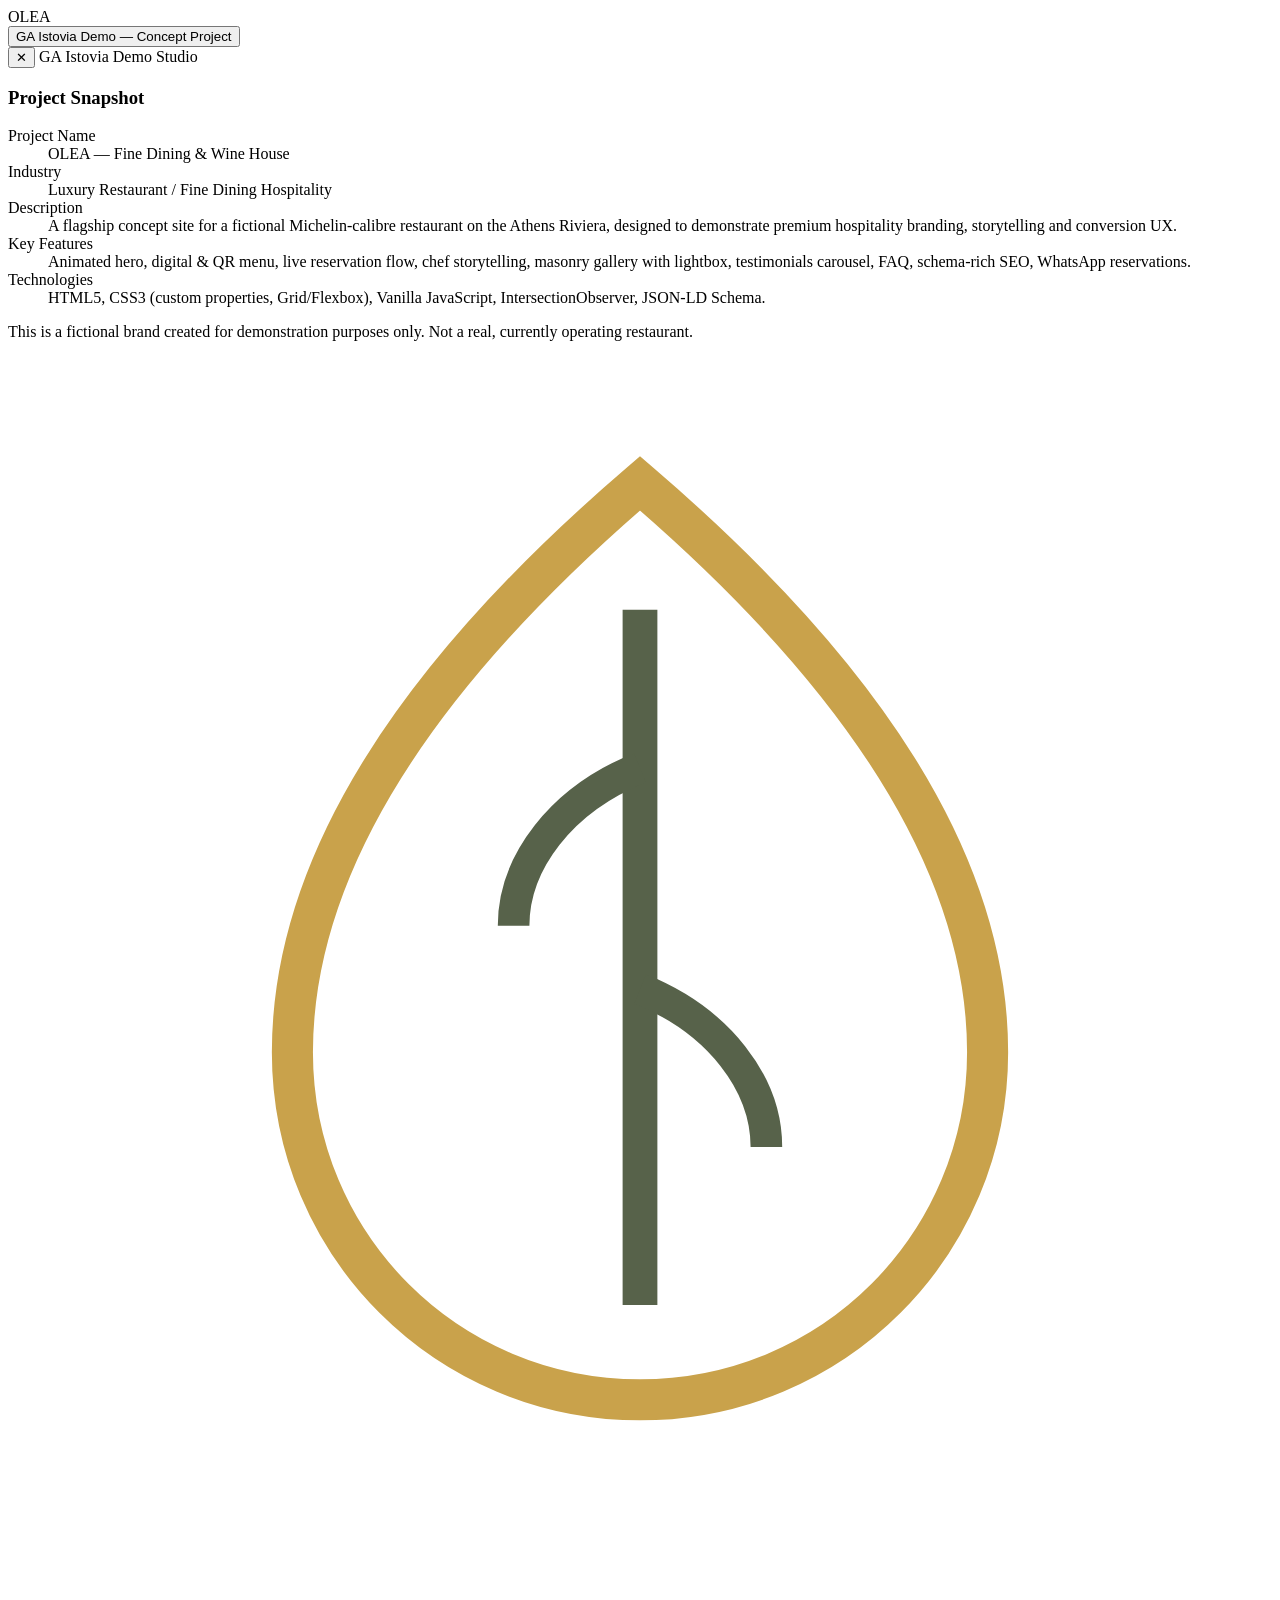
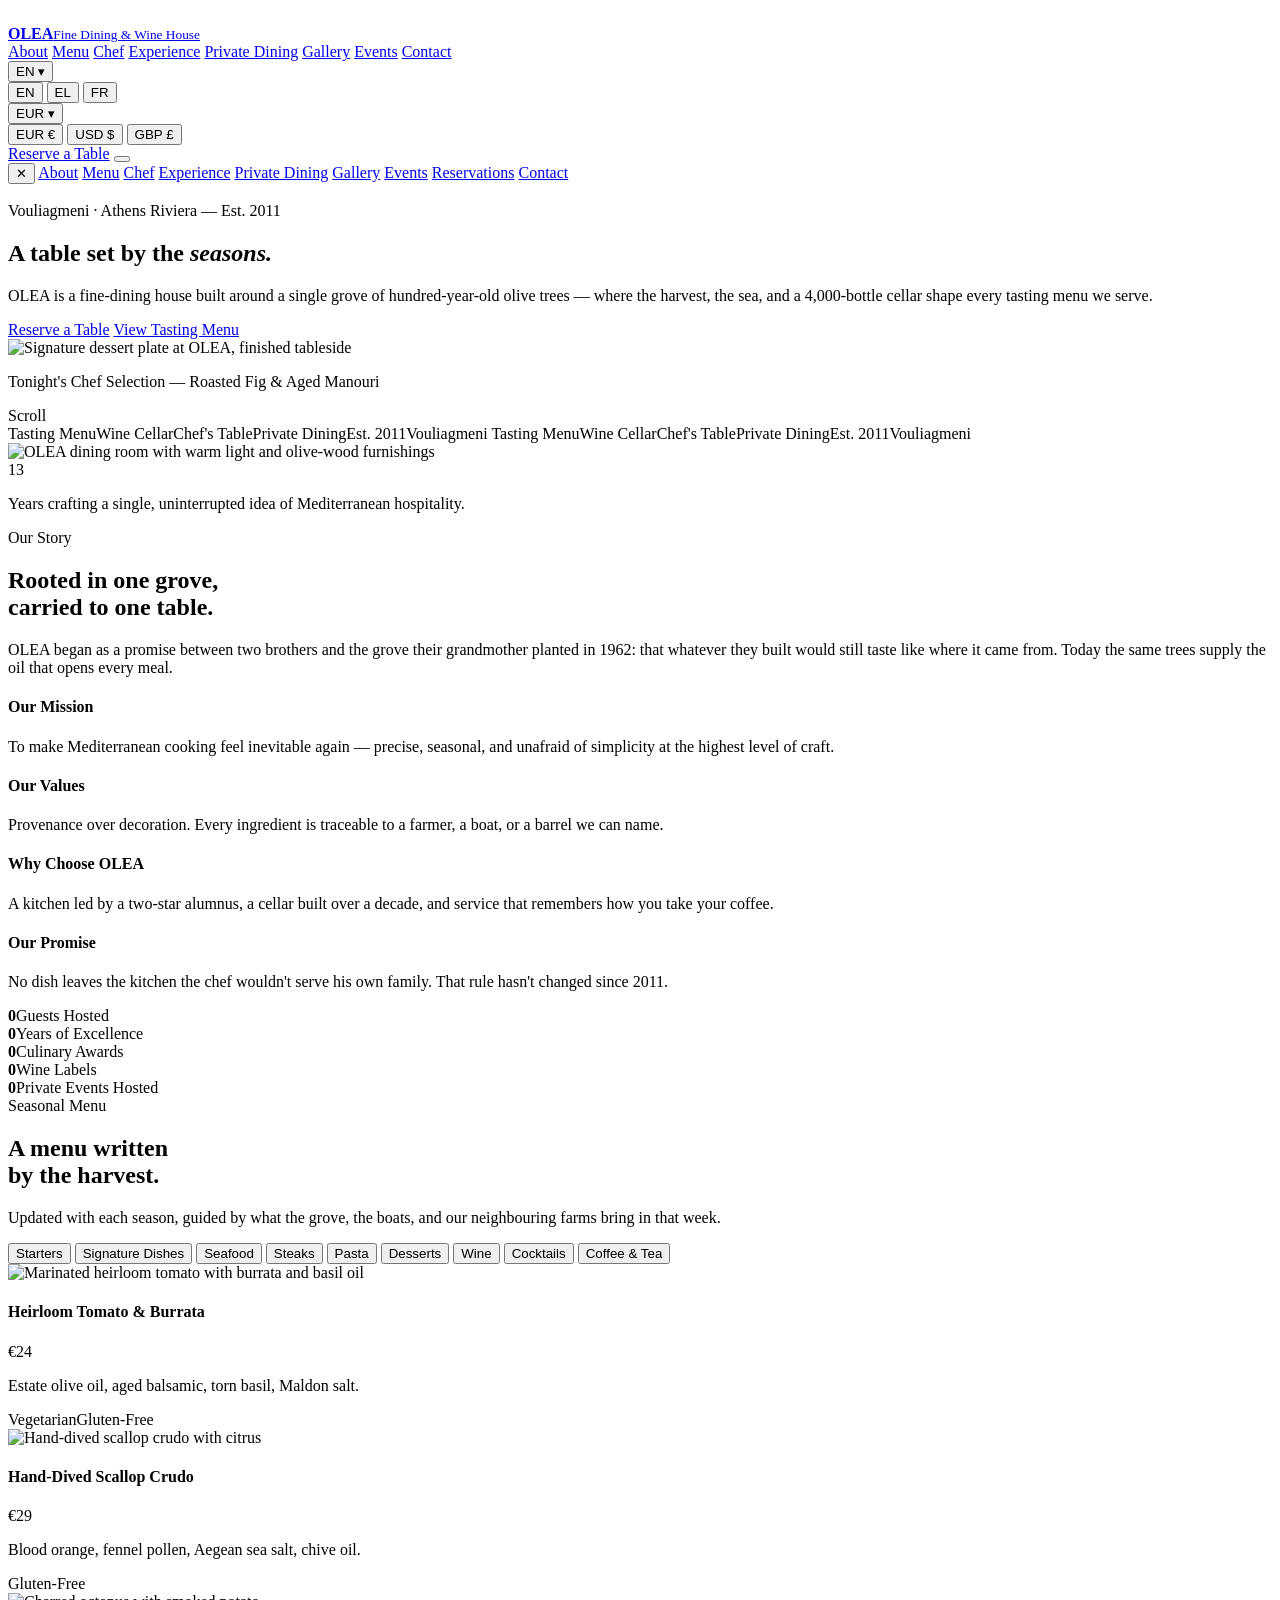
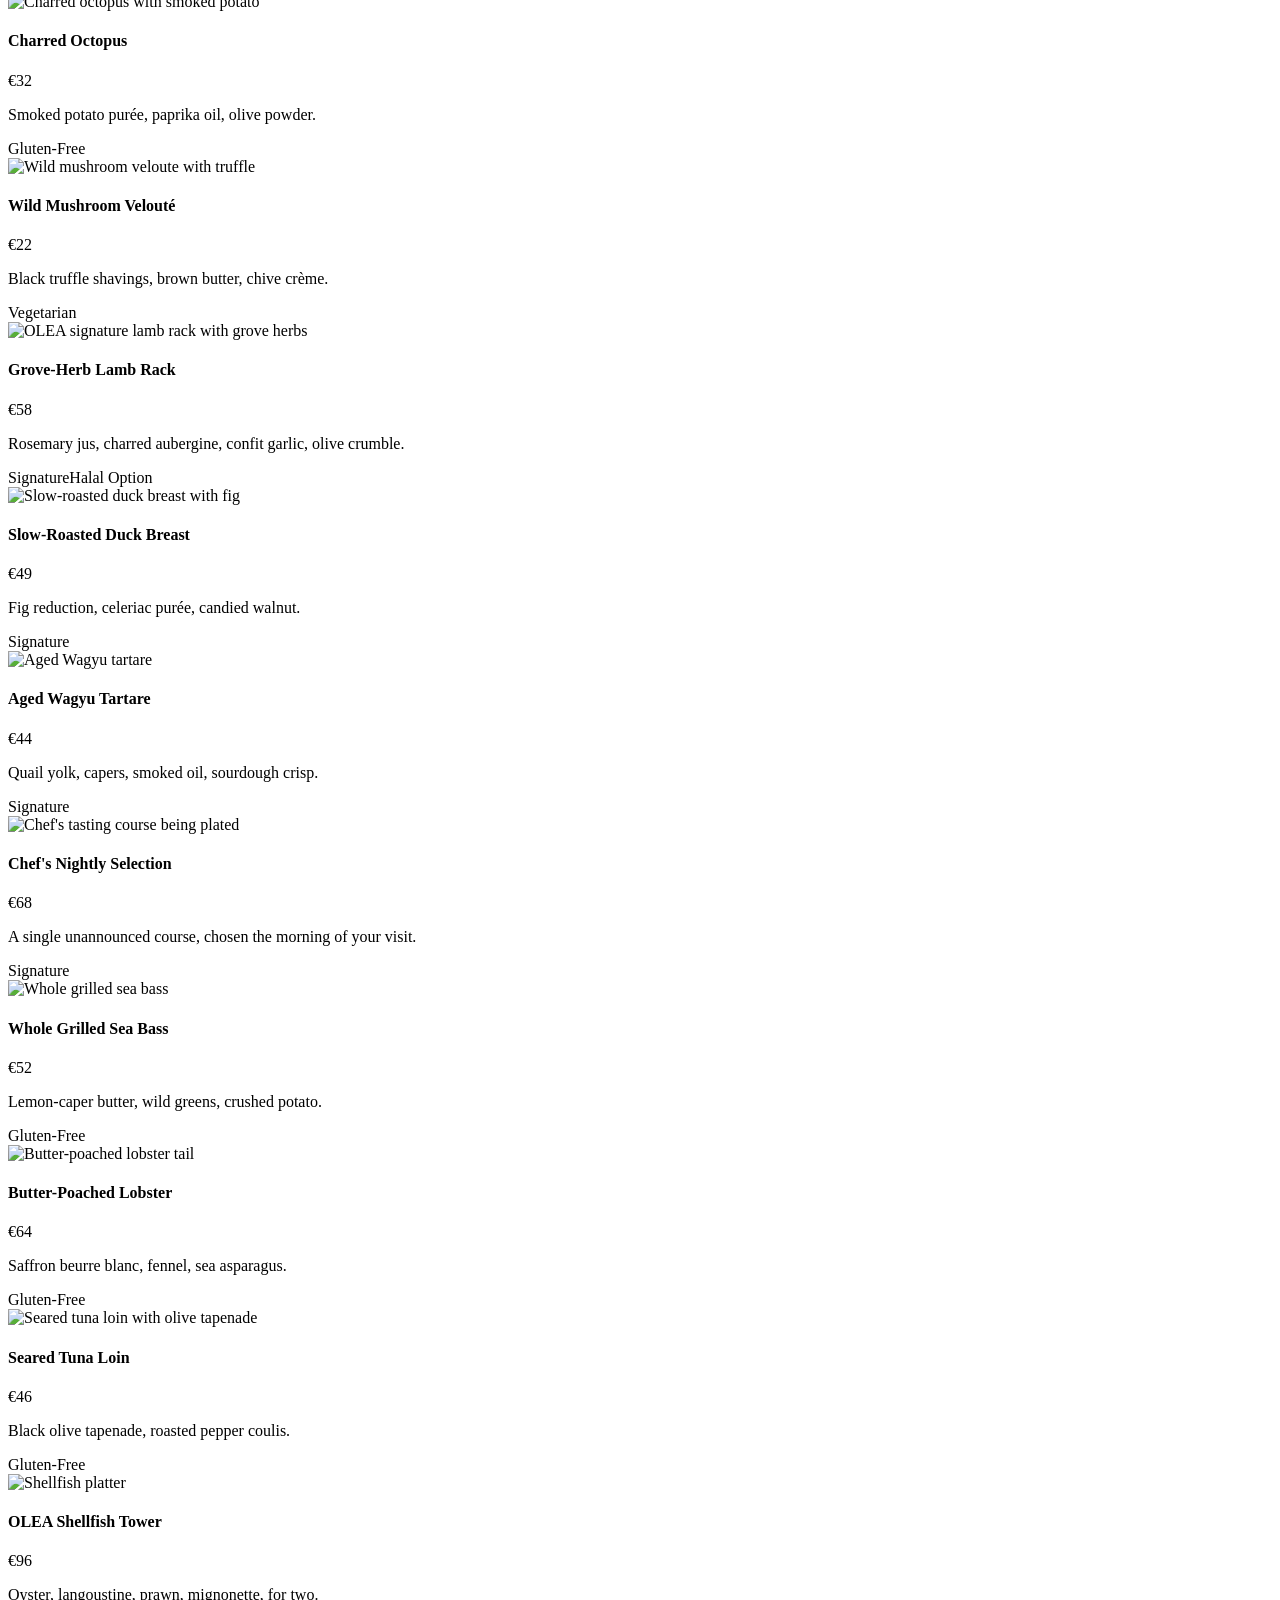
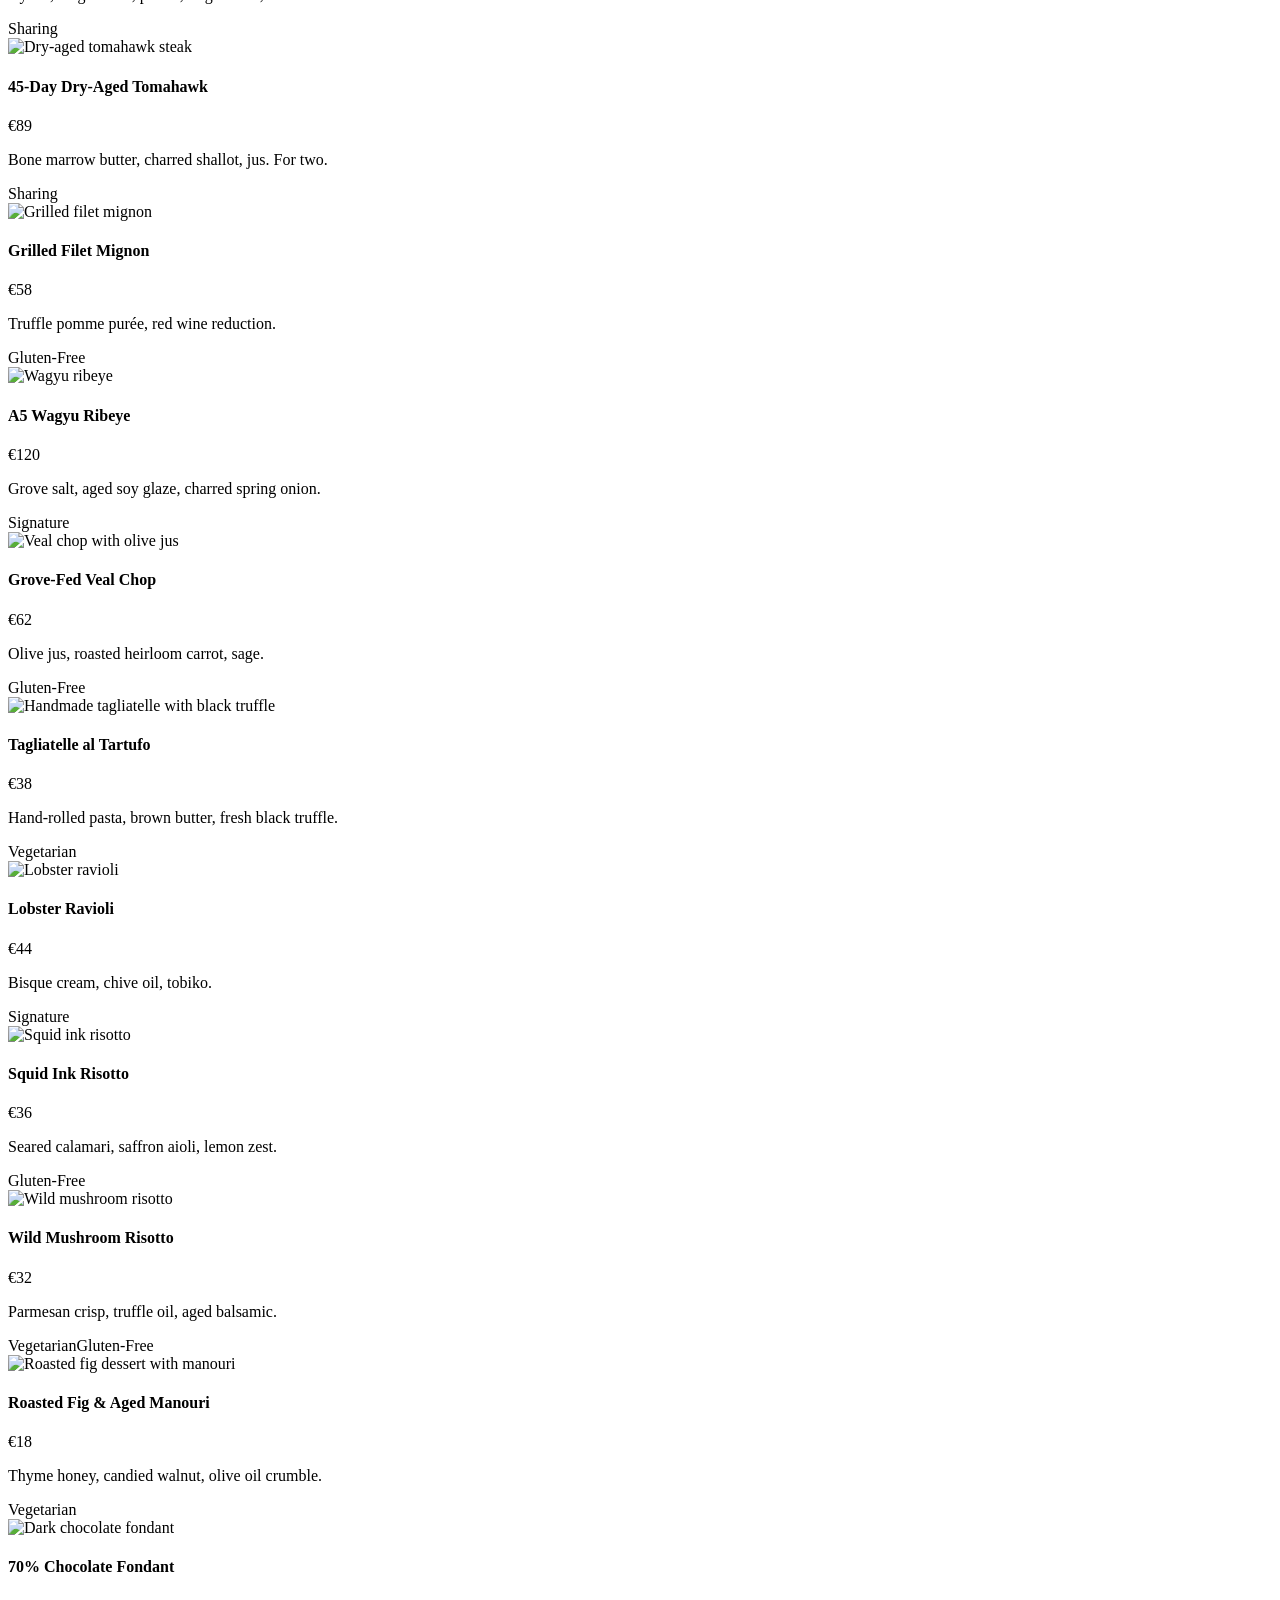
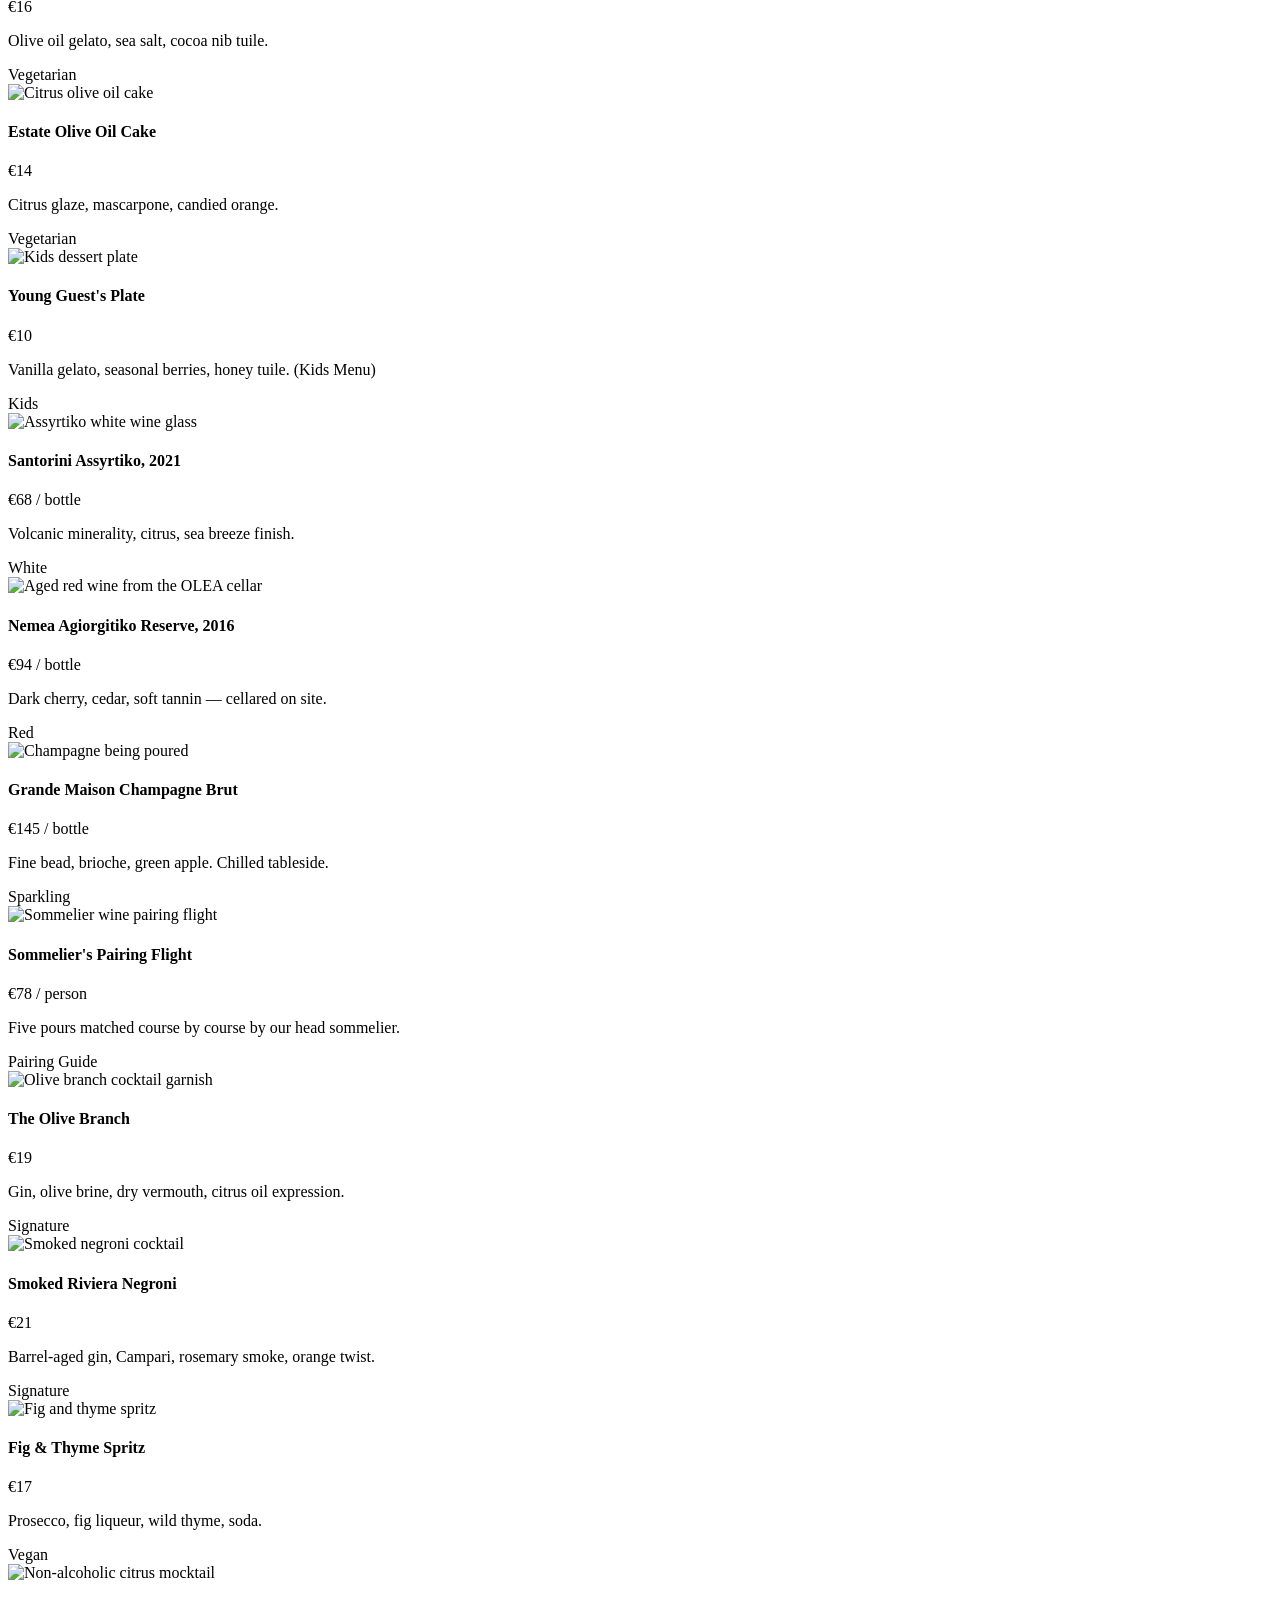
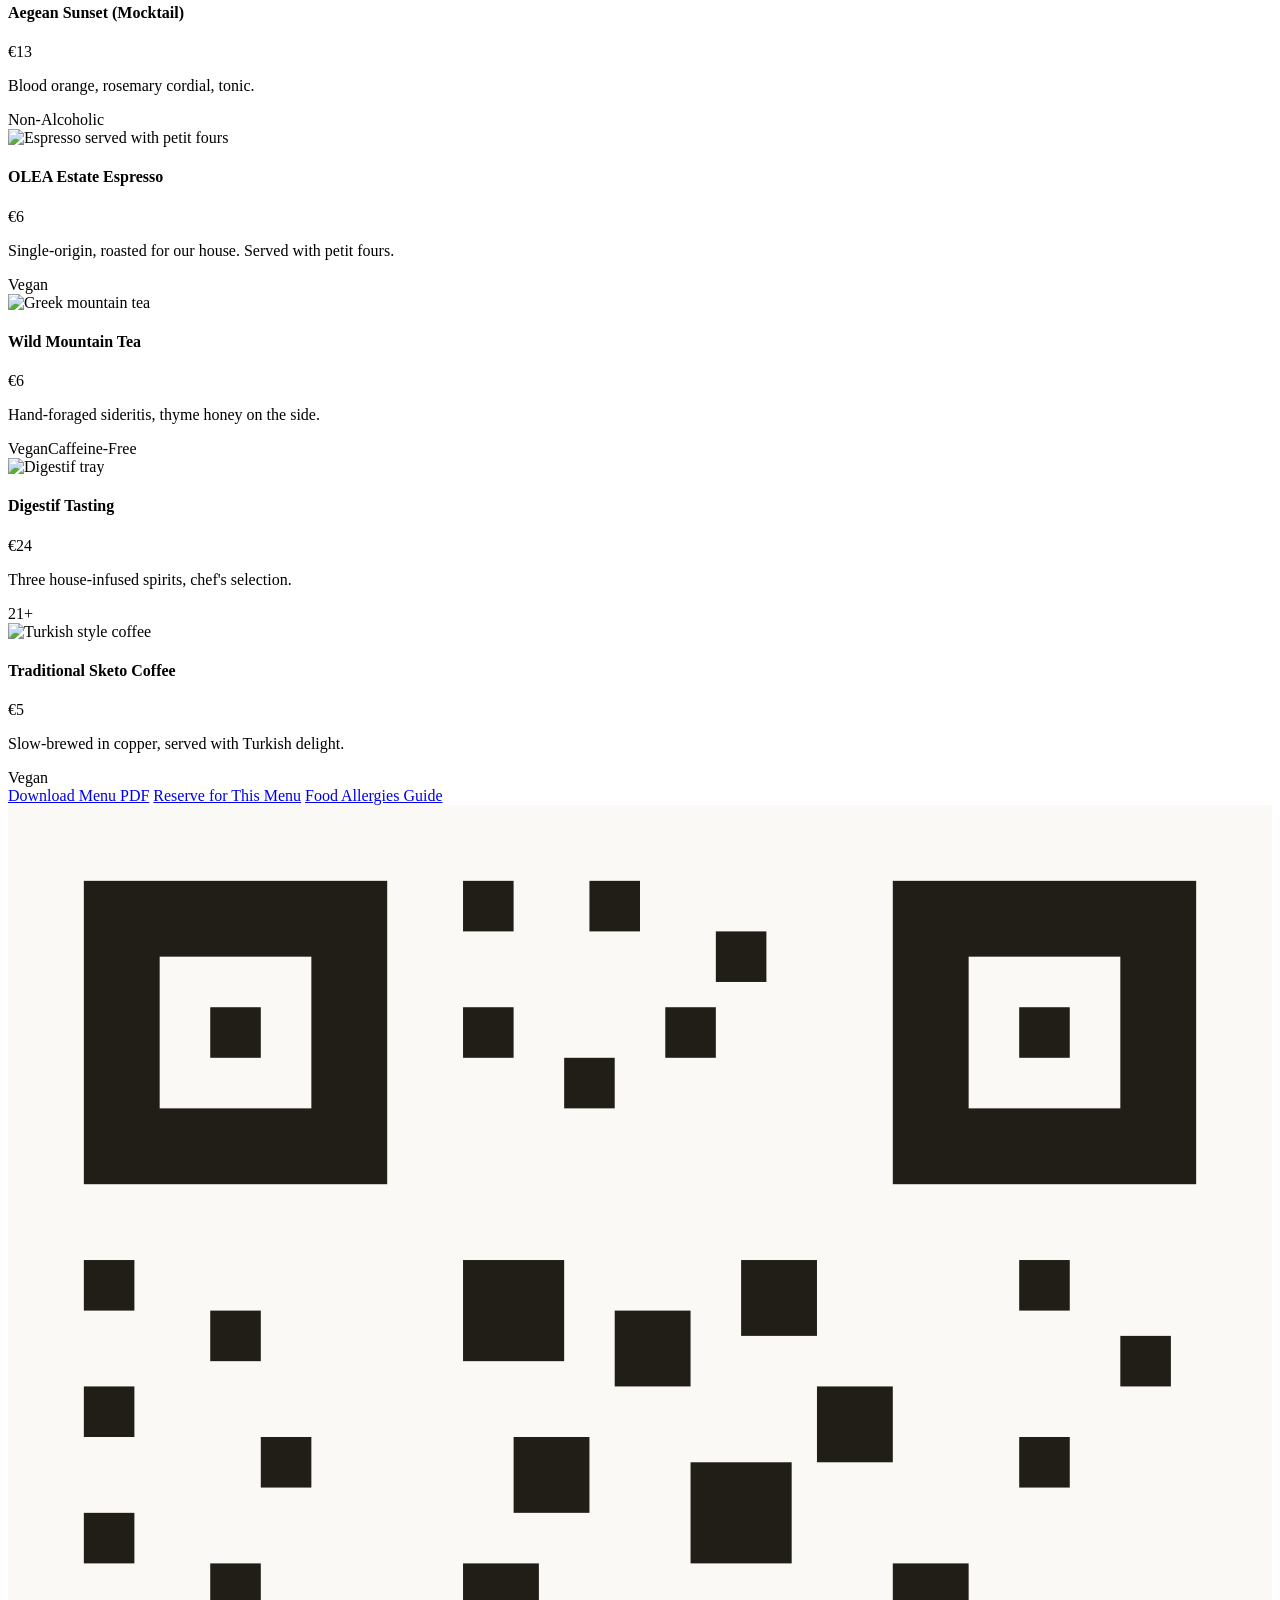
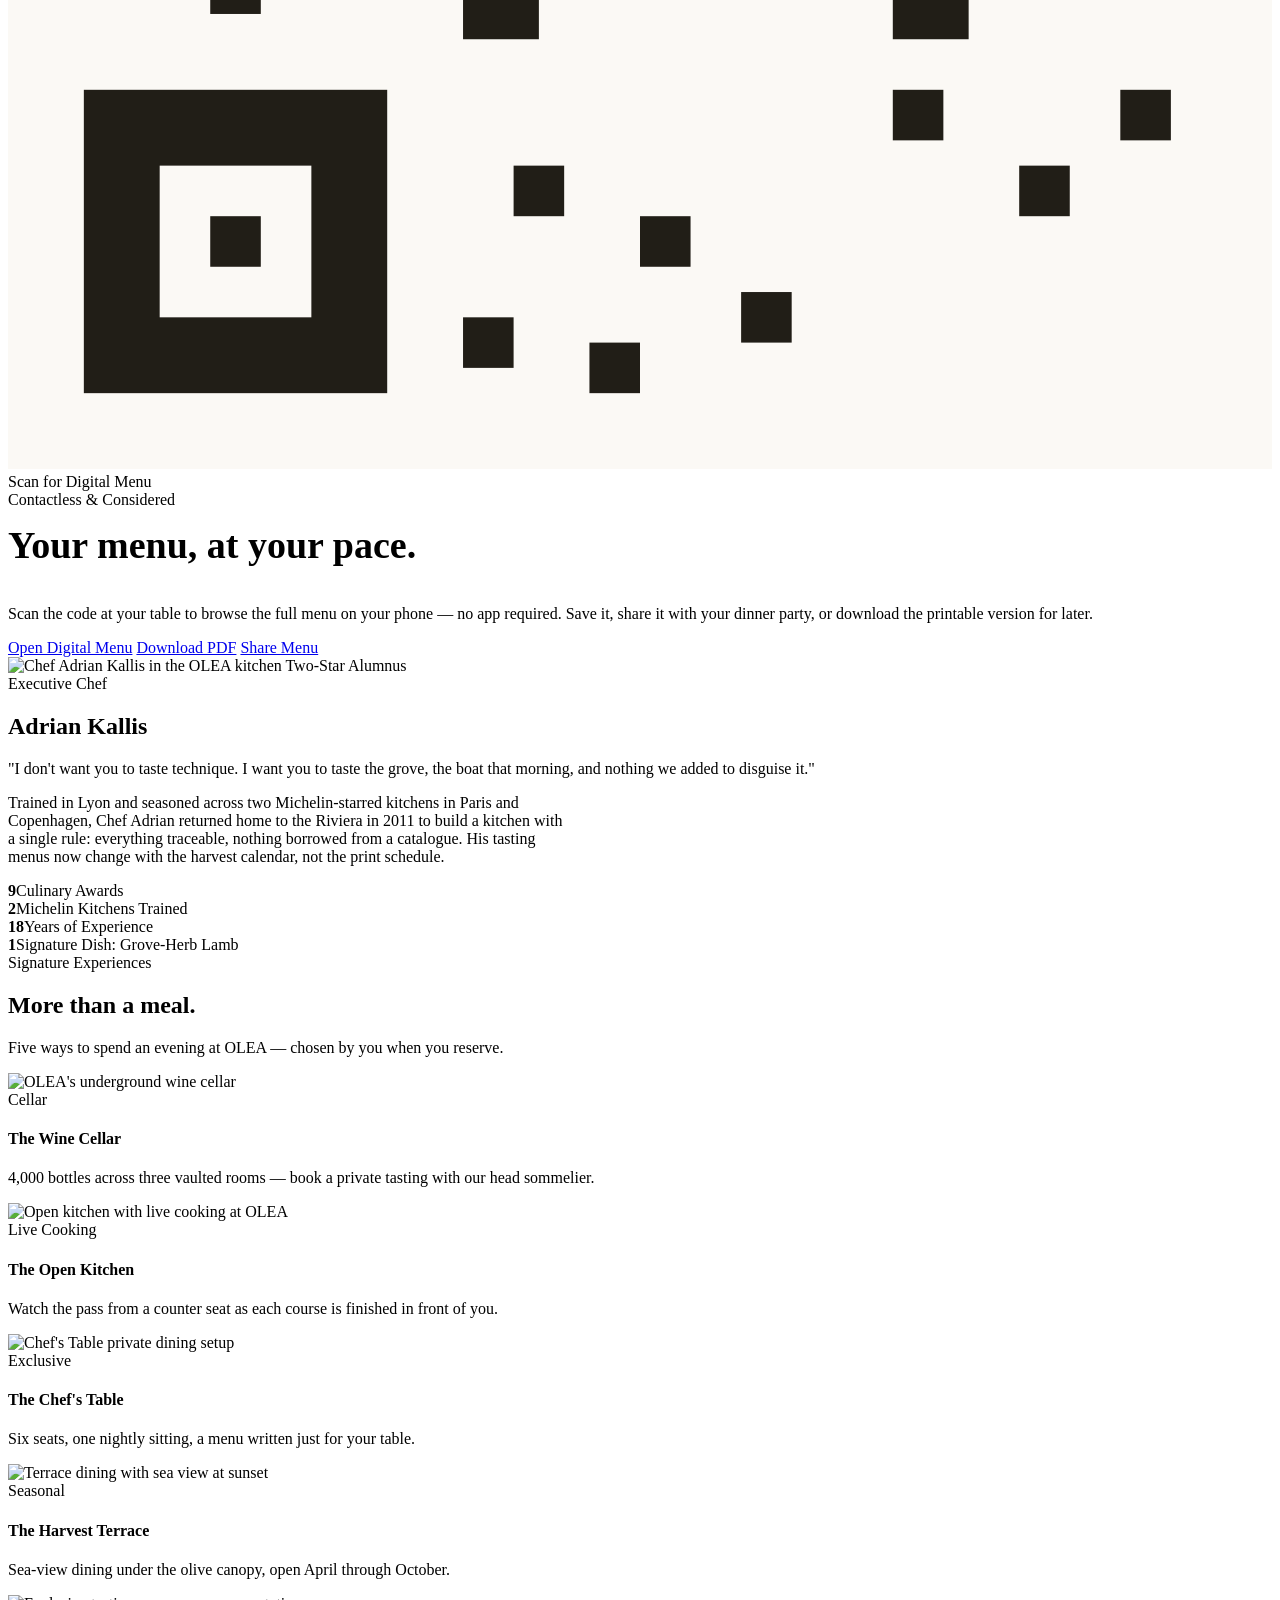
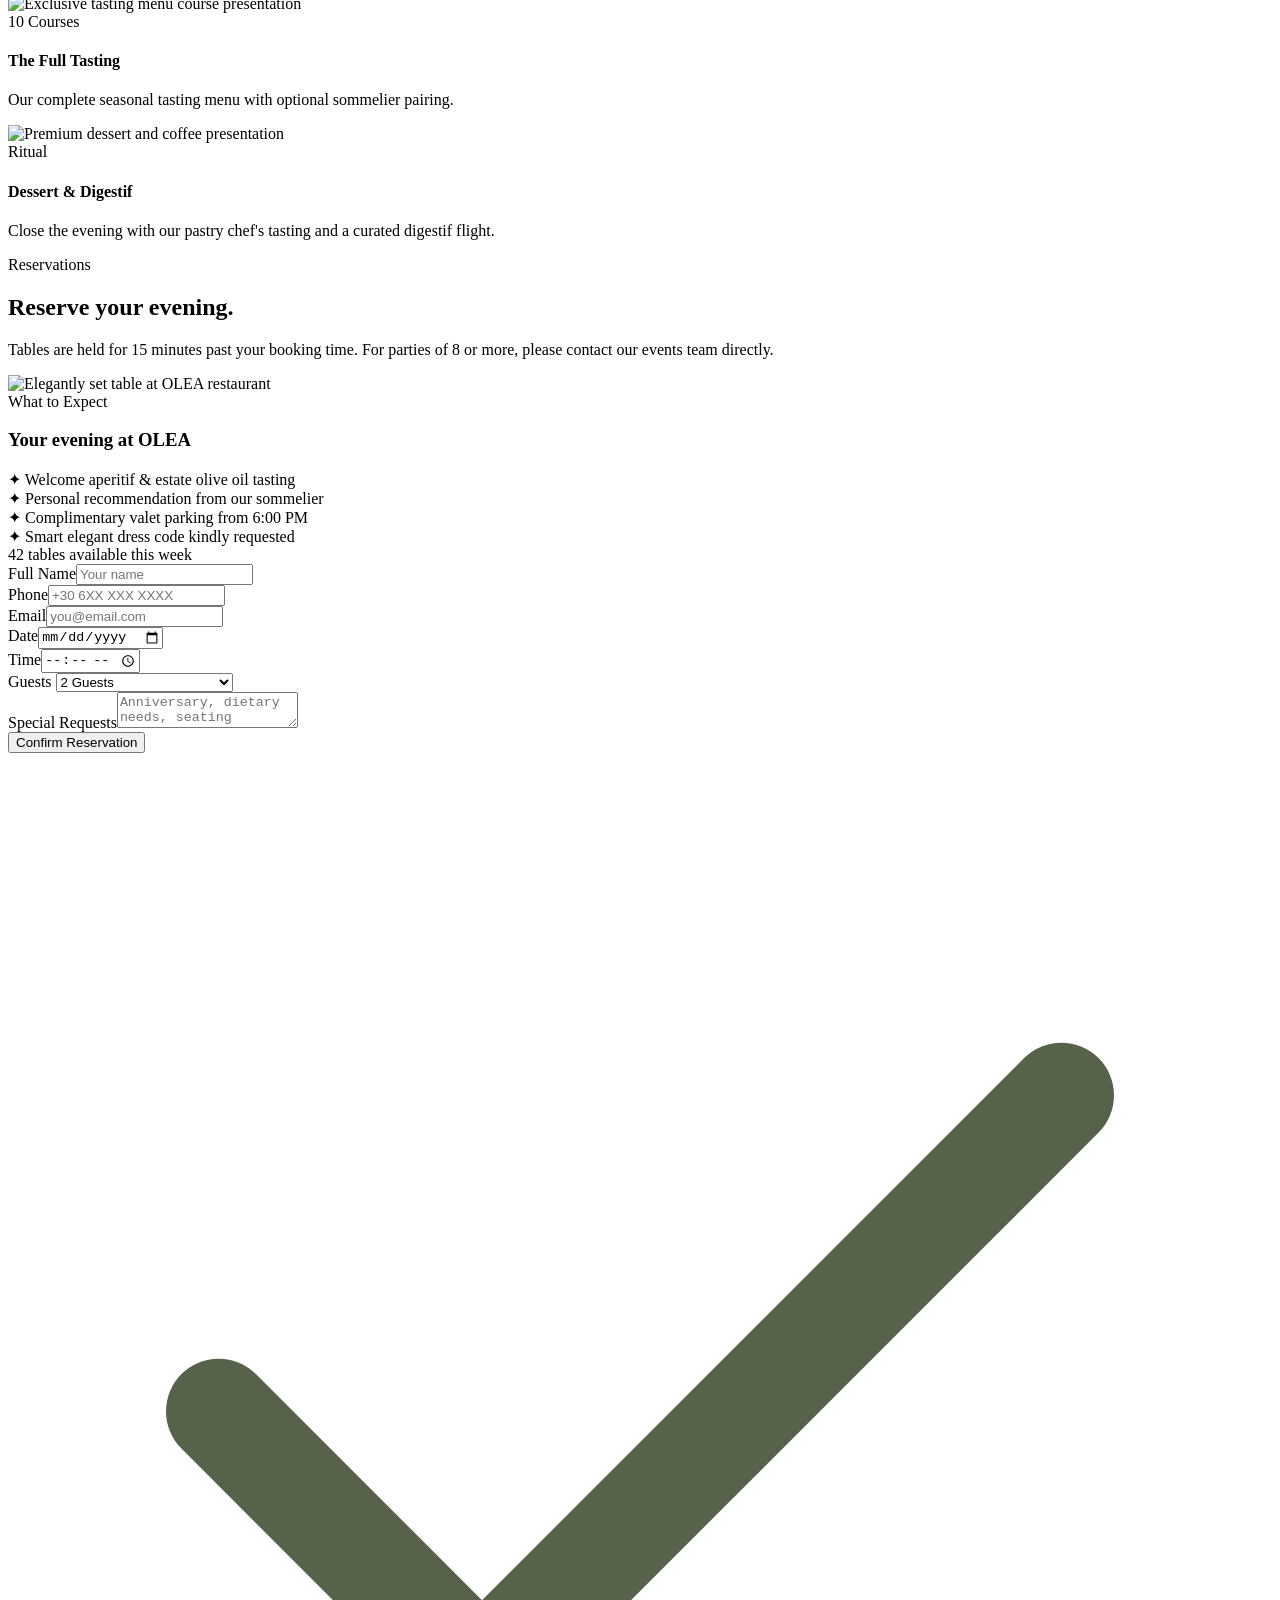
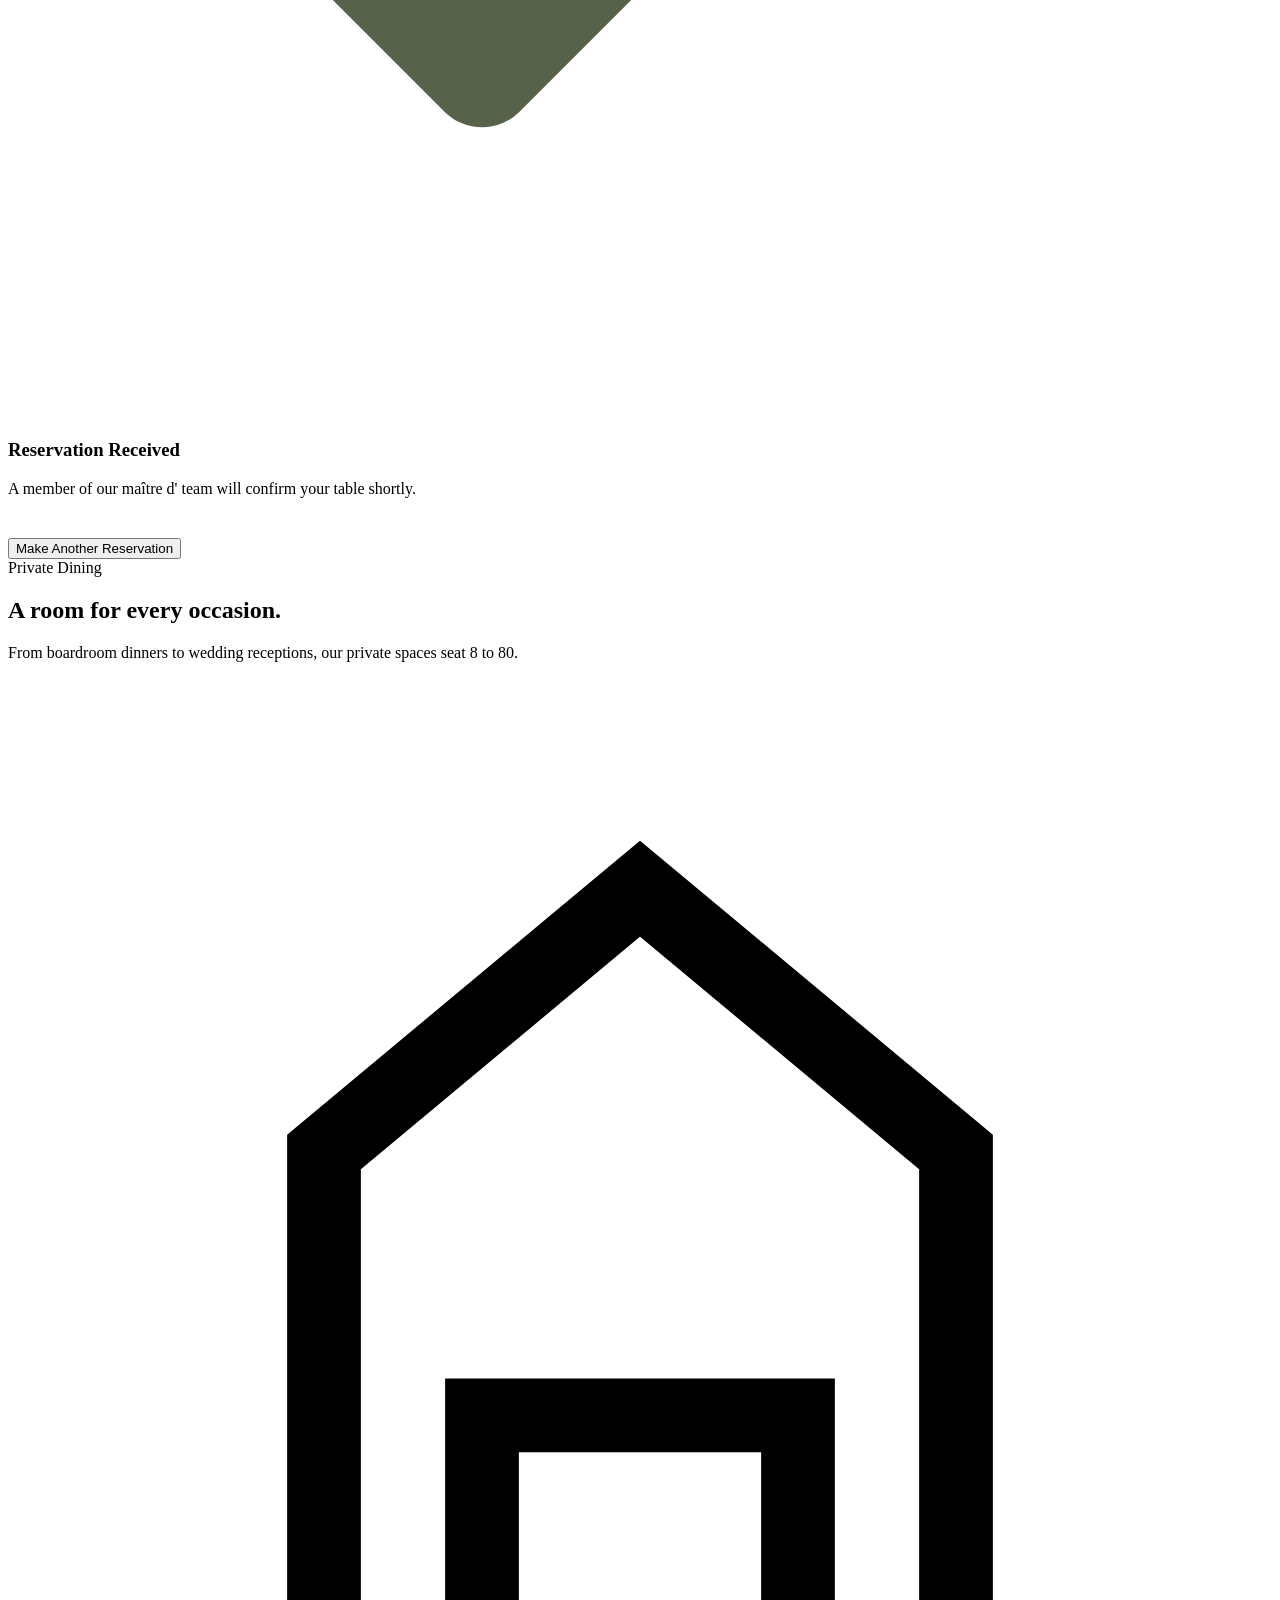
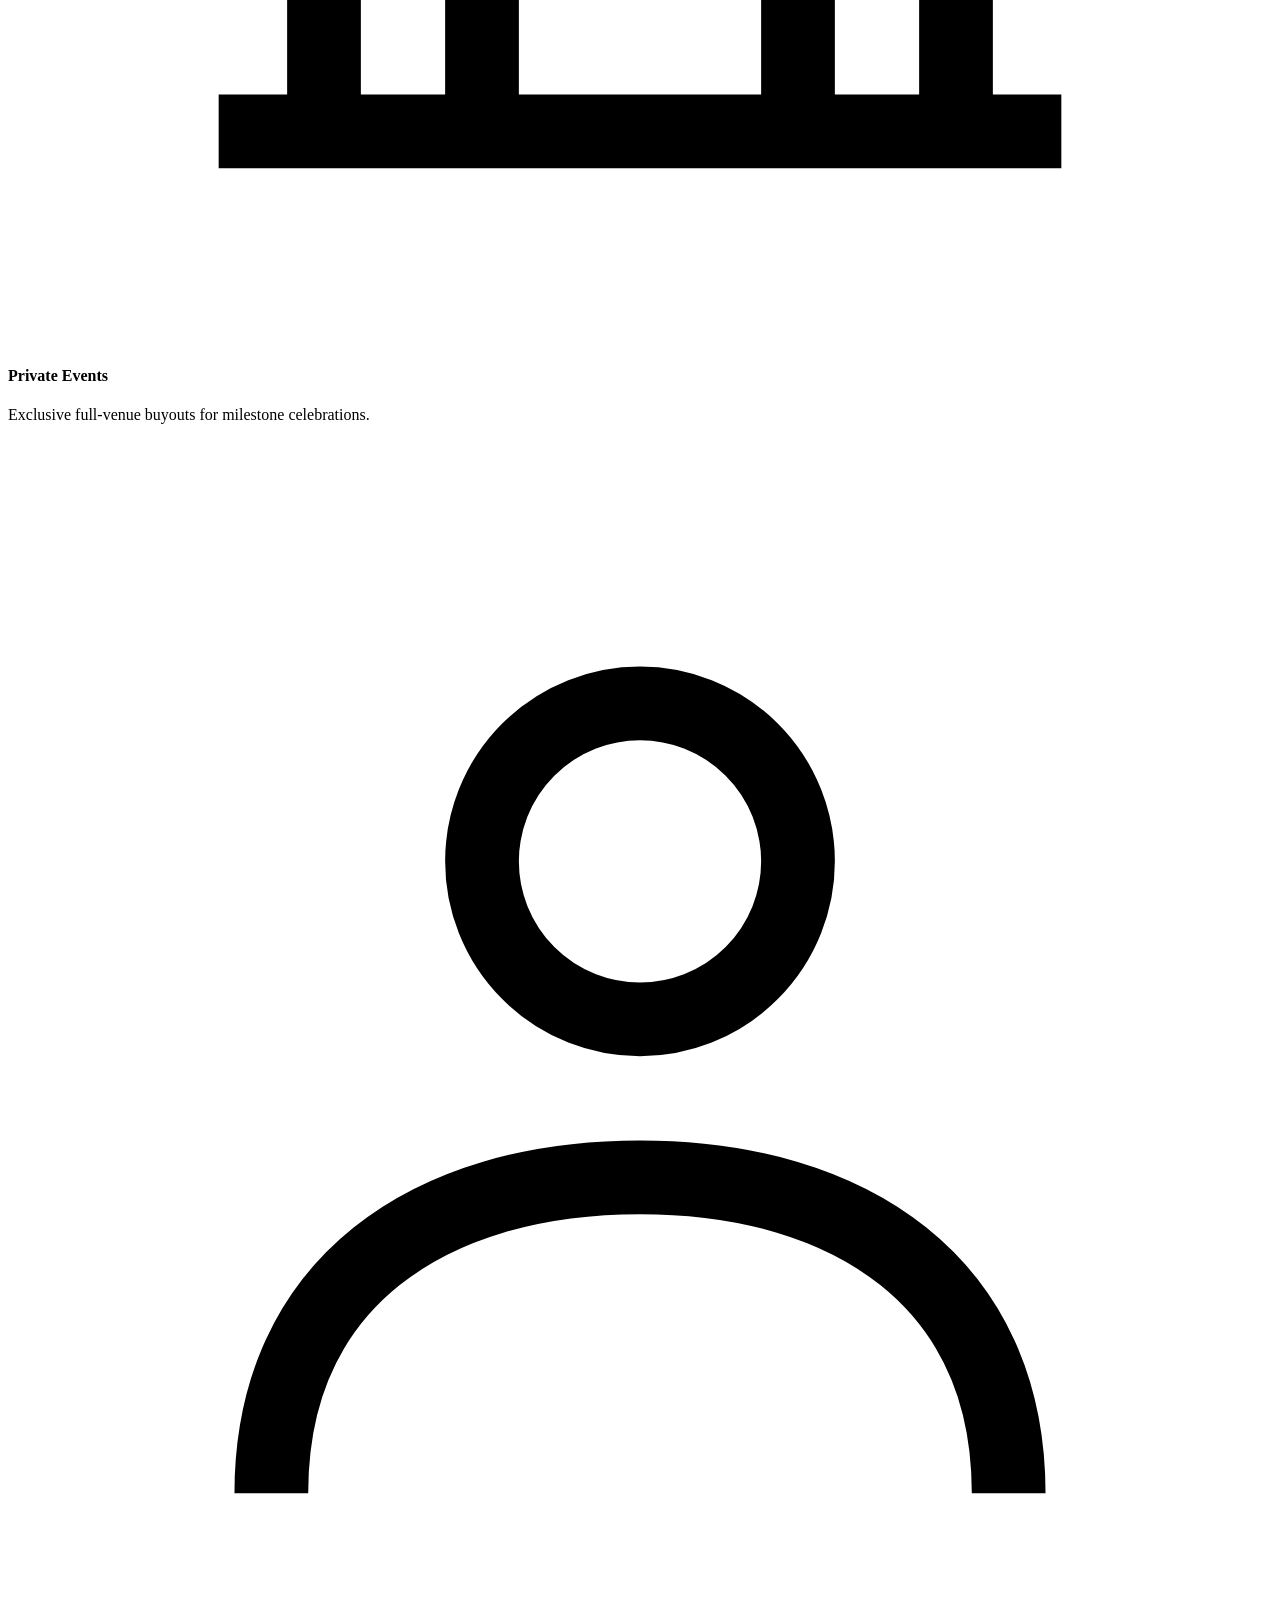
==== index.html @ f851aacb "Add files via upload" ====
<!DOCTYPE html>
<html lang="en">
<head>
<meta charset="UTF-8">
<meta name="viewport" content="width=device-width, initial-scale=1.0">
<title>OLEA — Fine Dining & Wine House | Michelin-Inspired Restaurant, Athens Riviera</title>
<meta name="description" content="OLEA is a Mediterranean fine-dining house on the Athens Riviera — seasonal tasting menus, a 4,000-bottle cellar, and Chef Adrian Kallis's olive-grove cuisine. Reserve your table.">
<meta name="keywords" content="fine dining restaurant, luxury restaurant Athens, tasting menu, chef's table, private dining, wine cellar restaurant, Mediterranean cuisine">
<meta name="author" content="OLEA Fine Dining House">
<meta name="robots" content="index, follow">
<link rel="canonical" href="https://olea-demo.ga-istovia.com/">

<!-- Open Graph -->
<meta property="og:type" content="restaurant.restaurant">
<meta property="og:title" content="OLEA — Fine Dining & Wine House, Athens Riviera">
<meta property="og:description" content="Seasonal tasting menus built around estate-grown olive oil, a 4,000-bottle cellar, and a chef's table you'll be telling stories about for years.">
<meta property="og:image" content="https://images.unsplash.com/photo-1414235077428-338989a2e8c0?auto=format&fit=crop&w=1200&q=80">
<meta property="og:url" content="https://olea-demo.ga-istovia.com/">
<meta property="og:site_name" content="OLEA">
<meta property="og:locale" content="en_US">

<!-- Twitter -->
<meta name="twitter:card" content="summary_large_image">
<meta name="twitter:title" content="OLEA — Fine Dining & Wine House, Athens Riviera">
<meta name="twitter:description" content="A tasting menu written by the seasons. Reserve your table at OLEA.">
<meta name="twitter:image" content="https://images.unsplash.com/photo-1414235077428-338989a2e8c0?auto=format&fit=crop&w=1200&q=80">

<link rel="icon" type="image/svg+xml" href="data:image/svg+xml,%3Csvg xmlns='http://www.w3.org/2000/svg' viewBox='0 0 100 100'%3E%3Ctext y='.9em' font-size='90' font-family='serif'%3E🫒%3C/text%3E%3C/svg%3E">
<link rel="manifest" href="manifest.webmanifest">
<meta name="theme-color" content="#FBF9F5">

<link rel="preconnect" href="https://fonts.googleapis.com">
<link rel="preconnect" href="https://fonts.gstatic.com" crossorigin>
<link href="https://fonts.googleapis.com/css2?family=Fraunces:ital,opsz,wght@0,9..144,400;0,9..144,500;0,9..144,600;1,9..144,400;1,9..144,500&family=Manrope:wght@500;600;700;800&display=swap" rel="stylesheet">
<link rel="stylesheet" href="assets/css/style.css">

<!-- Schema: Restaurant -->
<script type="application/ld+json">
{
  "@context": "https://schema.org",
  "@type": "Restaurant",
  "name": "OLEA Fine Dining House",
  "image": "https://images.unsplash.com/photo-1414235077428-338989a2e8c0",
  "description": "Mediterranean fine-dining restaurant on the Athens Riviera offering seasonal tasting menus, a curated wine cellar, private dining, and a chef's table experience.",
  "servesCuisine": ["Mediterranean", "Contemporary European", "Seafood"],
  "priceRange": "$$$$",
  "telephone": "+30-21-0555-0198",
  "address": {
    "@type": "PostalAddress",
    "streetAddress": "14 Poseidonos Avenue",
    "addressLocality": "Vouliagmeni, Athens Riviera",
    "postalCode": "16671",
    "addressCountry": "GR"
  },
  "geo": { "@type": "GeoCoordinates", "latitude": 37.8095, "longitude": 23.7788 },
  "openingHoursSpecification": [
    { "@type": "OpeningHoursSpecification", "dayOfWeek": ["Tuesday","Wednesday","Thursday","Sunday"], "opens": "18:30", "closes": "23:30" },
    { "@type": "OpeningHoursSpecification", "dayOfWeek": ["Friday","Saturday"], "opens": "18:30", "closes": "00:30" }
  ],
  "acceptsReservations": "True",
  "menu": "https://olea-demo.ga-istovia.com/#menu",
  "aggregateRating": { "@type": "AggregateRating", "ratingValue": "4.9", "reviewCount": "812" }
}
</script>
<!-- Schema: FAQ -->
<script type="application/ld+json">
{
  "@context": "https://schema.org",
  "@type": "FAQPage",
  "mainEntity": [
    {"@type":"Question","name":"Is there a dress code at OLEA?","acceptedAnswer":{"@type":"Answer","text":"We ask for smart elegant attire. Tailored jackets are welcome but not required; we kindly ask guests to avoid beachwear, sportswear, and flip-flops."}},
    {"@type":"Question","name":"Do you accommodate dietary requirements?","acceptedAnswer":{"@type":"Answer","text":"Yes. Our kitchen prepares vegetarian, vegan, halal, and allergen-aware versions of most tasting menu courses with advance notice at the time of booking."}},
    {"@type":"Question","name":"How far in advance should I book?","acceptedAnswer":{"@type":"Answer","text":"We recommend booking two to four weeks ahead, and six to eight weeks for Friday, Saturday, or the Chef's Table."}},
    {"@type":"Question","name":"Is valet parking available?","acceptedAnswer":{"@type":"Answer","text":"Yes, complimentary valet parking is offered to all guests with a confirmed reservation from 6:00 PM."}}
  ]
}
</script>
<!-- Schema: BreadcrumbList -->
<script type="application/ld+json">
{
  "@context": "https://schema.org",
  "@type": "BreadcrumbList",
  "itemListElement": [
    {"@type":"ListItem","position":1,"name":"Home","item":"https://olea-demo.ga-istovia.com/"},
    {"@type":"ListItem","position":2,"name":"Menu","item":"https://olea-demo.ga-istovia.com/#menu"},
    {"@type":"ListItem","position":3,"name":"Reservations","item":"https://olea-demo.ga-istovia.com/#reserve"}
  ]
}
</script>
</head>
<body>

<!-- ============================ LOADER ============================ -->
<div id="loader" aria-hidden="true">
  <div class="loader-mark">OLEA</div>
  <div class="loader-bar"></div>
</div>
<div id="progress"></div>

<!-- ============================ GA ISTOVIA DEMO BADGE ============================ -->
<button class="demo-badge" id="demoBadgeBtn" aria-haspopup="dialog" aria-controls="demoModal">
  <span class="dot"></span> GA Istovia Demo — Concept Project
</button>

<div class="demo-modal" id="demoModal" role="dialog" aria-modal="true" aria-labelledby="demoModalTitle">
  <div class="demo-modal-card">
    <button class="demo-modal-close" id="demoModalClose" aria-label="Close">✕</button>
    <span class="eyebrow">GA Istovia Demo Studio</span>
    <h3 id="demoModalTitle" class="font-display">Project Snapshot</h3>
    <dl>
      <dt>Project Name</dt><dd>OLEA — Fine Dining &amp; Wine House</dd>
      <dt>Industry</dt><dd>Luxury Restaurant / Fine Dining Hospitality</dd>
      <dt>Description</dt><dd>A flagship concept site for a fictional Michelin-calibre restaurant on the Athens Riviera, designed to demonstrate premium hospitality branding, storytelling and conversion UX.</dd>
      <dt>Key Features</dt><dd>Animated hero, digital &amp; QR menu, live reservation flow, chef storytelling, masonry gallery with lightbox, testimonials carousel, FAQ, schema-rich SEO, WhatsApp reservations.</dd>
      <dt>Technologies</dt><dd>HTML5, CSS3 (custom properties, Grid/Flexbox), Vanilla JavaScript, IntersectionObserver, JSON-LD Schema.</dd>
    </dl>
    <p class="demo-modal-note">This is a fictional brand created for demonstration purposes only. Not a real, currently operating restaurant.</p>
  </div>
</div>

<!-- ============================ NAVIGATION ============================ -->
<header class="nav" id="siteNav">
  <div class="container nav-inner">
    <a href="#home" class="logo" aria-label="OLEA home">
      <svg viewBox="0 0 40 40" fill="none" xmlns="http://www.w3.org/2000/svg" aria-hidden="true">
        <path d="M20 4C13 10 9 16 9 22c0 6.1 4.9 11 11 11s11-4.9 11-11c0-6-4-12-11-18Z" stroke="#C9A24B" stroke-width="1.3"/>
        <path d="M20 8v22" stroke="#57624A" stroke-width="1.1"/>
        <path d="M20 13c-2.5 1-4 3-4 5M20 20c2.5 1 4 3 4 5" stroke="#57624A" stroke-width="1"/>
      </svg>
      <span><b>OLEA</b><small>Fine Dining &amp; Wine House</small></span>
    </a>

    <nav class="nav-links" aria-label="Primary">
      <a href="#about">About</a>
      <a href="#menu">Menu</a>
      <a href="#chef">Chef</a>
      <a href="#experience">Experience</a>
      <a href="#private">Private Dining</a>
      <a href="#gallery">Gallery</a>
      <a href="#events">Events</a>
      <a href="#contact">Contact</a>
    </nav>

    <div class="nav-cta">
      <div class="util-bar">
        <div class="util-select">
          <button type="button"><span class="val">EN</span> ▾</button>
          <div class="dd">
            <button type="button">EN</button>
            <button type="button">EL</button>
            <button type="button">FR</button>
          </div>
        </div>
        <div class="util-select">
          <button type="button"><span class="val">EUR</span> ▾</button>
          <div class="dd">
            <button type="button">EUR €</button>
            <button type="button">USD $</button>
            <button type="button">GBP £</button>
          </div>
        </div>
      </div>
      <a href="#reserve" class="btn btn-primary btn-sm hide-mobile magnetic"><span>Reserve a Table</span></a>
      <button class="nav-burger" id="burgerBtn" aria-label="Open menu"><span></span></button>
    </div>
  </div>
</header>

<div class="mobile-menu" id="mobileMenu">
  <button class="mobile-menu-close" id="mobileMenuClose" aria-label="Close menu">✕</button>
  <a href="#about">About</a>
  <a href="#menu">Menu</a>
  <a href="#chef">Chef</a>
  <a href="#experience">Experience</a>
  <a href="#private">Private Dining</a>
  <a href="#gallery">Gallery</a>
  <a href="#events">Events</a>
  <a href="#reserve">Reservations</a>
  <a href="#contact">Contact</a>
</div>

<main id="home">

<!-- ============================ HERO ============================ -->
<section class="hero" aria-label="Introduction">
  <div class="hero-bg" aria-hidden="true">
    <img src="https://images.unsplash.com/photo-1550966871-3ed3cdb5ed0c?auto=format&fit=crop&w=1800&q=70" alt="" loading="eager">
  </div>
  <div class="container hero-inner">
    <div class="hero-main">
      <div class="hero-eyebrow">
        <span>Vouliagmeni · Athens Riviera — Est. 2011</span>
      </div>
      <h1 class="font-display">
        <span class="reveal-line"><span>A table set by</span></span>
        <span class="reveal-line"><span>the <em>seasons.</em></span></span>
      </h1>
      <p class="hero-copy">OLEA is a fine-dining house built around a single grove of hundred-year-old olive trees — where the harvest, the sea, and a 4,000-bottle cellar shape every tasting menu we serve.</p>
      <div class="hero-actions">
        <a href="#reserve" class="btn btn-gold magnetic"><span>Reserve a Table</span></a>
        <a href="#menu" class="btn btn-outline magnetic"><span>View Tasting Menu</span></a>
      </div>
    </div>
    <div class="hero-side">
      <div class="hero-card reveal-scale">
        <img src="https://images.unsplash.com/photo-1414235077428-338989a2e8c0?auto=format&fit=crop&w=700&q=75" alt="Signature dessert plate at OLEA, finished tableside">
        <p>Tonight's Chef Selection — Roasted Fig &amp; Aged Manouri</p>
      </div>
    </div>
  </div>
  <div class="hero-scroll" aria-hidden="true">
    <span>Scroll</span>
    <div class="line"></div>
  </div>
</section>

<div class="marquee" aria-hidden="true">
  <div class="marquee-track">
    <span>Tasting Menu<span>Wine Cellar<span>Chef's Table<span>Private Dining<span>Est. 2011<span>Vouliagmeni</span></span></span></span></span></span>
    <span>Tasting Menu<span>Wine Cellar<span>Chef's Table<span>Private Dining<span>Est. 2011<span>Vouliagmeni</span></span></span></span></span></span>
  </div>
</div>

<!-- ============================ ABOUT ============================ -->
<section class="pad" id="about">
  <div class="container about-grid">
    <div class="about-media reveal">
      <img src="https://images.unsplash.com/photo-1552566626-52f8b828add9?auto=format&fit=crop&w=900&q=75" alt="OLEA dining room with warm light and olive-wood furnishings">
      <div class="float-card">
        <div class="num">13</div>
        <p>Years crafting a single, uninterrupted idea of Mediterranean hospitality.</p>
      </div>
    </div>
    <div>
      <div class="section-head">
        <span class="eyebrow">Our Story</span>
        <h2 class="section-title">Rooted in one grove, <br>carried to one table.</h2>
        <p class="section-sub">OLEA began as a promise between two brothers and the grove their grandmother planted in 1962: that whatever they built would still taste like where it came from. Today the same trees supply the oil that opens every meal.</p>
      </div>
      <div class="about-values">
        <div class="value-item reveal">
          <h4>Our Mission</h4>
          <p>To make Mediterranean cooking feel inevitable again — precise, seasonal, and unafraid of simplicity at the highest level of craft.</p>
        </div>
        <div class="value-item reveal">
          <h4>Our Values</h4>
          <p>Provenance over decoration. Every ingredient is traceable to a farmer, a boat, or a barrel we can name.</p>
        </div>
        <div class="value-item reveal">
          <h4>Why Choose OLEA</h4>
          <p>A kitchen led by a two-star alumnus, a cellar built over a decade, and service that remembers how you take your coffee.</p>
        </div>
        <div class="value-item reveal">
          <h4>Our Promise</h4>
          <p>No dish leaves the kitchen the chef wouldn't serve his own family. That rule hasn't changed since 2011.</p>
        </div>
      </div>
    </div>
  </div>
</section>

<!-- ============================ STATS ============================ -->
<section class="stats-band pad">
  <div class="container stats-grid">
    <div class="stat reveal"><b data-count="52000">0</b><span>Guests Hosted</span></div>
    <div class="stat reveal"><b data-count="13">0</b><span>Years of Excellence</span></div>
    <div class="stat reveal"><b data-count="9">0</b><span>Culinary Awards</span></div>
    <div class="stat reveal"><b data-count="640">0</b><span>Wine Labels</span></div>
    <div class="stat reveal"><b data-count="310">0</b><span>Private Events Hosted</span></div>
  </div>
</section>

<!-- ============================ MENU ============================ -->
<section class="pad" id="menu">
  <div class="container">
    <div class="section-head center">
      <span class="eyebrow">Seasonal Menu</span>
      <h2 class="section-title">A menu written<br>by the harvest.</h2>
      <p class="section-sub">Updated with each season, guided by what the grove, the boats, and our neighbouring farms bring in that week.</p>
    </div>

    <div class="menu-tabs" role="tablist" aria-label="Menu categories">
      <button class="menu-tab active" data-tab="starters">Starters</button>
      <button class="menu-tab" data-tab="signature">Signature Dishes</button>
      <button class="menu-tab" data-tab="seafood">Seafood</button>
      <button class="menu-tab" data-tab="steaks">Steaks</button>
      <button class="menu-tab" data-tab="pasta">Pasta</button>
      <button class="menu-tab" data-tab="desserts">Desserts</button>
      <button class="menu-tab" data-tab="wine">Wine</button>
      <button class="menu-tab" data-tab="cocktails">Cocktails</button>
      <button class="menu-tab" data-tab="coffee">Coffee &amp; Tea</button>
    </div>

    <div class="menu-panel active" id="panel-starters">
      <div class="menu-list">
        <div class="menu-item">
          <img src="https://images.unsplash.com/photo-1546241072-48010ad2862c?auto=format&fit=crop&w=200&q=70" alt="Marinated heirloom tomato with burrata and basil oil">
          <div class="menu-item-body">
            <div class="menu-item-top"><h4>Heirloom Tomato &amp; Burrata</h4><span class="price">€24</span></div>
            <p>Estate olive oil, aged balsamic, torn basil, Maldon salt.</p>
            <div class="menu-tags"><span>Vegetarian</span><span>Gluten-Free</span></div>
          </div>
        </div>
        <div class="menu-item">
          <img src="https://images.unsplash.com/photo-1512621776951-a57141f2eefd?auto=format&fit=crop&w=200&q=70" alt="Hand-dived scallop crudo with citrus">
          <div class="menu-item-body">
            <div class="menu-item-top"><h4>Hand-Dived Scallop Crudo</h4><span class="price">€29</span></div>
            <p>Blood orange, fennel pollen, Aegean sea salt, chive oil.</p>
            <div class="menu-tags"><span>Gluten-Free</span></div>
          </div>
        </div>
        <div class="menu-item">
          <img src="https://images.unsplash.com/photo-1476718406336-bb5a9690ee2a?auto=format&fit=crop&w=200&q=70" alt="Charred octopus with smoked potato">
          <div class="menu-item-body">
            <div class="menu-item-top"><h4>Charred Octopus</h4><span class="price">€32</span></div>
            <p>Smoked potato purée, paprika oil, olive powder.</p>
            <div class="menu-tags"><span>Gluten-Free</span></div>
          </div>
        </div>
        <div class="menu-item">
          <img src="https://images.unsplash.com/photo-1580013759032-c96505e24c1f?auto=format&fit=crop&w=200&q=70" alt="Wild mushroom veloute with truffle">
          <div class="menu-item-body">
            <div class="menu-item-top"><h4>Wild Mushroom Velouté</h4><span class="price">€22</span></div>
            <p>Black truffle shavings, brown butter, chive crème.</p>
            <div class="menu-tags"><span>Vegetarian</span></div>
          </div>
        </div>
      </div>
    </div>

    <div class="menu-panel" id="panel-signature">
      <div class="menu-list">
        <div class="menu-item">
          <img src="https://images.unsplash.com/photo-1432139555190-58524dae6a55?auto=format&fit=crop&w=200&q=70" alt="OLEA signature lamb rack with grove herbs">
          <div class="menu-item-body">
            <div class="menu-item-top"><h4>Grove-Herb Lamb Rack</h4><span class="price">€58</span></div>
            <p>Rosemary jus, charred aubergine, confit garlic, olive crumble.</p>
            <div class="menu-tags"><span>Signature</span><span>Halal Option</span></div>
          </div>
        </div>
        <div class="menu-item">
          <img src="https://images.unsplash.com/photo-1544025162-d76694265947?auto=format&fit=crop&w=200&q=70" alt="Slow-roasted duck breast with fig">
          <div class="menu-item-body">
            <div class="menu-item-top"><h4>Slow-Roasted Duck Breast</h4><span class="price">€49</span></div>
            <p>Fig reduction, celeriac purée, candied walnut.</p>
            <div class="menu-tags"><span>Signature</span></div>
          </div>
        </div>
        <div class="menu-item">
          <img src="https://images.unsplash.com/photo-1414235077428-338989a2e8c0?auto=format&fit=crop&w=200&q=70" alt="Aged Wagyu tartare">
          <div class="menu-item-body">
            <div class="menu-item-top"><h4>Aged Wagyu Tartare</h4><span class="price">€44</span></div>
            <p>Quail yolk, capers, smoked oil, sourdough crisp.</p>
            <div class="menu-tags"><span>Signature</span></div>
          </div>
        </div>
        <div class="menu-item">
          <img src="https://images.unsplash.com/photo-1607013407627-6f2c8175b099?auto=format&fit=crop&w=200&q=70" alt="Chef's tasting course being plated">
          <div class="menu-item-body">
            <div class="menu-item-top"><h4>Chef's Nightly Selection</h4><span class="price">€68</span></div>
            <p>A single unannounced course, chosen the morning of your visit.</p>
            <div class="menu-tags"><span>Signature</span></div>
          </div>
        </div>
      </div>
    </div>

    <div class="menu-panel" id="panel-seafood">
      <div class="menu-list">
        <div class="menu-item">
          <img src="https://images.unsplash.com/photo-1519708227418-c8fd9a32b7a2?auto=format&fit=crop&w=200&q=70" alt="Whole grilled sea bass">
          <div class="menu-item-body">
            <div class="menu-item-top"><h4>Whole Grilled Sea Bass</h4><span class="price">€52</span></div>
            <p>Lemon-caper butter, wild greens, crushed potato.</p>
            <div class="menu-tags"><span>Gluten-Free</span></div>
          </div>
        </div>
        <div class="menu-item">
          <img src="https://images.unsplash.com/photo-1559847844-5315695dadae?auto=format&fit=crop&w=200&q=70" alt="Butter-poached lobster tail">
          <div class="menu-item-body">
            <div class="menu-item-top"><h4>Butter-Poached Lobster</h4><span class="price">€64</span></div>
            <p>Saffron beurre blanc, fennel, sea asparagus.</p>
            <div class="menu-tags"><span>Gluten-Free</span></div>
          </div>
        </div>
        <div class="menu-item">
          <img src="https://images.unsplash.com/photo-1559339352-11d035aa65de?auto=format&fit=crop&w=200&q=70" alt="Seared tuna loin with olive tapenade">
          <div class="menu-item-body">
            <div class="menu-item-top"><h4>Seared Tuna Loin</h4><span class="price">€46</span></div>
            <p>Black olive tapenade, roasted pepper coulis.</p>
            <div class="menu-tags"><span>Gluten-Free</span></div>
          </div>
        </div>
        <div class="menu-item">
          <img src="https://images.unsplash.com/photo-1567620905732-2d1ec7ab7445?auto=format&fit=crop&w=200&q=70" alt="Shellfish platter">
          <div class="menu-item-body">
            <div class="menu-item-top"><h4>OLEA Shellfish Tower</h4><span class="price">€96</span></div>
            <p>Oyster, langoustine, prawn, mignonette, for two.</p>
            <div class="menu-tags"><span>Sharing</span></div>
          </div>
        </div>
      </div>
    </div>

    <div class="menu-panel" id="panel-steaks">
      <div class="menu-list">
        <div class="menu-item">
          <img src="https://images.unsplash.com/photo-1546833999-b9f581a1996d?auto=format&fit=crop&w=200&q=70" alt="Dry-aged tomahawk steak">
          <div class="menu-item-body">
            <div class="menu-item-top"><h4>45-Day Dry-Aged Tomahawk</h4><span class="price">€89</span></div>
            <p>Bone marrow butter, charred shallot, jus. For two.</p>
            <div class="menu-tags"><span>Sharing</span></div>
          </div>
        </div>
        <div class="menu-item">
          <img src="https://images.unsplash.com/photo-1600891964092-4316c288032e?auto=format&fit=crop&w=200&q=70" alt="Grilled filet mignon">
          <div class="menu-item-body">
            <div class="menu-item-top"><h4>Grilled Filet Mignon</h4><span class="price">€58</span></div>
            <p>Truffle pomme purée, red wine reduction.</p>
            <div class="menu-tags"><span>Gluten-Free</span></div>
          </div>
        </div>
        <div class="menu-item">
          <img src="https://images.unsplash.com/photo-1558030006-450675393462?auto=format&fit=crop&w=200&q=70" alt="Wagyu ribeye">
          <div class="menu-item-body">
            <div class="menu-item-top"><h4>A5 Wagyu Ribeye</h4><span class="price">€120</span></div>
            <p>Grove salt, aged soy glaze, charred spring onion.</p>
            <div class="menu-tags"><span>Signature</span></div>
          </div>
        </div>
        <div class="menu-item">
          <img src="https://images.unsplash.com/photo-1544025162-d76694265947?auto=format&fit=crop&w=200&q=70" alt="Veal chop with olive jus">
          <div class="menu-item-body">
            <div class="menu-item-top"><h4>Grove-Fed Veal Chop</h4><span class="price">€62</span></div>
            <p>Olive jus, roasted heirloom carrot, sage.</p>
            <div class="menu-tags"><span>Gluten-Free</span></div>
          </div>
        </div>
      </div>
    </div>

    <div class="menu-panel" id="panel-pasta">
      <div class="menu-list">
        <div class="menu-item">
          <img src="https://images.unsplash.com/photo-1555396273-367ea4eb4db5?auto=format&fit=crop&w=200&q=70" alt="Handmade tagliatelle with black truffle">
          <div class="menu-item-body">
            <div class="menu-item-top"><h4>Tagliatelle al Tartufo</h4><span class="price">€38</span></div>
            <p>Hand-rolled pasta, brown butter, fresh black truffle.</p>
            <div class="menu-tags"><span>Vegetarian</span></div>
          </div>
        </div>
        <div class="menu-item">
          <img src="https://images.unsplash.com/photo-1473093295043-cdd812d0e601?auto=format&fit=crop&w=200&q=70" alt="Lobster ravioli">
          <div class="menu-item-body">
            <div class="menu-item-top"><h4>Lobster Ravioli</h4><span class="price">€44</span></div>
            <p>Bisque cream, chive oil, tobiko.</p>
            <div class="menu-tags"><span>Signature</span></div>
          </div>
        </div>
        <div class="menu-item">
          <img src="https://images.unsplash.com/photo-1608219992759-8d74ed8d76eb?auto=format&fit=crop&w=200&q=70" alt="Squid ink risotto">
          <div class="menu-item-body">
            <div class="menu-item-top"><h4>Squid Ink Risotto</h4><span class="price">€36</span></div>
            <p>Seared calamari, saffron aioli, lemon zest.</p>
            <div class="menu-tags"><span>Gluten-Free</span></div>
          </div>
        </div>
        <div class="menu-item">
          <img src="https://images.unsplash.com/photo-1621996346565-e3dbc646d9a9?auto=format&fit=crop&w=200&q=70" alt="Wild mushroom risotto">
          <div class="menu-item-body">
            <div class="menu-item-top"><h4>Wild Mushroom Risotto</h4><span class="price">€32</span></div>
            <p>Parmesan crisp, truffle oil, aged balsamic.</p>
            <div class="menu-tags"><span>Vegetarian</span><span>Gluten-Free</span></div>
          </div>
        </div>
      </div>
    </div>

    <div class="menu-panel" id="panel-desserts">
      <div class="menu-list">
        <div class="menu-item">
          <img src="https://images.unsplash.com/photo-1467003909585-2f8a72700288?auto=format&fit=crop&w=200&q=70" alt="Roasted fig dessert with manouri">
          <div class="menu-item-body">
            <div class="menu-item-top"><h4>Roasted Fig &amp; Aged Manouri</h4><span class="price">€18</span></div>
            <p>Thyme honey, candied walnut, olive oil crumble.</p>
            <div class="menu-tags"><span>Vegetarian</span></div>
          </div>
        </div>
        <div class="menu-item">
          <img src="https://images.unsplash.com/photo-1551024506-0bccd828d307?auto=format&fit=crop&w=200&q=70" alt="Dark chocolate fondant">
          <div class="menu-item-body">
            <div class="menu-item-top"><h4>70% Chocolate Fondant</h4><span class="price">€16</span></div>
            <p>Olive oil gelato, sea salt, cocoa nib tuile.</p>
            <div class="menu-tags"><span>Vegetarian</span></div>
          </div>
        </div>
        <div class="menu-item">
          <img src="https://images.unsplash.com/photo-1488477181946-6428a0291777?auto=format&fit=crop&w=200&q=70" alt="Citrus olive oil cake">
          <div class="menu-item-body">
            <div class="menu-item-top"><h4>Estate Olive Oil Cake</h4><span class="price">€14</span></div>
            <p>Citrus glaze, mascarpone, candied orange.</p>
            <div class="menu-tags"><span>Vegetarian</span></div>
          </div>
        </div>
        <div class="menu-item">
          <img src="https://images.unsplash.com/photo-1551024601-bec78aea704b?auto=format&fit=crop&w=200&q=70" alt="Kids dessert plate">
          <div class="menu-item-body">
            <div class="menu-item-top"><h4>Young Guest's Plate</h4><span class="price">€10</span></div>
            <p>Vanilla gelato, seasonal berries, honey tuile. (Kids Menu)</p>
            <div class="menu-tags"><span>Kids</span></div>
          </div>
        </div>
      </div>
    </div>

    <div class="menu-panel" id="panel-wine">
      <div class="menu-list">
        <div class="menu-item">
          <img src="https://images.unsplash.com/photo-1510812431401-41d2bd2722f3?auto=format&fit=crop&w=200&q=70" alt="Assyrtiko white wine glass">
          <div class="menu-item-body">
            <div class="menu-item-top"><h4>Santorini Assyrtiko, 2021</h4><span class="price">€68 / bottle</span></div>
            <p>Volcanic minerality, citrus, sea breeze finish.</p>
            <div class="menu-tags"><span>White</span></div>
          </div>
        </div>
        <div class="menu-item">
          <img src="https://images.unsplash.com/photo-1553361371-9b22f78e8b1d?auto=format&fit=crop&w=200&q=70" alt="Aged red wine from the OLEA cellar">
          <div class="menu-item-body">
            <div class="menu-item-top"><h4>Nemea Agiorgitiko Reserve, 2016</h4><span class="price">€94 / bottle</span></div>
            <p>Dark cherry, cedar, soft tannin — cellared on site.</p>
            <div class="menu-tags"><span>Red</span></div>
          </div>
        </div>
        <div class="menu-item">
          <img src="https://images.unsplash.com/photo-1474722883778-792e7990302f?auto=format&fit=crop&w=200&q=70" alt="Champagne being poured">
          <div class="menu-item-body">
            <div class="menu-item-top"><h4>Grande Maison Champagne Brut</h4><span class="price">€145 / bottle</span></div>
            <p>Fine bead, brioche, green apple. Chilled tableside.</p>
            <div class="menu-tags"><span>Sparkling</span></div>
          </div>
        </div>
        <div class="menu-item">
          <img src="https://images.unsplash.com/photo-1584916201218-f4242ceb4809?auto=format&fit=crop&w=200&q=70" alt="Sommelier wine pairing flight">
          <div class="menu-item-body">
            <div class="menu-item-top"><h4>Sommelier's Pairing Flight</h4><span class="price">€78 / person</span></div>
            <p>Five pours matched course by course by our head sommelier.</p>
            <div class="menu-tags"><span>Pairing Guide</span></div>
          </div>
        </div>
      </div>
    </div>

    <div class="menu-panel" id="panel-cocktails">
      <div class="menu-list">
        <div class="menu-item">
          <img src="https://images.unsplash.com/photo-1470337458703-46ad1756a187?auto=format&fit=crop&w=200&q=70" alt="Olive branch cocktail garnish">
          <div class="menu-item-body">
            <div class="menu-item-top"><h4>The Olive Branch</h4><span class="price">€19</span></div>
            <p>Gin, olive brine, dry vermouth, citrus oil expression.</p>
            <div class="menu-tags"><span>Signature</span></div>
          </div>
        </div>
        <div class="menu-item">
          <img src="https://images.unsplash.com/photo-1551024739-78453a1a9d1f?auto=format&fit=crop&w=200&q=70" alt="Smoked negroni cocktail">
          <div class="menu-item-body">
            <div class="menu-item-top"><h4>Smoked Riviera Negroni</h4><span class="price">€21</span></div>
            <p>Barrel-aged gin, Campari, rosemary smoke, orange twist.</p>
            <div class="menu-tags"><span>Signature</span></div>
          </div>
        </div>
        <div class="menu-item">
          <img src="https://images.unsplash.com/photo-1541546006121-5c3bc5e7f7f9?auto=format&fit=crop&w=200&q=70" alt="Fig and thyme spritz">
          <div class="menu-item-body">
            <div class="menu-item-top"><h4>Fig &amp; Thyme Spritz</h4><span class="price">€17</span></div>
            <p>Prosecco, fig liqueur, wild thyme, soda.</p>
            <div class="menu-tags"><span>Vegan</span></div>
          </div>
        </div>
        <div class="menu-item">
          <img src="https://images.unsplash.com/photo-1560508180-03f285f67ded?auto=format&fit=crop&w=200&q=70" alt="Non-alcoholic citrus mocktail">
          <div class="menu-item-body">
            <div class="menu-item-top"><h4>Aegean Sunset (Mocktail)</h4><span class="price">€13</span></div>
            <p>Blood orange, rosemary cordial, tonic.</p>
            <div class="menu-tags"><span>Non-Alcoholic</span></div>
          </div>
        </div>
      </div>
    </div>

    <div class="menu-panel" id="panel-coffee">
      <div class="menu-list">
        <div class="menu-item">
          <img src="https://images.unsplash.com/photo-1495474472287-4d71bcdd2085?auto=format&fit=crop&w=200&q=70" alt="Espresso served with petit fours">
          <div class="menu-item-body">
            <div class="menu-item-top"><h4>OLEA Estate Espresso</h4><span class="price">€6</span></div>
            <p>Single-origin, roasted for our house. Served with petit fours.</p>
            <div class="menu-tags"><span>Vegan</span></div>
          </div>
        </div>
        <div class="menu-item">
          <img src="https://images.unsplash.com/photo-1571934811356-5cc061b6821f?auto=format&fit=crop&w=200&q=70" alt="Greek mountain tea">
          <div class="menu-item-body">
            <div class="menu-item-top"><h4>Wild Mountain Tea</h4><span class="price">€6</span></div>
            <p>Hand-foraged sideritis, thyme honey on the side.</p>
            <div class="menu-tags"><span>Vegan</span><span>Caffeine-Free</span></div>
          </div>
        </div>
        <div class="menu-item">
          <img src="https://images.unsplash.com/photo-1442512595331-e89e73853f31?auto=format&fit=crop&w=200&q=70" alt="Digestif tray">
          <div class="menu-item-body">
            <div class="menu-item-top"><h4>Digestif Tasting</h4><span class="price">€24</span></div>
            <p>Three house-infused spirits, chef's selection.</p>
            <div class="menu-tags"><span>21+</span></div>
          </div>
        </div>
        <div class="menu-item">
          <img src="https://images.unsplash.com/photo-1509042239860-f550ce710b93?auto=format&fit=crop&w=200&q=70" alt="Turkish style coffee">
          <div class="menu-item-body">
            <div class="menu-item-top"><h4>Traditional Sketo Coffee</h4><span class="price">€5</span></div>
            <p>Slow-brewed in copper, served with Turkish delight.</p>
            <div class="menu-tags"><span>Vegan</span></div>
          </div>
        </div>
      </div>
    </div>

    <div class="menu-actions">
      <a href="#" class="btn btn-outline" id="downloadMenuBtn"><span>Download Menu PDF</span></a>
      <a href="#reserve" class="btn btn-primary"><span>Reserve for This Menu</span></a>
      <a href="#" class="btn btn-outline" id="allergenBtn"><span>Food Allergies Guide</span></a>
    </div>

    <!-- QR CODE MENU -->
    <div class="qr-panel">
      <div class="qr-card reveal-scale">
        <svg viewBox="0 0 100 100" xmlns="http://www.w3.org/2000/svg" role="img" aria-label="QR code linking to the OLEA digital menu">
          <rect width="100" height="100" fill="#FBF9F5"/>
          <g fill="#211E17">
            <rect x="6" y="6" width="24" height="24"/><rect x="12" y="12" width="12" height="12" fill="#FBF9F5"/><rect x="16" y="16" width="4" height="4" fill="#211E17"/>
            <rect x="70" y="6" width="24" height="24"/><rect x="76" y="12" width="12" height="12" fill="#FBF9F5"/><rect x="80" y="16" width="4" height="4" fill="#211E17"/>
            <rect x="6" y="70" width="24" height="24"/><rect x="12" y="76" width="12" height="12" fill="#FBF9F5"/><rect x="16" y="80" width="4" height="4" fill="#211E17"/>
            <rect x="36" y="6" width="4" height="4"/><rect x="46" y="6" width="4" height="4"/><rect x="56" y="10" width="4" height="4"/>
            <rect x="36" y="16" width="4" height="4"/><rect x="44" y="20" width="4" height="4"/><rect x="52" y="16" width="4" height="4"/>
            <rect x="6" y="36" width="4" height="4"/><rect x="6" y="46" width="4" height="4"/><rect x="6" y="56" width="4" height="4"/>
            <rect x="16" y="40" width="4" height="4"/><rect x="20" y="50" width="4" height="4"/><rect x="16" y="60" width="4" height="4"/>
            <rect x="36" y="36" width="8" height="8"/><rect x="48" y="40" width="6" height="6"/><rect x="58" y="36" width="6" height="6"/>
            <rect x="40" y="50" width="6" height="6"/><rect x="54" y="52" width="8" height="8"/><rect x="36" y="60" width="6" height="6"/>
            <rect x="64" y="46" width="6" height="6"/><rect x="70" y="60" width="6" height="6"/>
            <rect x="80" y="36" width="4" height="4"/><rect x="88" y="42" width="4" height="4"/><rect x="80" y="50" width="4" height="4"/>
            <rect x="70" y="70" width="4" height="4"/><rect x="80" y="76" width="4" height="4"/><rect x="88" y="70" width="4" height="4"/>
            <rect x="40" y="76" width="4" height="4"/><rect x="50" y="80" width="4" height="4"/><rect x="58" y="86" width="4" height="4"/>
            <rect x="36" y="88" width="4" height="4"/><rect x="46" y="90" width="4" height="4"/>
          </g>
        </svg>
        <span>Scan for Digital Menu</span>
      </div>
      <div>
        <span class="eyebrow">Contactless &amp; Considered</span>
        <h3 class="section-title" style="font-size:clamp(26px,3vw,38px); margin-top:14px;">Your menu, at your pace.</h3>
        <p class="section-sub" style="margin-top:16px;">Scan the code at your table to browse the full menu on your phone — no app required. Save it, share it with your dinner party, or download the printable version for later.</p>
        <div class="qr-actions">
          <a href="#" class="btn btn-sm btn-primary"><span>Open Digital Menu</span></a>
          <a href="#" class="btn btn-sm btn-outline"><span>Download PDF</span></a>
          <a href="#" class="btn btn-sm btn-outline"><span>Share Menu</span></a>
        </div>
      </div>
    </div>
  </div>
</section>

<!-- ============================ CHEF ============================ -->
<section class="pad bg-linen" id="chef">
  <div class="container chef-grid">
    <div class="chef-media reveal-scale">
      <img src="https://images.unsplash.com/photo-1577106263724-2c8e03bfe9cf?auto=format&fit=crop&w=800&q=75" alt="Chef Adrian Kallis in the OLEA kitchen">
      <span class="chef-badge">Two-Star Alumnus</span>
    </div>
    <div>
      <span class="eyebrow">Executive Chef</span>
      <h2 class="section-title">Adrian Kallis</h2>
      <p class="chef-quote">"I don't want you to taste technique. I want you to taste the grove, the boat that morning, and nothing we added to disguise it."</p>
      <p class="section-sub" style="max-width:560px;">Trained in Lyon and seasoned across two Michelin-starred kitchens in Paris and Copenhagen, Chef Adrian returned home to the Riviera in 2011 to build a kitchen with a single rule: everything traceable, nothing borrowed from a catalogue. His tasting menus now change with the harvest calendar, not the print schedule.</p>
      <div class="chef-awards">
        <div class="a"><b>9</b><span>Culinary Awards</span></div>
        <div class="a"><b>2</b><span>Michelin Kitchens Trained</span></div>
        <div class="a"><b>18</b><span>Years of Experience</span></div>
        <div class="a"><b>1</b><span>Signature Dish: Grove-Herb Lamb</span></div>
      </div>
    </div>
  </div>
</section>

<!-- ============================ SIGNATURE EXPERIENCES ============================ -->
<section class="pad" id="experience">
  <div class="container">
    <div class="section-head center">
      <span class="eyebrow">Signature Experiences</span>
      <h2 class="section-title">More than a meal.</h2>
      <p class="section-sub">Five ways to spend an evening at OLEA — chosen by you when you reserve.</p>
    </div>
    <div class="exp-grid">
      <div class="exp-card reveal">
        <img src="https://images.unsplash.com/photo-1553361371-9b22f78e8b1d?auto=format&fit=crop&w=700&q=75" alt="OLEA's underground wine cellar">
        <div class="exp-card-body"><span class="tag">Cellar</span><h4>The Wine Cellar</h4><p>4,000 bottles across three vaulted rooms — book a private tasting with our head sommelier.</p></div>
      </div>
      <div class="exp-card reveal">
        <img src="https://images.unsplash.com/photo-1556910103-1c02745aae4d?auto=format&fit=crop&w=700&q=75" alt="Open kitchen with live cooking at OLEA">
        <div class="exp-card-body"><span class="tag">Live Cooking</span><h4>The Open Kitchen</h4><p>Watch the pass from a counter seat as each course is finished in front of you.</p></div>
      </div>
      <div class="exp-card reveal">
        <img src="https://images.unsplash.com/photo-1414235077428-338989a2e8c0?auto=format&fit=crop&w=700&q=75" alt="Chef's Table private dining setup">
        <div class="exp-card-body"><span class="tag">Exclusive</span><h4>The Chef's Table</h4><p>Six seats, one nightly sitting, a menu written just for your table.</p></div>
      </div>
      <div class="exp-card reveal">
        <img src="https://images.unsplash.com/photo-1592861956120-e524fc739696?auto=format&fit=crop&w=700&q=75" alt="Terrace dining with sea view at sunset">
        <div class="exp-card-body"><span class="tag">Seasonal</span><h4>The Harvest Terrace</h4><p>Sea-view dining under the olive canopy, open April through October.</p></div>
      </div>
      <div class="exp-card reveal">
        <img src="https://images.unsplash.com/photo-1544025162-d76694265947?auto=format&fit=crop&w=700&q=75" alt="Exclusive tasting menu course presentation">
        <div class="exp-card-body"><span class="tag">10 Courses</span><h4>The Full Tasting</h4><p>Our complete seasonal tasting menu with optional sommelier pairing.</p></div>
      </div>
      <div class="exp-card reveal">
        <img src="https://images.unsplash.com/photo-1551024506-0bccd828d307?auto=format&fit=crop&w=700&q=75" alt="Premium dessert and coffee presentation">
        <div class="exp-card-body"><span class="tag">Ritual</span><h4>Dessert &amp; Digestif</h4><p>Close the evening with our pastry chef's tasting and a curated digestif flight.</p></div>
      </div>
    </div>
  </div>
</section>

<!-- ============================ RESERVATION ============================ -->
<section class="pad bg-linen" id="reserve">
  <div class="container">
    <div class="section-head center">
      <span class="eyebrow">Reservations</span>
      <h2 class="section-title">Reserve your evening.</h2>
      <p class="section-sub">Tables are held for 15 minutes past your booking time. For parties of 8 or more, please contact our events team directly.</p>
    </div>
    <div class="reserve-wrap">
      <div class="reserve-media">
        <img src="https://images.unsplash.com/photo-1414235077428-338989a2e8c0?auto=format&fit=crop&w=800&q=70" alt="Elegantly set table at OLEA restaurant">
        <div class="reserve-media-copy">
          <div class="top">
            <span>What to Expect</span>
            <h3 class="font-display">Your evening at OLEA</h3>
          </div>
          <div class="reserve-list">
            <div>✦ Welcome aperitif &amp; estate olive oil tasting</div>
            <div>✦ Personal recommendation from our sommelier</div>
            <div>✦ Complimentary valet parking from 6:00 PM</div>
            <div>✦ Smart elegant dress code kindly requested</div>
          </div>
        </div>
      </div>
      <div class="reserve-form">
        <div class="avail">42 tables available this week</div>
        <form id="reservation-form">
          <div class="form-row">
            <div class="field"><label for="res-name">Full Name</label><input id="res-name" type="text" required placeholder="Your name"></div>
            <div class="field"><label for="res-phone">Phone</label><input id="res-phone" type="tel" required placeholder="+30 6XX XXX XXXX"></div>
          </div>
          <div class="field"><label for="res-email">Email</label><input id="res-email" type="email" required placeholder="you@email.com"></div>
          <div class="form-row">
            <div class="field"><label for="res-date">Date</label><input id="res-date" type="date" required></div>
            <div class="field"><label for="res-time">Time</label><input id="res-time" type="time" required></div>
          </div>
          <div class="field">
            <label for="res-guests">Guests</label>
            <select id="res-guests">
              <option>1 Guest</option><option selected>2 Guests</option><option>3 Guests</option><option>4 Guests</option><option>5 Guests</option><option>6 Guests</option><option>7+ (Contact Events Team)</option>
            </select>
          </div>
          <div class="field"><label for="res-notes">Special Requests</label><textarea id="res-notes" placeholder="Anniversary, dietary needs, seating preference…"></textarea></div>
          <button type="submit" class="btn btn-primary btn-block"><span>Confirm Reservation</span></button>
        </form>
        <div class="reserve-success">
          <div class="check"><svg viewBox="0 0 24 24" fill="none"><path d="M4 12.5l5 5L20 6.5" stroke="#57624A" stroke-width="2" stroke-linecap="round" stroke-linejoin="round"/></svg></div>
          <h3 class="font-display">Reservation Received</h3>
          <p id="success-detail">A member of our maître d' team will confirm your table shortly.</p>
          <button class="btn btn-outline reserve-again" style="margin-top:24px;"><span>Make Another Reservation</span></button>
        </div>
      </div>
    </div>
  </div>
</section>

<!-- ============================ PRIVATE DINING ============================ -->
<section class="pad" id="private">
  <div class="container">
    <div class="section-head center">
      <span class="eyebrow">Private Dining</span>
      <h2 class="section-title">A room for every occasion.</h2>
      <p class="section-sub">From boardroom dinners to wedding receptions, our private spaces seat 8 to 80.</p>
    </div>
    <div class="private-grid">
      <div class="private-item reveal">
        <svg class="ic" viewBox="0 0 24 24" fill="none"><path d="M4 20h16M6 20V9l6-5 6 5v11M9 20v-6h6v6" stroke="currentColor" stroke-width="1.4"/></svg>
        <h4>Private Events</h4><p>Exclusive full-venue buyouts for milestone celebrations.</p>
      </div>
      <div class="private-item reveal">
        <svg class="ic" viewBox="0 0 24 24" fill="none"><circle cx="12" cy="8" r="3" stroke="currentColor" stroke-width="1.4"/><path d="M5 20c0-4 3-6 7-6s7 2 7 6" stroke="currentColor" stroke-width="1.4"/></svg>
        <h4>Business Meetings</h4><p>Private rooms with AV support and a discreet set menu.</p>
      </div>
      <div class="private-item reveal">
        <svg class="ic" viewBox="0 0 24 24" fill="none"><path d="M12 3l2.4 5 5.6.6-4.2 3.7 1.2 5.4L12 15l-5 2.7 1.2-5.4L4 8.6l5.6-.6L12 3Z" stroke="currentColor" stroke-width="1.3"/></svg>
        <h4>VIP Dining</h4><p>Discreet arrival, dedicated host, and a personalised menu.</p>
      </div>
      <div class="private-item reveal">
        <svg class="ic" viewBox="0 0 24 24" fill="none"><path d="M12 21s-7-4.4-9.2-8.8C1.4 8.6 3 5 6.5 5c2 0 3.3 1 4 2.3C11.2 6 12.5 5 14.5 5 18 5 19.6 8.6 18.2 12.2 16 16.6 12 21 12 21Z" stroke="currentColor" stroke-width="1.3"/></svg>
        <h4>Wedding Receptions</h4><p>Terrace ceremonies and bespoke tasting menus for two families.</p>
      </div>
      <div class="private-item reveal">
        <svg class="ic" viewBox="0 0 24 24" fill="none"><path d="M12 2v20M6 6c0 3 2.7 4 6 4s6-1 6-4M6 14c0 3 2.7 4 6 4s6-1 6-4" stroke="currentColor" stroke-width="1.3"/></svg>
        <h4>Birthday Celebrations</h4><p>Cellar-room dinners with a personalised dessert finale.</p>
      </div>
      <div class="private-item reveal">
        <svg class="ic" viewBox="0 0 24 24" fill="none"><rect x="3" y="7" width="18" height="13" rx="2" stroke="currentColor" stroke-width="1.3"/><path d="M8 7V5a4 4 0 0 1 8 0v2" stroke="currentColor" stroke-width="1.3"/></svg>
        <h4>Corporate Dinners</h4><p>Branded menus and seating plans for up to 80 guests.</p>
      </div>
    </div>
    <div style="text-align:center; margin-top:48px;">
      <a href="#contact" class="btn btn-primary"><span>Enquire About Private Dining</span></a>
    </div>
  </div>
</section>

<!-- ============================ GALLERY ============================ -->
<section class="pad bg-linen" id="gallery">
  <div class="container">
    <div class="section-head center">
      <span class="eyebrow">Gallery</span>
      <h2 class="section-title">A visual taste of OLEA.</h2>
    </div>
    <div class="gallery-grid">
      <div class="gallery-item reveal"><img src="https://images.unsplash.com/photo-1414235077428-338989a2e8c0?auto=format&fit=crop&w=700&q=70" alt="Plated dessert at OLEA"><span class="plus">＋</span></div>
      <div class="gallery-item reveal"><img src="https://images.unsplash.com/photo-1552566626-52f8b828add9?auto=format&fit=crop&w=700&q=70" alt="OLEA dining room"><span class="plus">＋</span></div>
      <div class="gallery-item reveal"><img src="https://images.unsplash.com/photo-1553361371-9b22f78e8b1d?auto=format&fit=crop&w=700&q=70" alt="OLEA wine cellar"><span class="plus">＋</span></div>
      <div class="gallery-item reveal"><img src="https://images.unsplash.com/photo-1544025162-d76694265947?auto=format&fit=crop&w=700&q=70" alt="Signature duck breast dish"><span class="plus">＋</span></div>
      <div class="gallery-item reveal"><img src="https://images.unsplash.com/photo-1577106263724-2c8e03bfe9cf?auto=format&fit=crop&w=700&q=70" alt="Chef Adrian at work"><span class="plus">＋</span></div>
      <div class="gallery-item reveal"><img src="https://images.unsplash.com/photo-1592861956120-e524fc739696?auto=format&fit=crop&w=700&q=70" alt="Terrace at sunset"><span class="plus">＋</span></div>
      <div class="gallery-item reveal"><img src="https://images.unsplash.com/photo-1432139555190-58524dae6a55?auto=format&fit=crop&w=700&q=70" alt="Lamb rack signature dish"><span class="plus">＋</span></div>
      <div class="gallery-item reveal"><img src="https://images.unsplash.com/photo-1556910103-1c02745aae4d?auto=format&fit=crop&w=700&q=70" alt="Open kitchen live cooking"><span class="plus">＋</span></div>
      <div class="gallery-item reveal"><img src="https://images.unsplash.com/photo-1607013407627-6f2c8175b099?auto=format&fit=crop&w=700&q=70" alt="Tasting menu course"><span class="plus">＋</span></div>
    </div>
  </div>
</section>

<div class="lightbox" role="dialog" aria-modal="true" aria-label="Gallery image viewer">
  <button class="lightbox-close" aria-label="Close gallery">✕</button>
  <button class="lightbox-nav prev" aria-label="Previous image">‹</button>
  <img src="" alt="">
  <button class="lightbox-nav next" aria-label="Next image">›</button>
</div>

<!-- ============================ TESTIMONIALS ============================ -->
<section class="pad" id="testimonials">
  <div class="container">
    <div class="section-head center">
      <span class="eyebrow">Guest Reviews</span>
      <h2 class="section-title">Words from our table.</h2>
    </div>
    <div class="test-track-wrap">
      <div class="test-track">
        <div class="test-card">
          <div class="stars">★★★★★</div>
          <p class="quote">"The olive oil tasting before the meal even started told us everything about how seriously this kitchen takes provenance. Best meal of our trip to Greece."</p>
          <div class="test-person"><img src="https://images.unsplash.com/photo-1500648767791-00dcc994a43e?auto=format&fit=crop&w=100&q=70" alt="Portrait of guest Elena M."><div><b>Elena M.</b><span>Athens, Greece</span></div></div>
        </div>
        <div class="test-card">
          <div class="stars">★★★★★</div>
          <p class="quote">"The Chef's Table is worth booking months ahead for. Watching each course finished six feet away was the highlight of our anniversary."</p>
          <div class="test-person"><img src="https://images.unsplash.com/photo-1519085360753-af0119f7cbe7?auto=format&fit=crop&w=100&q=70" alt="Portrait of guest Sofia R."><div><b>Sofia R.</b><span>London, UK</span></div></div>
        </div>
        <div class="test-card">
          <div class="stars">★★★★★</div>
          <p class="quote">"Service that remembers your name after one visit and a wine list deep enough to get genuinely lost in. This is fine dining done properly."</p>
          <div class="test-person"><img src="https://images.unsplash.com/photo-1560250097-0b93528c311a?auto=format&fit=crop&w=100&q=70" alt="Portrait of guest Marcus T."><div><b>Marcus T.</b><span>New York, USA</span></div></div>
        </div>
        <div class="test-card">
          <div class="stars">★★★★★</div>
          <p class="quote">"Hosted our company dinner in the cellar room — the sommelier pairing turned a routine work dinner into something our whole team still talks about."</p>
          <div class="test-person"><img src="https://images.unsplash.com/photo-1531123897727-8f129e1688ce?auto=format&fit=crop&w=100&q=70" alt="Portrait of guest David K."><div><b>David K.</b><span>Berlin, Germany</span></div></div>
        </div>
        <div class="test-card">
          <div class="stars">★★★★★</div>
          <p class="quote">"The lamb rack alone justifies the reputation. Every course felt like it had a reason to exist rather than just filling a menu slot."</p>
          <div class="test-person"><img src="https://images.unsplash.com/photo-1502685104226-ee32379fefbe?auto=format&fit=crop&w=100&q=70" alt="Portrait of guest Amara O."><div><b>Amara O.</b><span>Dubai, UAE</span></div></div>
        </div>
      </div>
    </div>
    <div class="test-controls">
      <button class="prev" aria-label="Previous testimonials">‹</button>
      <button class="next" aria-label="Next testimonials">›</button>
    </div>
    <div class="trust-strip" aria-label="Featured in">
      <div>Condé Nast Traveller</div><div>Michelin Guide</div><div>Gault&amp;Millau</div><div>The World's 50 Best</div><div>Robb Report</div>
    </div>
  </div>
</section>

<!-- ============================ EVENTS ============================ -->
<section class="pad bg-linen" id="events">
  <div class="container">
    <div class="section-head center">
      <span class="eyebrow">Upcoming Events</span>
      <h2 class="section-title">Evenings worth planning around.</h2>
    </div>
    <div class="events-list">
      <div class="event-row reveal">
        <div class="event-date">SEP<b>04</b></div>
        <div class="event-info"><h4>Live Music &amp; Terrace Dinner</h4><p>Acoustic trio on the Harvest Terrace, seasonal set menu.</p></div>
        <a href="#reserve" class="btn btn-sm btn-outline"><span>Reserve</span></a>
      </div>
      <div class="event-row reveal">
        <div class="event-date">SEP<b>19</b></div>
        <div class="event-info"><h4>Cellar Wine Tasting Night</h4><p>Six-glass vertical tasting hosted by our head sommelier.</p></div>
        <a href="#reserve" class="btn btn-sm btn-outline"><span>Reserve</span></a>
      </div>
      <div class="event-row reveal">
        <div class="event-date">OCT<b>03</b></div>
        <div class="event-info"><h4>Chef's Specials: Olive Harvest Week</h4><p>A menu built entirely around the season's first pressing.</p></div>
        <a href="#reserve" class="btn btn-sm btn-outline"><span>Reserve</span></a>
      </div>
      <div class="event-row reveal">
        <div class="event-date">DEC<b>20</b></div>
        <div class="event-info"><h4>Holiday Tasting Menu Launch</h4><p>A seven-course celebration menu, available through New Year.</p></div>
        <a href="#reserve" class="btn btn-sm btn-outline"><span>Reserve</span></a>
      </div>
      <div class="event-row reveal">
        <div class="event-date">JAN<b>17</b></div>
        <div class="event-info"><h4>VIP Members' Evening</h4><p>An invitation-only tasting for our Loyalty &amp; VIP Membership guests.</p></div>
        <a href="#contact" class="btn btn-sm btn-outline"><span>Enquire</span></a>
      </div>
    </div>
  </div>
</section>

<!-- ============================ CTA BAND ============================ -->
<section class="pad">
  <div class="container">
    <div class="cta-band reveal-scale">
      <span class="eyebrow" style="justify-content:center;">Loyalty &amp; Gifting</span>
      <h2>Give the table, not just the gift.</h2>
      <p>OLEA Gift Cards and our VIP Membership unlock priority booking, cellar access, and a complimentary tasting course on your birthday.</p>
      <div class="cta-actions">
        <a href="#" class="btn btn-gold"><span>Buy a Gift Card</span></a>
        <a href="#" class="btn btn-outline-light"><span>Join VIP Membership</span></a>
      </div>
      <form class="newsletter">
        <input type="email" placeholder="Your email address" required aria-label="Email address for newsletter">
        <button type="submit" class="btn btn-gold btn-sm"><span>Subscribe</span></button>
      </form>
    </div>
  </div>
</section>

<!-- ============================ FAQ ============================ -->
<section class="pad" id="faq">
  <div class="container">
    <div class="section-head center">
      <span class="eyebrow">Good to Know</span>
      <h2 class="section-title">Frequently asked questions.</h2>
    </div>
    <div class="faq-list">
      <div class="faq-item open">
        <button class="faq-q"><span>Is there a dress code at OLEA?</span><span class="plus-i"></span></button>
        <div class="faq-a" style="max-height:200px;"><p>We ask for smart elegant attire. Tailored jackets are welcome but not required; we kindly ask guests to avoid beachwear, sportswear, and flip-flops.</p></div>
      </div>
      <div class="faq-item">
        <button class="faq-q"><span>Do you accommodate dietary requirements?</span><span class="plus-i"></span></button>
        <div class="faq-a"><p>Yes. Our kitchen prepares vegetarian, vegan, halal, and allergen-aware versions of most tasting menu courses with advance notice at the time of booking. Please note any needs in the special requests field.</p></div>
      </div>
      <div class="faq-item">
        <button class="faq-q"><span>How far in advance should I book?</span><span class="plus-i"></span></button>
        <div class="faq-a"><p>We recommend booking two to four weeks ahead, and six to eight weeks for Friday, Saturday, or the Chef's Table.</p></div>
      </div>
      <div class="faq-item">
        <button class="faq-q"><span>Is valet parking available?</span><span class="plus-i"></span></button>
        <div class="faq-a"><p>Yes, complimentary valet parking is offered to all guests with a confirmed reservation from 6:00 PM onward.</p></div>
      </div>
      <div class="faq-item">
        <button class="faq-q"><span>Can I host a private event at OLEA?</span><span class="plus-i"></span></button>
        <div class="faq-a"><p>Absolutely — our private dining spaces seat 8 to 80 guests. Visit the Private Dining section above or contact our events team to start planning.</p></div>
      </div>
      <div class="faq-item">
        <button class="faq-q"><span>Do you offer a children's menu?</span><span class="plus-i"></span></button>
        <div class="faq-a"><p>Yes, a dedicated kids menu is available for younger guests — just let us know the number of children when you reserve.</p></div>
      </div>
    </div>
  </div>
</section>

<!-- ============================ LOCATION / CONTACT ============================ -->
<section class="pad bg-linen" id="contact">
  <div class="container">
    <div class="section-head center">
      <span class="eyebrow">Visit Us</span>
      <h2 class="section-title">Find your table.</h2>
    </div>
    <div class="loc-grid">
      <div class="loc-map reveal">
        <iframe title="OLEA location map" loading="lazy" src="https://www.google.com/maps?q=Vouliagmeni%2C+Athens+Riviera%2C+Greece&output=embed" allowfullscreen></iframe>
      </div>
      <div class="loc-cards">
        <div class="loc-card reveal">
          <svg class="ic" viewBox="0 0 24 24" fill="none"><path d="M12 21s7-6.5 7-12a7 7 0 1 0-14 0c0 5.5 7 12 7 12Z" stroke="currentColor" stroke-width="1.3"/><circle cx="12" cy="9" r="2.4" stroke="currentColor" stroke-width="1.3"/></svg>
          <h4>Address</h4><p>14 Poseidonos Avenue<br>Vouliagmeni, Athens Riviera, 16671</p>
        </div>
        <div class="loc-card reveal">
          <svg class="ic" viewBox="0 0 24 24" fill="none"><circle cx="12" cy="12" r="9" stroke="currentColor" stroke-width="1.3"/><path d="M12 7v5l3.5 2" stroke="currentColor" stroke-width="1.3"/></svg>
          <h4>Opening Hours</h4><p>Tue–Thu &amp; Sun: 6:30 PM – 11:30 PM<br>Fri–Sat: 6:30 PM – 12:30 AM</p>
        </div>
        <div class="loc-card reveal">
          <svg class="ic" viewBox="0 0 24 24" fill="none"><rect x="3" y="4" width="18" height="16" rx="2" stroke="currentColor" stroke-width="1.3"/><path d="M3 9h18" stroke="currentColor" stroke-width="1.3"/></svg>
          <h4>Dress Code</h4><p>Smart elegant attire kindly requested for all evening seatings.</p>
        </div>
        <div class="loc-card reveal">
          <svg class="ic" viewBox="0 0 24 24" fill="none"><path d="M4 19l3-8 4 4 3-6 6 10H4Z" stroke="currentColor" stroke-width="1.3"/></svg>
          <h4>Nearby Landmarks</h4><p>5 min from Astir Beach · 20 min from Athens International Airport.</p>
        </div>
        <div class="loc-card reveal">
          <svg class="ic" viewBox="0 0 24 24" fill="none"><path d="M22 16.9v3a2 2 0 0 1-2.2 2 19.8 19.8 0 0 1-8.6-3 19.5 19.5 0 0 1-6-6 19.8 19.8 0 0 1-3-8.7A2 2 0 0 1 4.1 2h3a2 2 0 0 1 2 1.7c.1 1 .3 2 .6 2.9a2 2 0 0 1-.5 2.1L8 10a16 16 0 0 0 6 6l1.3-1.2a2 2 0 0 1 2.1-.5c.9.3 1.9.5 2.9.6a2 2 0 0 1 1.7 2Z" stroke="currentColor" stroke-width="1.3"/></svg>
          <h4>Reservations</h4><p>+30 21 0555 0198<br>reservations@olea-demo.com</p>
        </div>
        <div class="loc-card reveal">
          <svg class="ic" viewBox="0 0 24 24" fill="none"><path d="M3 12h18M3 6h18M3 18h18" stroke="currentColor" stroke-width="1.3"/></svg>
          <h4>Valet Parking</h4><p>Complimentary from 6:00 PM for all confirmed reservations.</p>
        </div>
      </div>
    </div>
  </div>
</section>

</main>

<!-- ============================ FOOTER ============================ -->
<footer>
  <div class="container">
    <div class="footer-top">
      <div class="footer-brand">
        <div class="logo">
          <svg viewBox="0 0 40 40" fill="none" xmlns="http://www.w3.org/2000/svg" aria-hidden="true">
            <path d="M20 4C13 10 9 16 9 22c0 6.1 4.9 11 11 11s11-4.9 11-11c0-6-4-12-11-18Z" stroke="#C9A24B" stroke-width="1.3"/>
            <path d="M20 8v22" stroke="#E4C97E" stroke-width="1.1"/>
          </svg>
          <span><b>OLEA</b><small>Fine Dining &amp; Wine House</small></span>
        </div>
        <p>A Mediterranean fine-dining house on the Athens Riviera, built around one olive grove and a decade-deep wine cellar.</p>
        <div class="footer-social" aria-label="Social media">
          <a href="#" aria-label="Instagram">◎</a>
          <a href="#" aria-label="TikTok">♪</a>
          <a href="#" aria-label="Facebook">f</a>
          <a href="#" aria-label="Pinterest">P</a>
        </div>
      </div>
      <div class="footer-col">
        <h5>Explore</h5>
        <a href="#about">About</a>
        <a href="#menu">Menu</a>
        <a href="#private">Private Dining</a>
        <a href="#events">Events</a>
      </div>
      <div class="footer-col">
        <h5>Guest Services</h5>
        <a href="#reserve">Reservations</a>
        <a href="#gallery">Gallery</a>
        <a href="#">Gift Cards</a>
        <a href="#">Careers</a>
      </div>
      <div class="footer-col">
        <h5>Support</h5>
        <a href="#faq">FAQs</a>
        <a href="#contact">Contact</a>
        <a href="#">Accessibility</a>
      </div>
      <div class="footer-col">
        <h5>Legal</h5>
        <a href="#">Privacy Policy</a>
        <a href="#">Terms of Service</a>
        <a href="#">Cookie Policy</a>
      </div>
    </div>
    <div class="footer-bottom">
      <span>© <span class="year">2026</span> OLEA Fine Dining House. A fictional concept brand — GA Istovia Demo Studio.</span>
      <div class="legal">
        <a href="404.html">404 Page</a>
        <a href="#">Sitemap</a>
      </div>
    </div>
  </div>
</footer>

<!-- ============================ FLOATING WIDGETS ============================ -->
<div class="float-stack">
  <button class="fab top" aria-label="Back to top"><svg viewBox="0 0 24 24" fill="none"><path d="M12 19V5M5 12l7-7 7 7" stroke="currentColor" stroke-width="2" stroke-linecap="round" stroke-linejoin="round"/></svg></button>
  <a href="#reserve" class="fab reserve" aria-label="Reserve a table"><svg viewBox="0 0 24 24" fill="none"><path d="M8 2v4M16 2v4M3 9h18M5 5h14a2 2 0 0 1 2 2v12a2 2 0 0 1-2 2H5a2 2 0 0 1-2-2V7a2 2 0 0 1 2-2Z" stroke="currentColor" stroke-width="1.6"/></svg></a>
  <a href="https://wa.me/302105550198" target="_blank" rel="noopener" class="fab whatsapp" aria-label="Reserve via WhatsApp">
    <span class="fab-pulse" aria-hidden="true"></span>
    <svg viewBox="0 0 24 24" fill="currentColor"><path d="M12 2a10 10 0 0 0-8.6 15L2 22l5.2-1.4A10 10 0 1 0 12 2Zm0 18.2a8.1 8.1 0 0 1-4.1-1.1l-.3-.2-3.1.8.8-3-.2-.3A8.2 8.2 0 1 1 12 20.2Zm4.5-6.1c-.2-.1-1.5-.7-1.7-.8-.2-.1-.4-.1-.6.1-.2.2-.7.8-.8 1-.2.2-.3.2-.5.1-.2-.1-1-.4-2-1.2-.7-.6-1.2-1.4-1.4-1.6-.1-.2 0-.4.1-.5.1-.1.2-.3.4-.4.1-.2.2-.3.3-.5.1-.2 0-.4 0-.5 0-.1-.6-1.5-.8-2-.2-.5-.4-.4-.6-.4h-.5c-.2 0-.5.1-.7.3-.2.2-.9.9-.9 2.2s1 2.6 1.1 2.7c.1.2 2 3 4.8 4.2.7.3 1.2.5 1.6.6.7.2 1.3.2 1.8.1.5-.1 1.5-.6 1.7-1.2.2-.6.2-1.1.1-1.2-.1-.1-.3-.2-.5-.3Z"/></svg>
  </a>
</div>

<div class="cookie" role="dialog" aria-label="Cookie consent">
  <p>OLEA uses cookies to remember your preferences and improve your reservation experience. Read our <a href="#" style="text-decoration:underline;">Cookie Policy</a>.</p>
  <div class="cookie-actions">
    <button class="btn btn-sm btn-primary" data-cookie="accepted"><span>Accept All</span></button>
    <button class="btn btn-sm btn-outline" data-cookie="essential"><span>Essential Only</span></button>
  </div>
</div>

<script src="assets/js/main.js"></script>
<script>
  // Demo badge modal
  const demoBtn = document.getElementById('demoBadgeBtn');
  const demoModal = document.getElementById('demoModal');
  const demoClose = document.getElementById('demoModalClose');
  demoBtn?.addEventListener('click', () => demoModal.classList.add('open'));
  demoClose?.addEventListener('click', () => demoModal.classList.remove('open'));
  demoModal?.addEventListener('click', (e) => { if (e.target === demoModal) demoModal.classList.remove('open'); });

  // Burger IDs (defined here since main.js used querySelector already; ensure ids also work)
  document.getElementById('burgerBtn')?.addEventListener('click', () => document.getElementById('mobileMenu').classList.add('open'));
  document.getElementById('mobileMenuClose')?.addEventListener('click', () => document.getElementById('mobileMenu').classList.remove('open'));
</script>
</body>
</html>
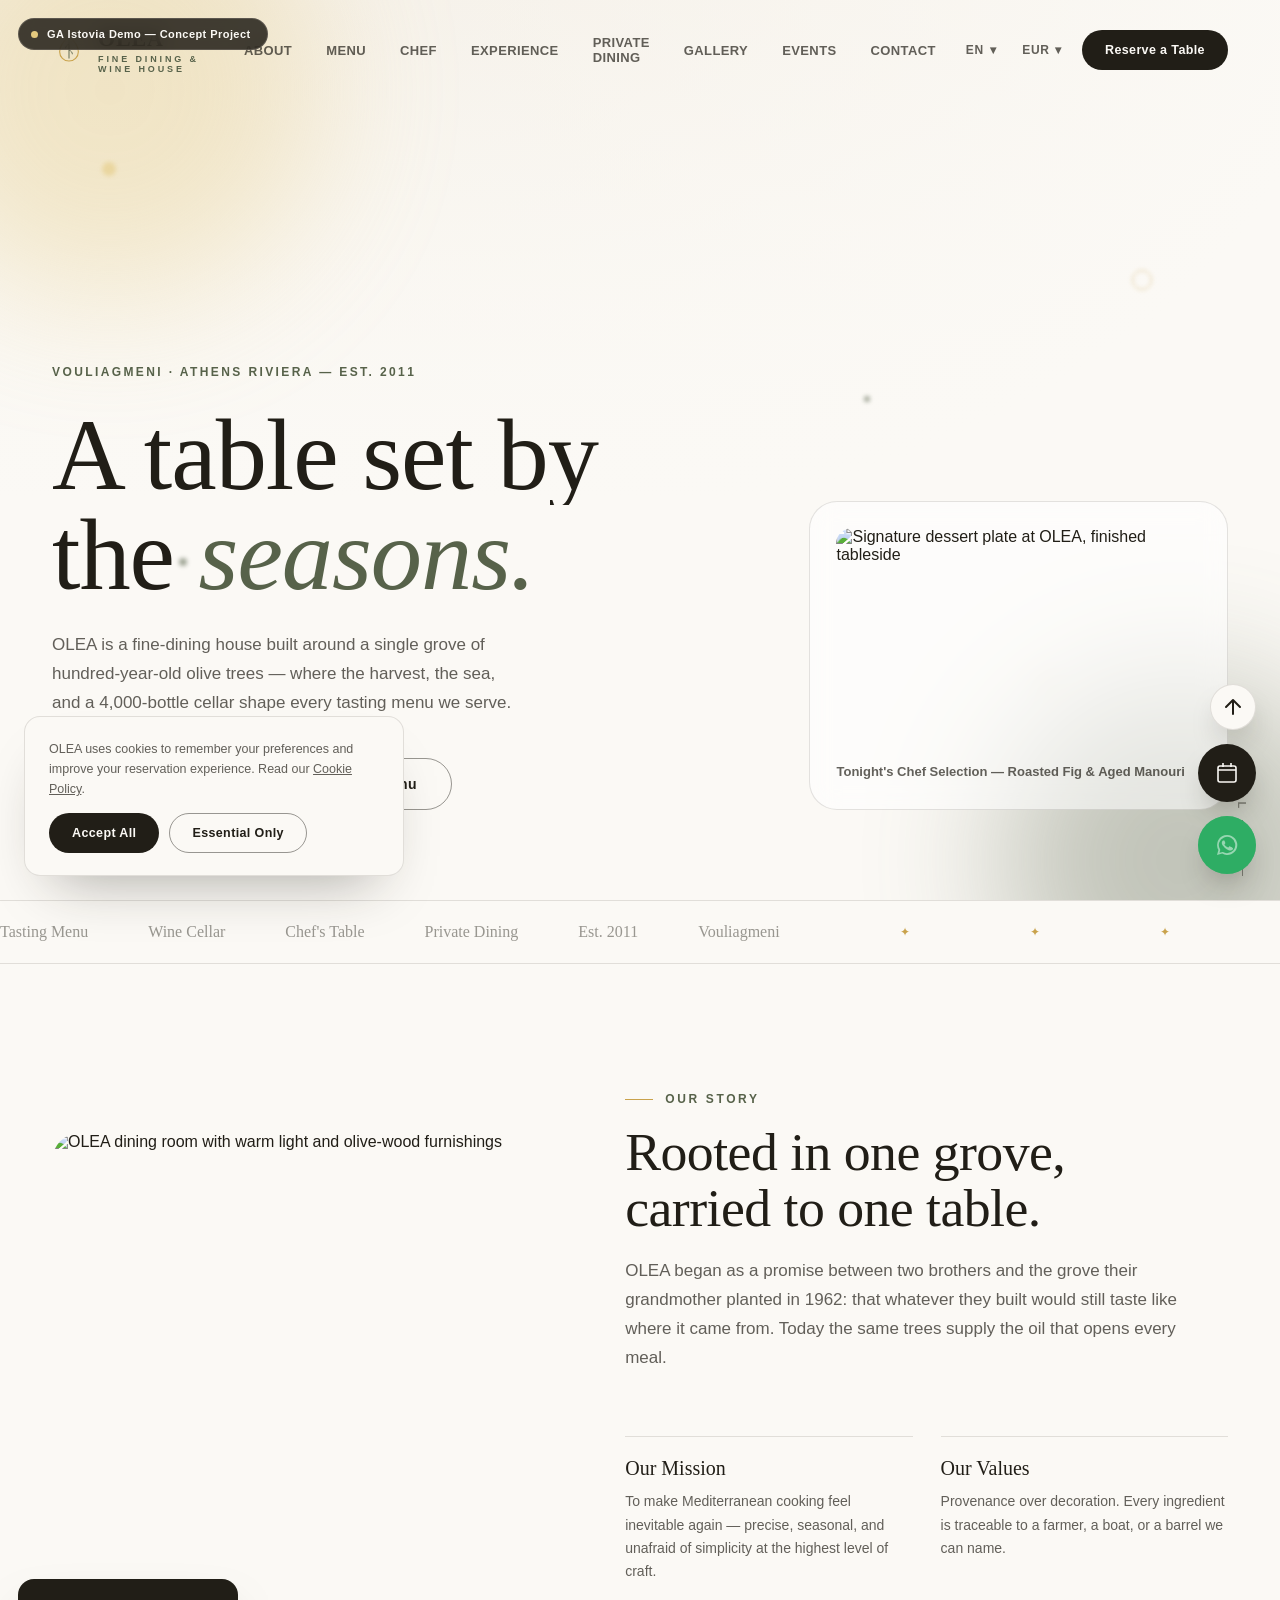
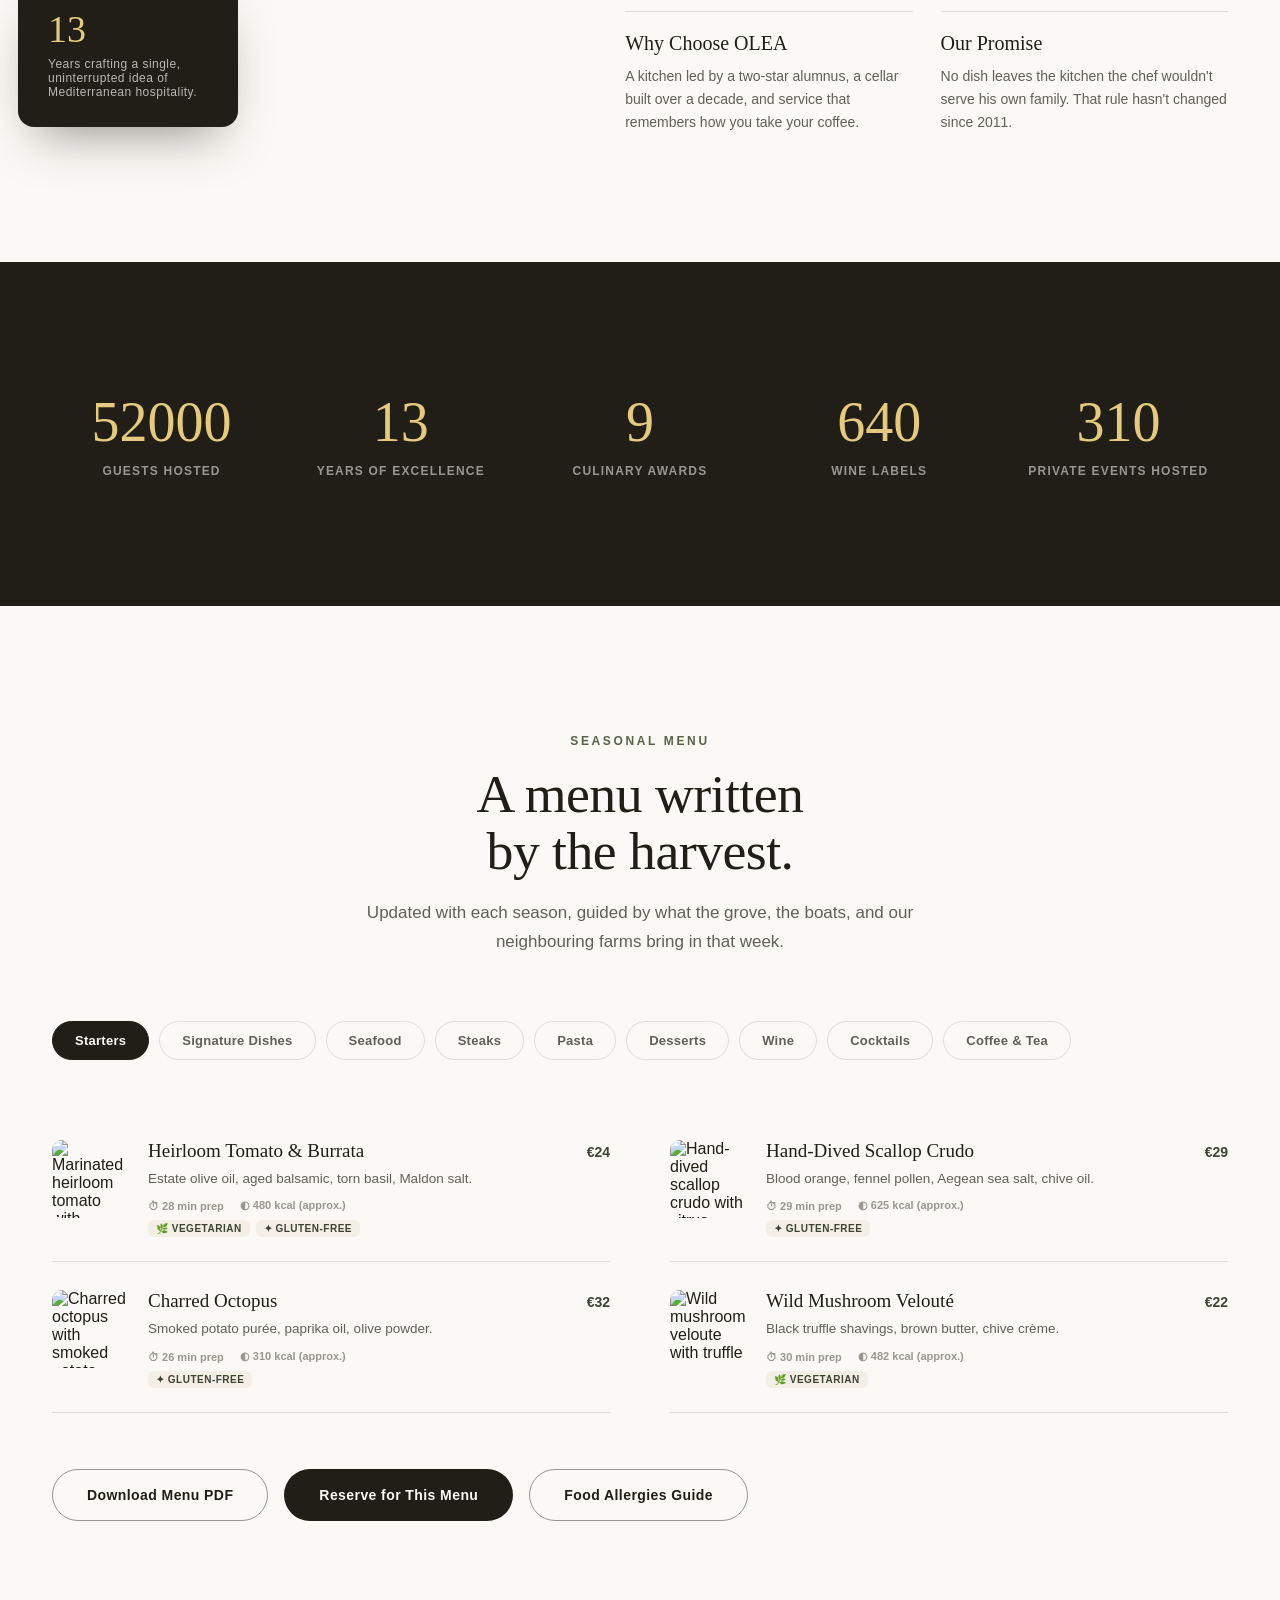
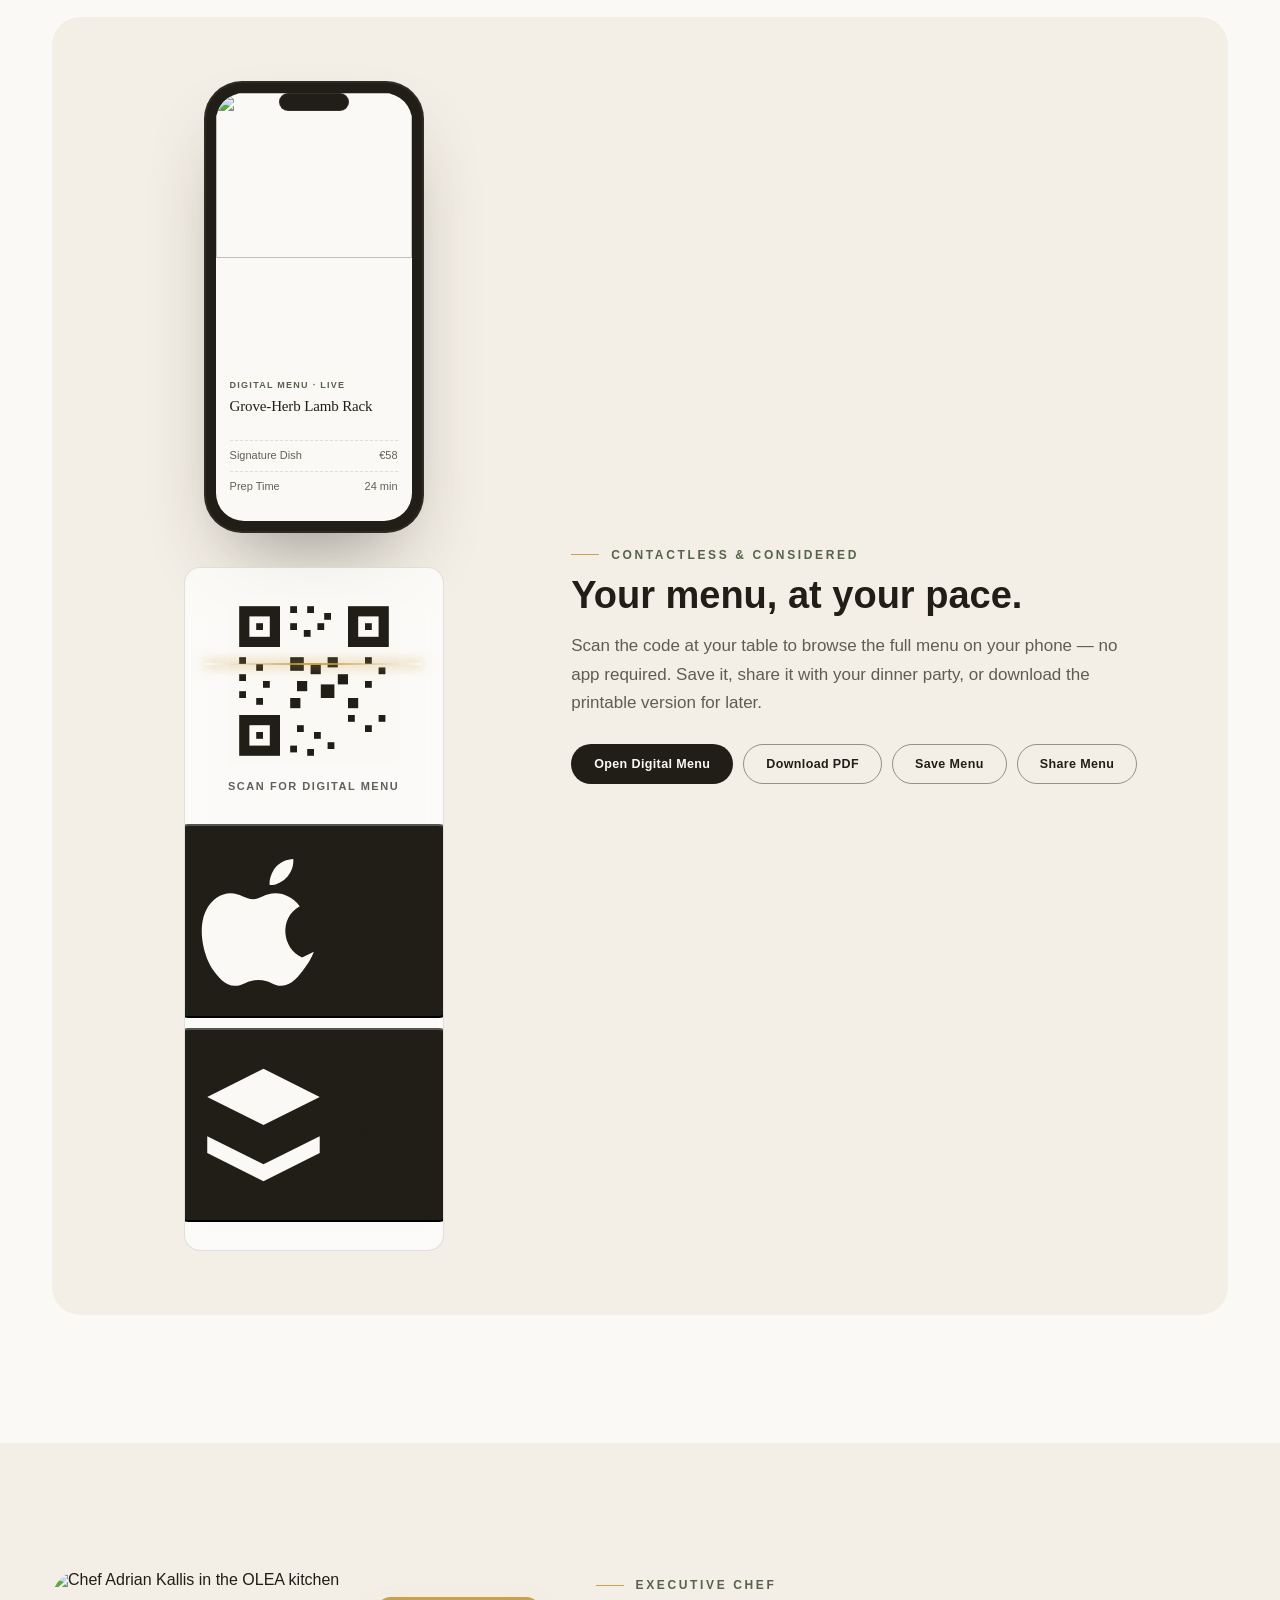
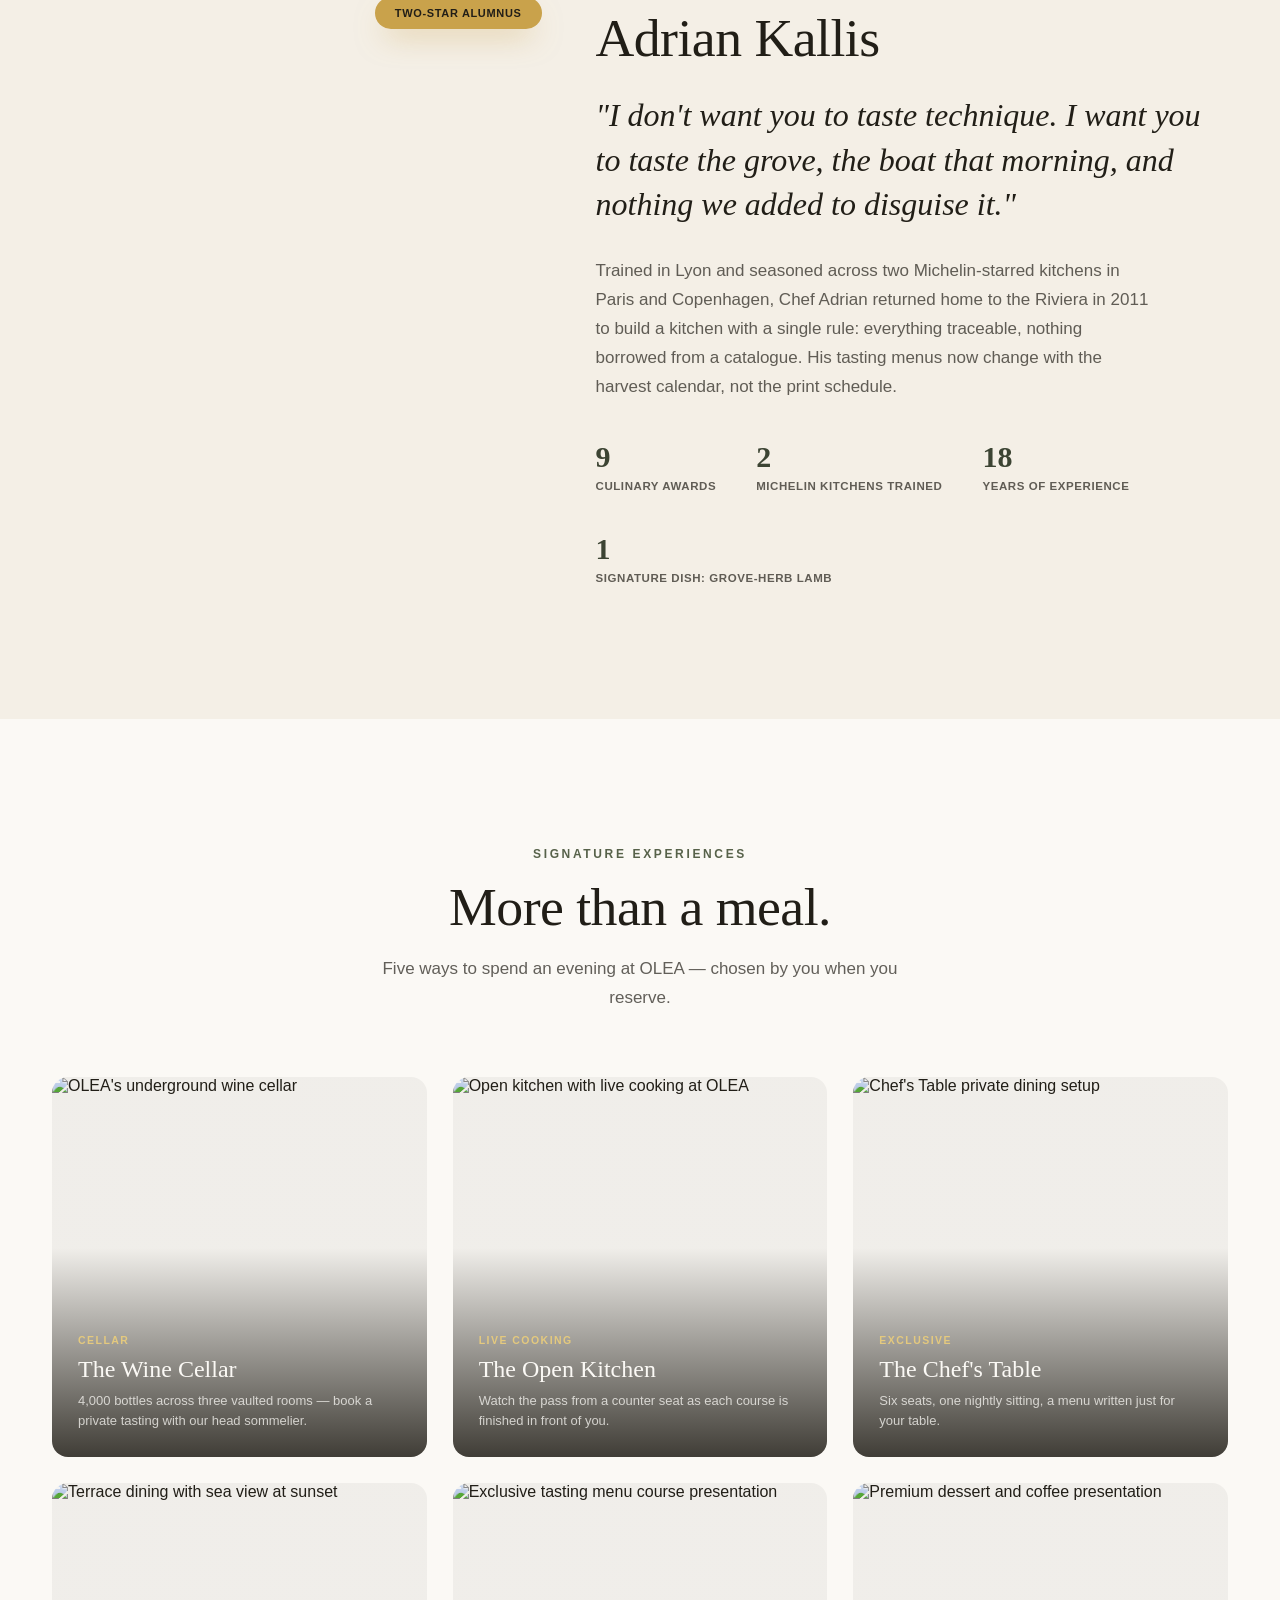
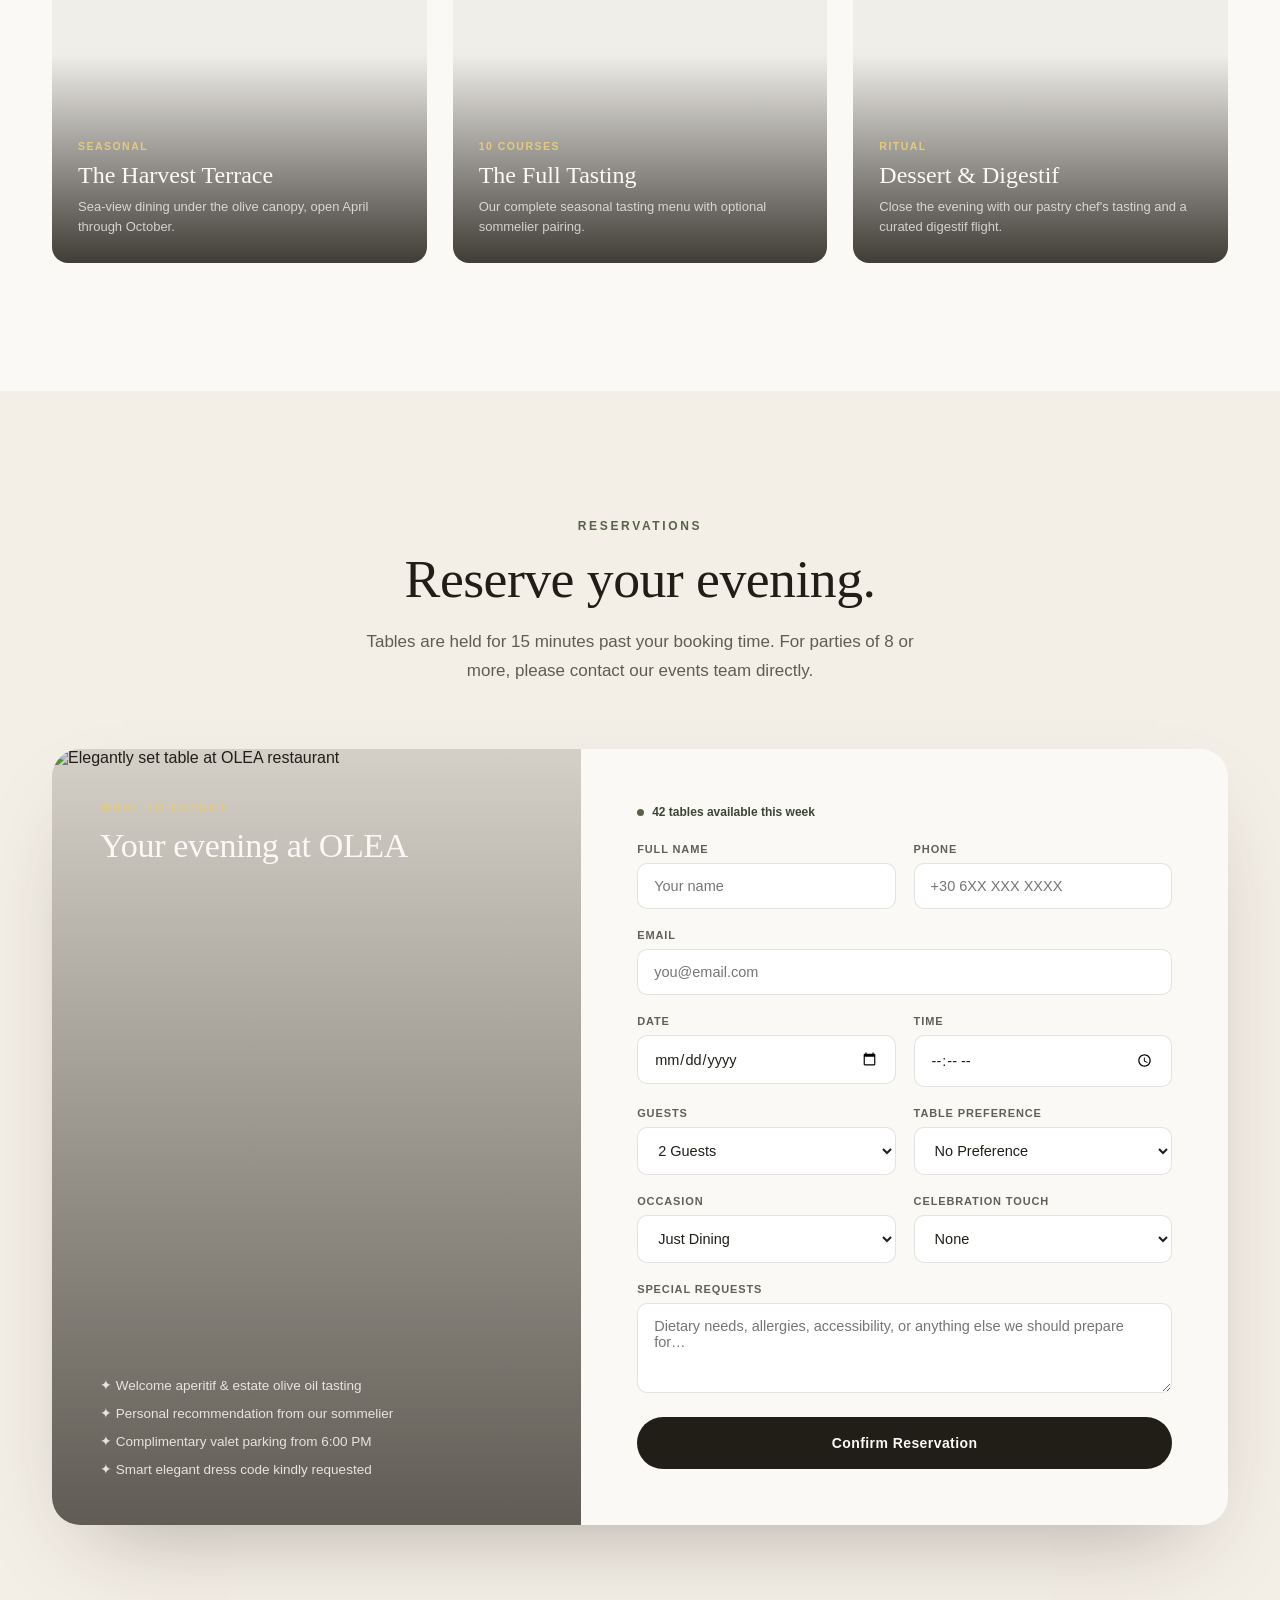
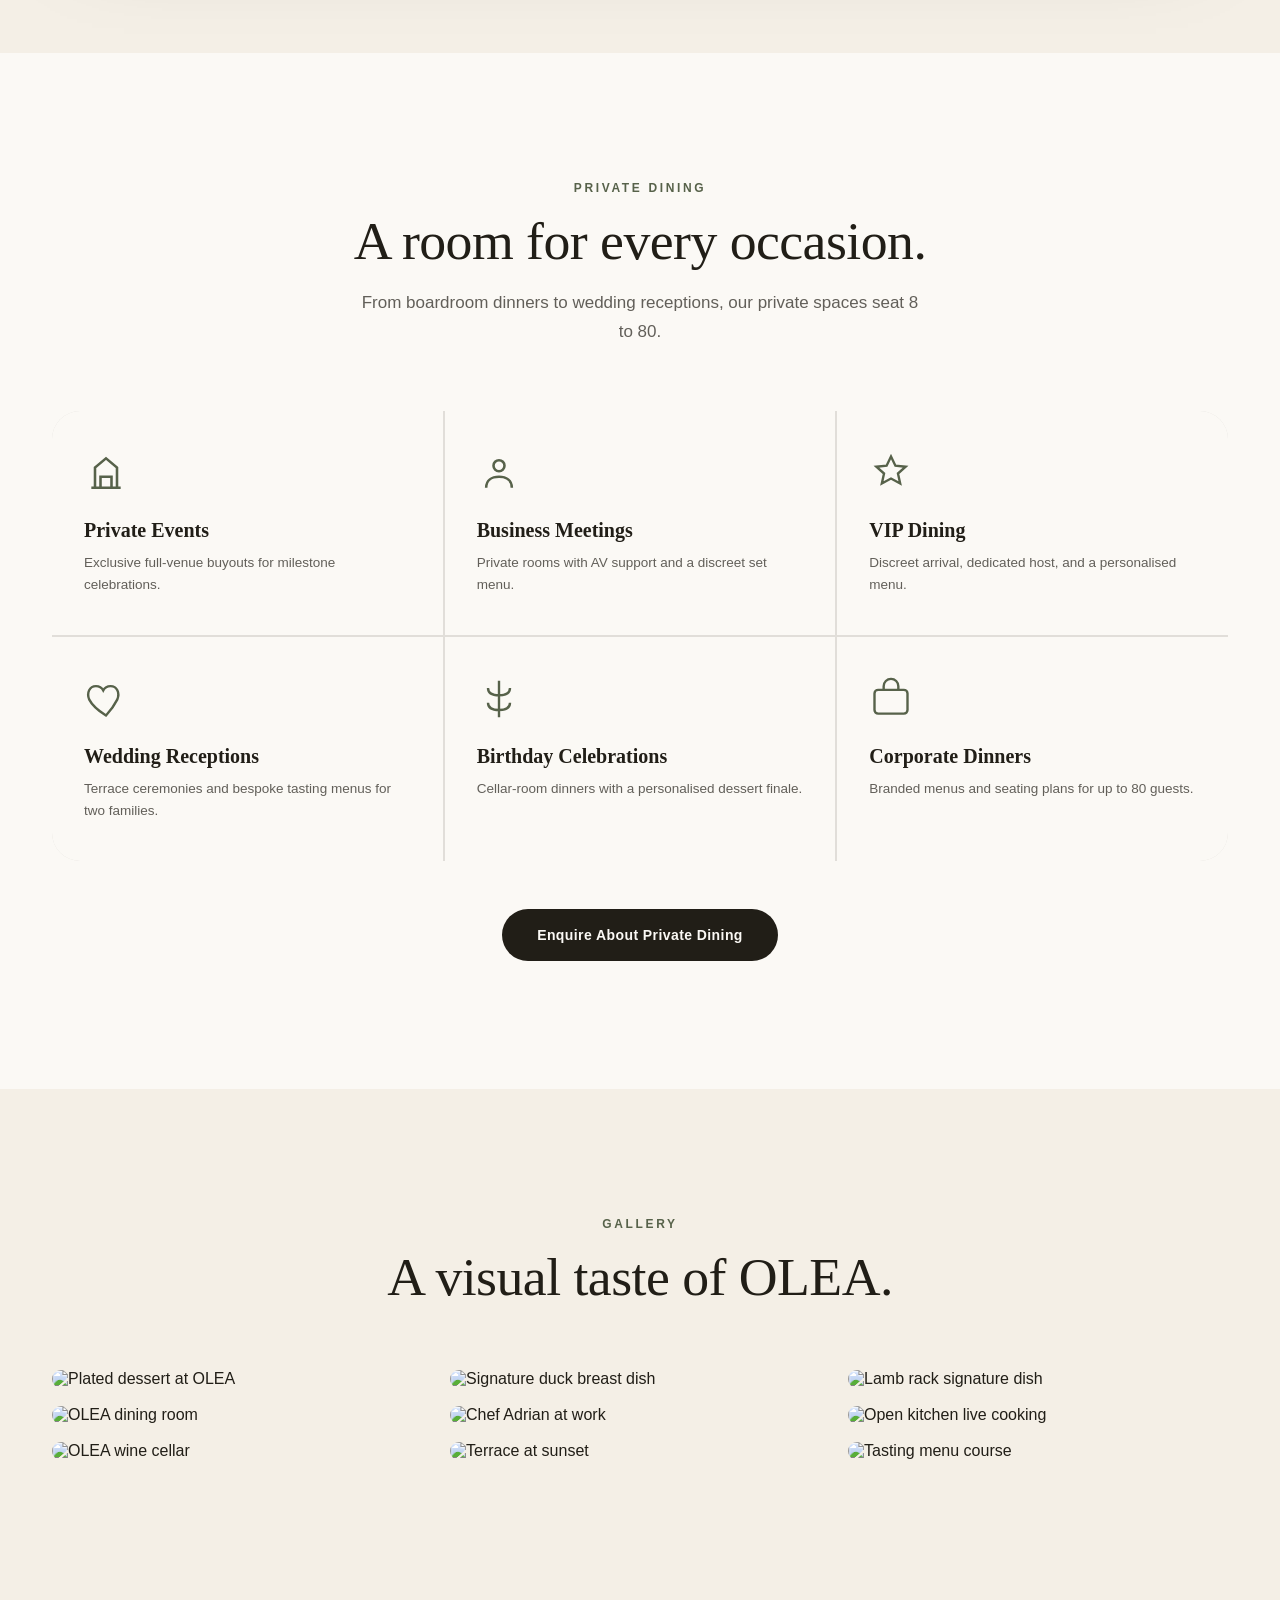
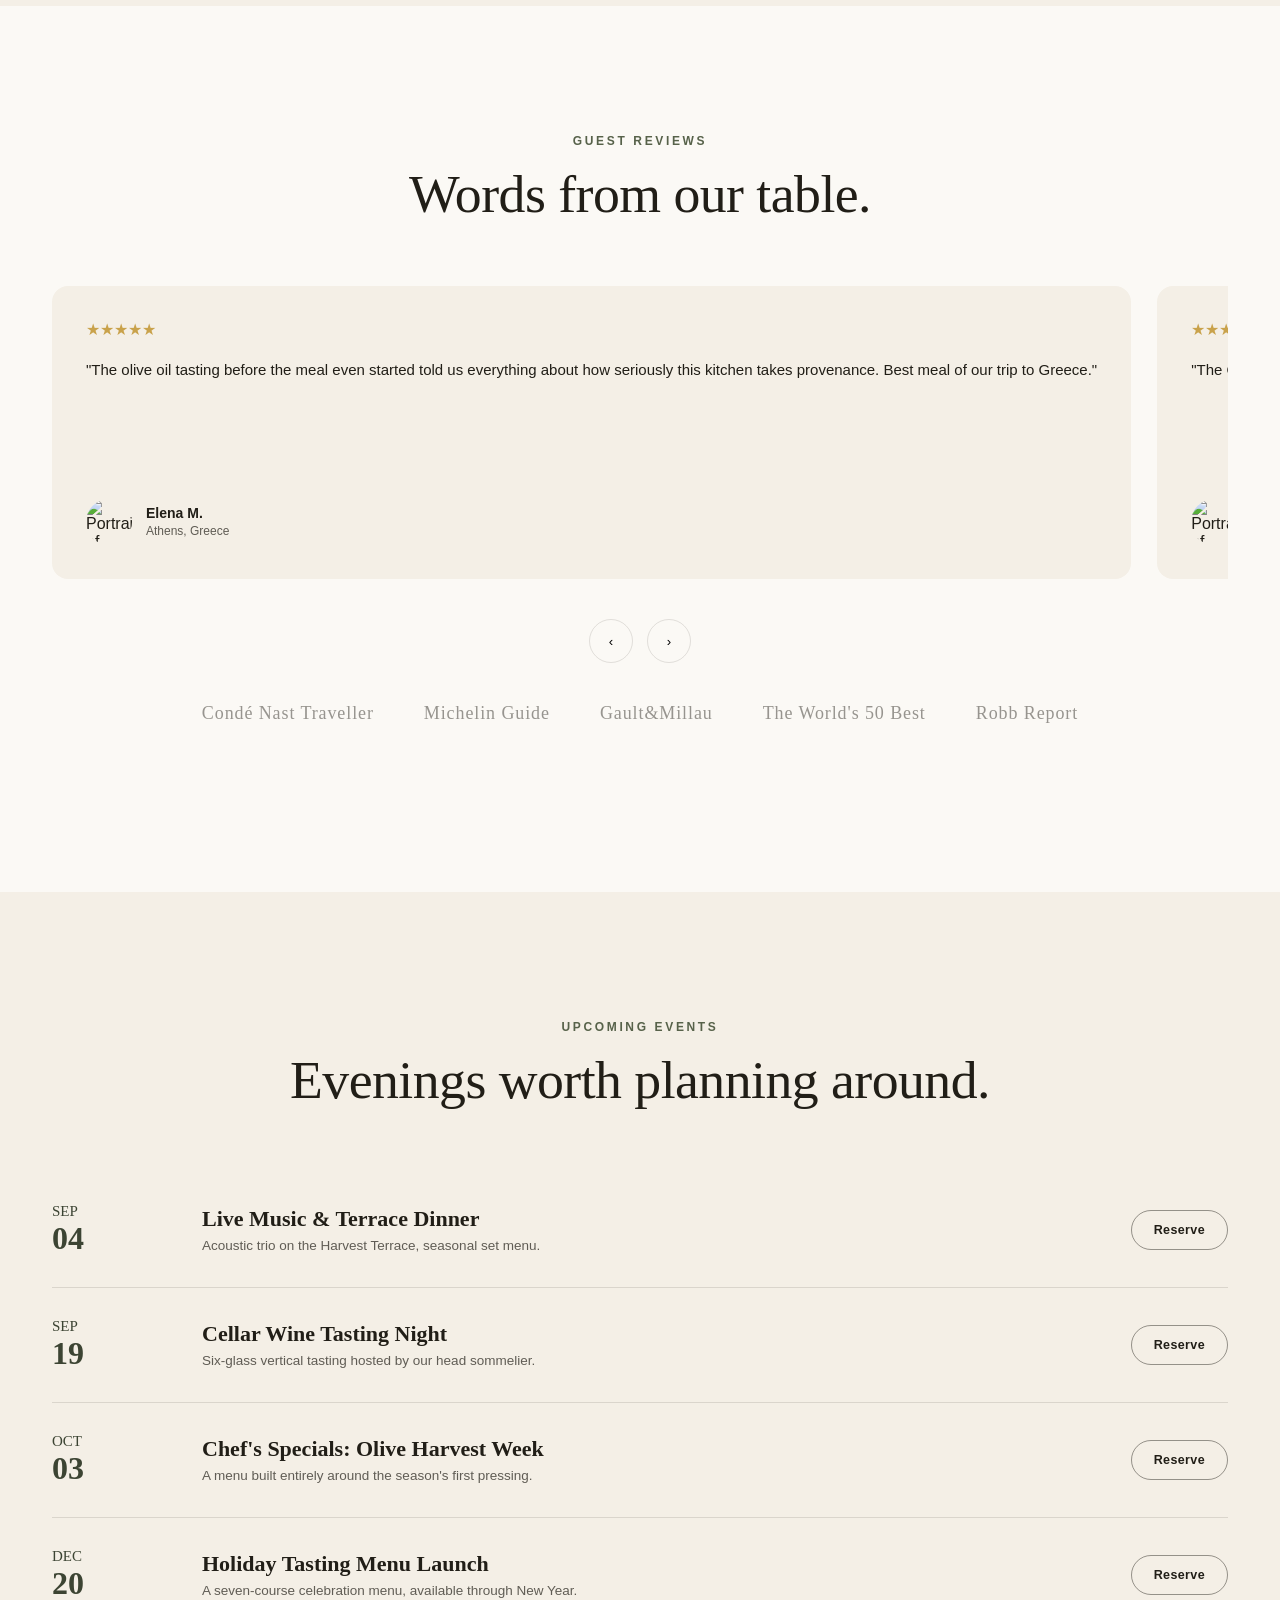
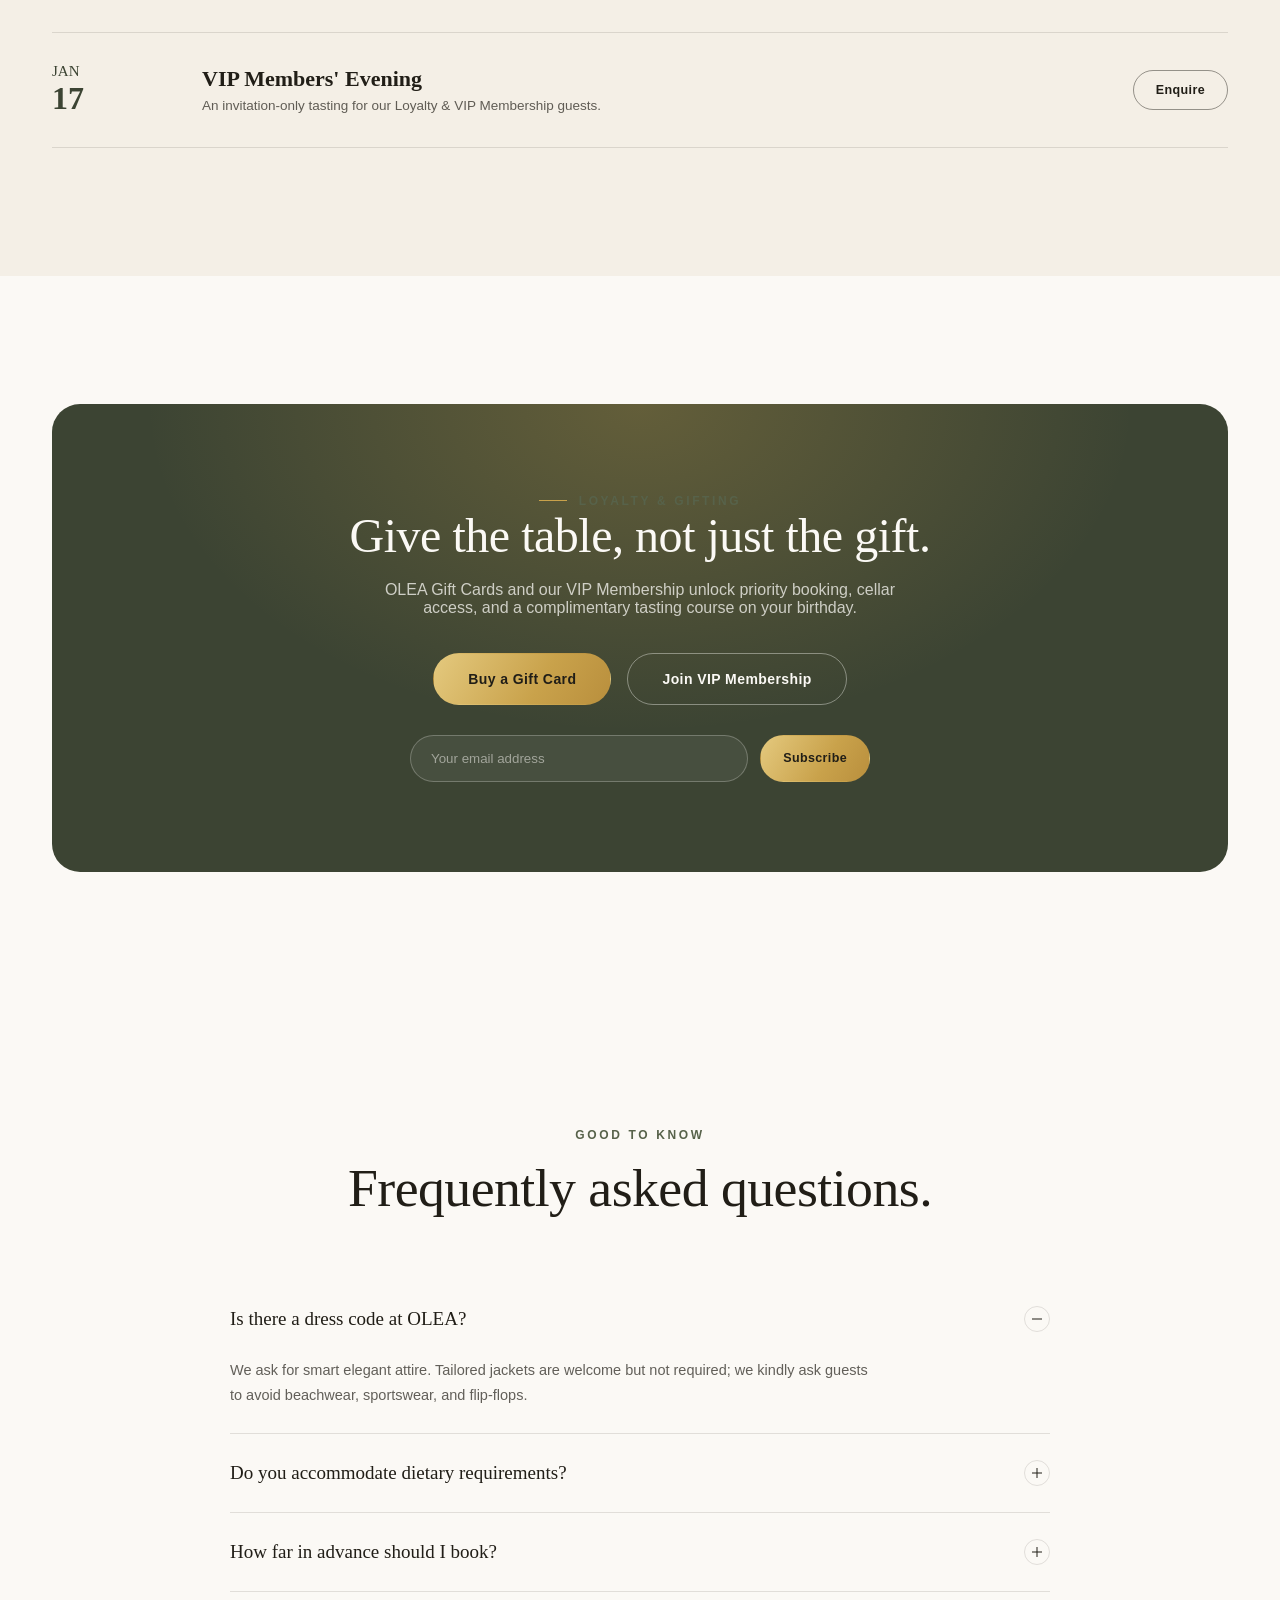
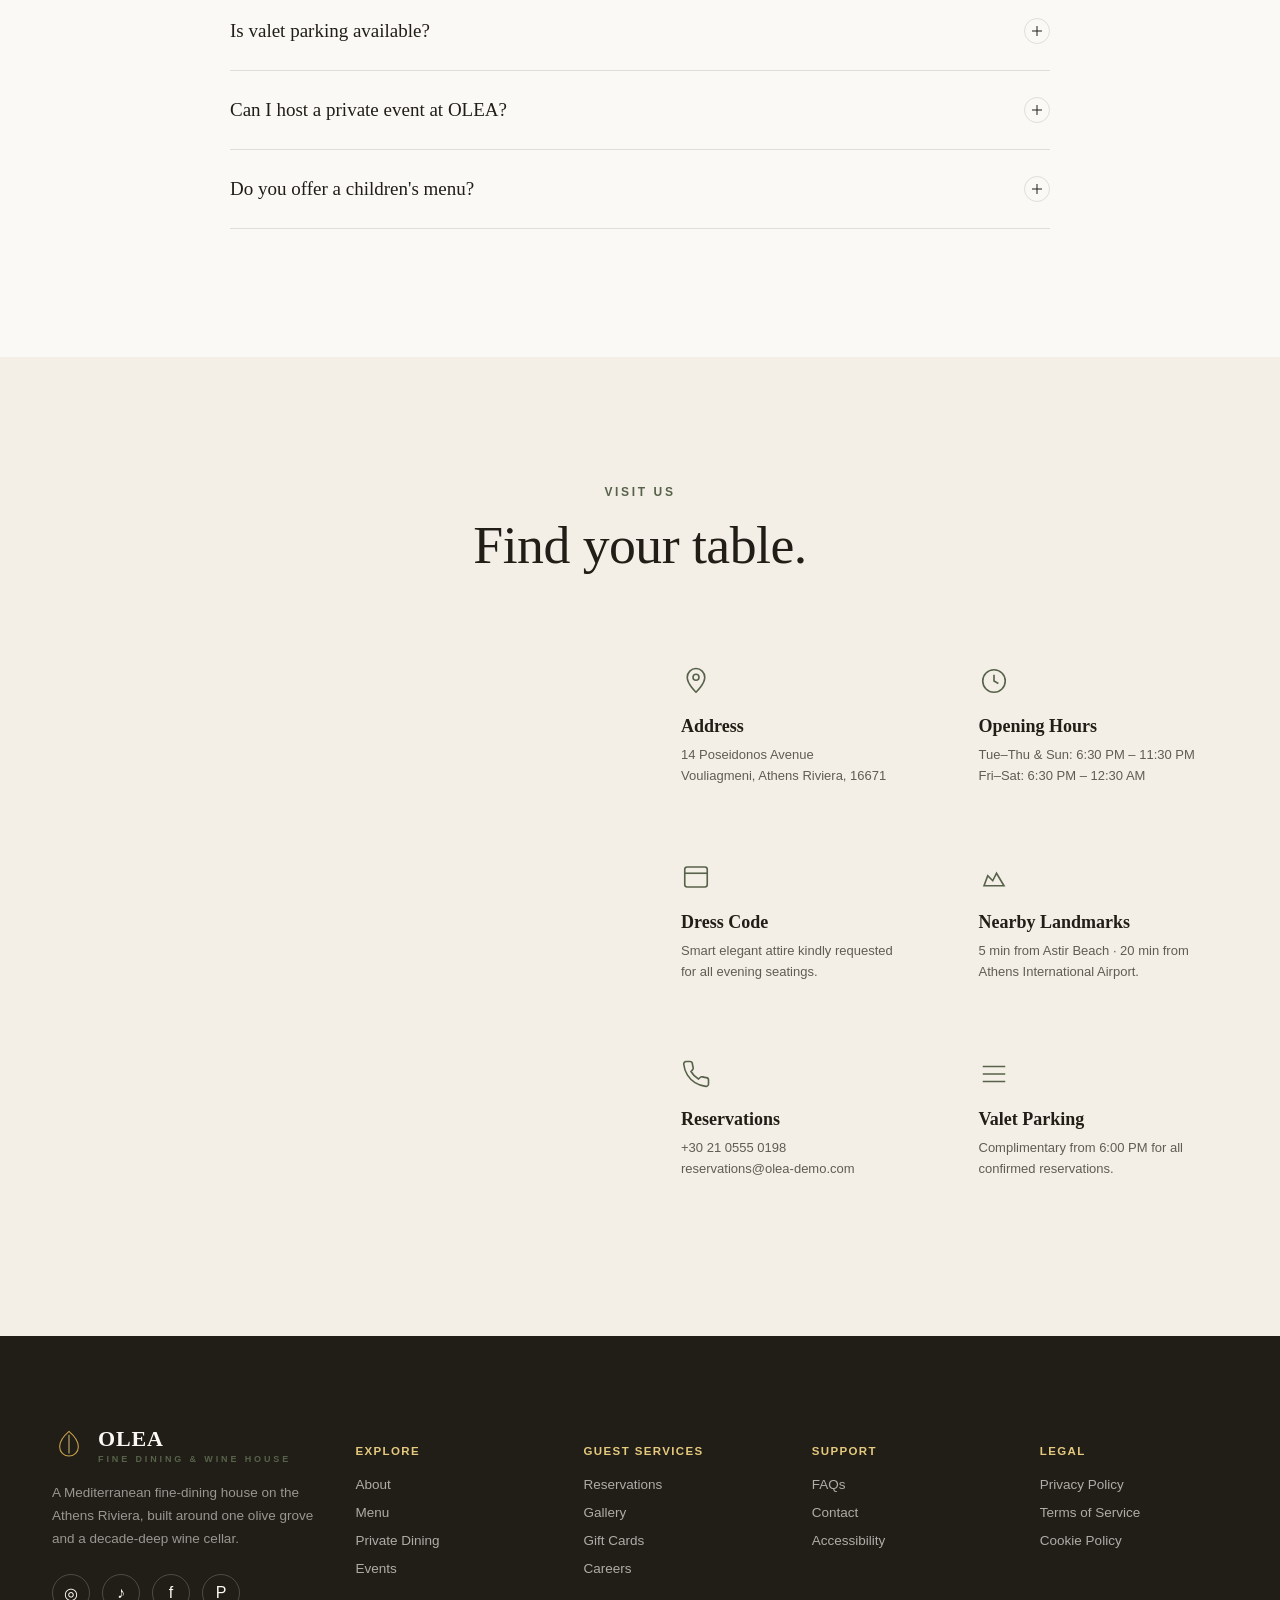
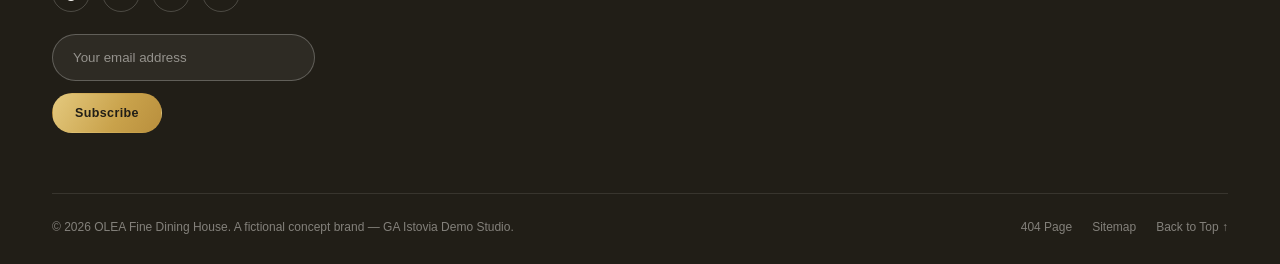
==== commit 764547db: "Add files via upload" ====
--- a/index.html
+++ b/index.html
@@ -26,6 +26,7 @@
 <meta name="twitter:image" content="https://images.unsplash.com/photo-1414235077428-338989a2e8c0?auto=format&fit=crop&w=1200&q=80">
 
 <link rel="icon" type="image/svg+xml" href="data:image/svg+xml,%3Csvg xmlns='http://www.w3.org/2000/svg' viewBox='0 0 100 100'%3E%3Ctext y='.9em' font-size='90' font-family='serif'%3E🫒%3C/text%3E%3C/svg%3E">
+<link rel="apple-touch-icon" href="data:image/svg+xml,%3Csvg xmlns='http://www.w3.org/2000/svg' viewBox='0 0 100 100'%3E%3Crect width='100' height='100' fill='%23FBF9F5'/%3E%3Ctext x='50' y='62' font-size='60' text-anchor='middle' font-family='serif'%3E🫒%3C/text%3E%3C/svg%3E">
 <link rel="manifest" href="manifest.webmanifest">
 <meta name="theme-color" content="#FBF9F5">
 
@@ -186,6 +187,12 @@
   <div class="hero-bg" aria-hidden="true">
     <img src="https://images.unsplash.com/photo-1550966871-3ed3cdb5ed0c?auto=format&fit=crop&w=1800&q=70" alt="" loading="eager">
   </div>
+  <div class="glow-orb gold" style="width:420px;height:420px; top:-120px; left:-100px;" aria-hidden="true"></div>
+  <div class="glow-orb olive" style="width:360px;height:360px; bottom:-140px; right:-80px;" aria-hidden="true"></div>
+  <div class="floaters" aria-hidden="true">
+    <span class="floater f1"></span><span class="floater f2"></span><span class="floater f3"></span>
+    <span class="floater f4"></span><span class="floater f5"></span>
+  </div>
   <div class="container hero-inner">
     <div class="hero-main">
       <div class="hero-eyebrow">
@@ -632,27 +639,45 @@
 
     <!-- QR CODE MENU -->
     <div class="qr-panel">
-      <div class="qr-card reveal-scale">
-        <svg viewBox="0 0 100 100" xmlns="http://www.w3.org/2000/svg" role="img" aria-label="QR code linking to the OLEA digital menu">
-          <rect width="100" height="100" fill="#FBF9F5"/>
-          <g fill="#211E17">
-            <rect x="6" y="6" width="24" height="24"/><rect x="12" y="12" width="12" height="12" fill="#FBF9F5"/><rect x="16" y="16" width="4" height="4" fill="#211E17"/>
-            <rect x="70" y="6" width="24" height="24"/><rect x="76" y="12" width="12" height="12" fill="#FBF9F5"/><rect x="80" y="16" width="4" height="4" fill="#211E17"/>
-            <rect x="6" y="70" width="24" height="24"/><rect x="12" y="76" width="12" height="12" fill="#FBF9F5"/><rect x="16" y="80" width="4" height="4" fill="#211E17"/>
-            <rect x="36" y="6" width="4" height="4"/><rect x="46" y="6" width="4" height="4"/><rect x="56" y="10" width="4" height="4"/>
-            <rect x="36" y="16" width="4" height="4"/><rect x="44" y="20" width="4" height="4"/><rect x="52" y="16" width="4" height="4"/>
-            <rect x="6" y="36" width="4" height="4"/><rect x="6" y="46" width="4" height="4"/><rect x="6" y="56" width="4" height="4"/>
-            <rect x="16" y="40" width="4" height="4"/><rect x="20" y="50" width="4" height="4"/><rect x="16" y="60" width="4" height="4"/>
-            <rect x="36" y="36" width="8" height="8"/><rect x="48" y="40" width="6" height="6"/><rect x="58" y="36" width="6" height="6"/>
-            <rect x="40" y="50" width="6" height="6"/><rect x="54" y="52" width="8" height="8"/><rect x="36" y="60" width="6" height="6"/>
-            <rect x="64" y="46" width="6" height="6"/><rect x="70" y="60" width="6" height="6"/>
-            <rect x="80" y="36" width="4" height="4"/><rect x="88" y="42" width="4" height="4"/><rect x="80" y="50" width="4" height="4"/>
-            <rect x="70" y="70" width="4" height="4"/><rect x="80" y="76" width="4" height="4"/><rect x="88" y="70" width="4" height="4"/>
-            <rect x="40" y="76" width="4" height="4"/><rect x="50" y="80" width="4" height="4"/><rect x="58" y="86" width="4" height="4"/>
-            <rect x="36" y="88" width="4" height="4"/><rect x="46" y="90" width="4" height="4"/>
-          </g>
-        </svg>
-        <span>Scan for Digital Menu</span>
+      <div class="qr-flex reveal-scale">
+        <div class="phone-mock" aria-hidden="true">
+          <div class="phone-mock-screen">
+            <img src="https://images.unsplash.com/photo-1414235077428-338989a2e8c0?auto=format&fit=crop&w=400&q=70" alt="">
+            <div class="phone-mock-body">
+              <span class="pm-label">Digital Menu · Live</span>
+              <h5 class="font-display">Grove-Herb Lamb Rack</h5>
+              <div class="pm-row"><span>Signature Dish</span><span>€58</span></div>
+              <div class="pm-row"><span>Prep Time</span><span>24 min</span></div>
+            </div>
+          </div>
+        </div>
+        <div class="qr-card">
+          <div class="qr-scan" aria-hidden="true"></div>
+          <svg viewBox="0 0 100 100" xmlns="http://www.w3.org/2000/svg" role="img" aria-label="QR code linking to the OLEA digital menu">
+            <rect width="100" height="100" fill="#FBF9F5"/>
+            <g fill="#211E17">
+              <rect x="6" y="6" width="24" height="24"/><rect x="12" y="12" width="12" height="12" fill="#FBF9F5"/><rect x="16" y="16" width="4" height="4" fill="#211E17"/>
+              <rect x="70" y="6" width="24" height="24"/><rect x="76" y="12" width="12" height="12" fill="#FBF9F5"/><rect x="80" y="16" width="4" height="4" fill="#211E17"/>
+              <rect x="6" y="70" width="24" height="24"/><rect x="12" y="76" width="12" height="12" fill="#FBF9F5"/><rect x="16" y="80" width="4" height="4" fill="#211E17"/>
+              <rect x="36" y="6" width="4" height="4"/><rect x="46" y="6" width="4" height="4"/><rect x="56" y="10" width="4" height="4"/>
+              <rect x="36" y="16" width="4" height="4"/><rect x="44" y="20" width="4" height="4"/><rect x="52" y="16" width="4" height="4"/>
+              <rect x="6" y="36" width="4" height="4"/><rect x="6" y="46" width="4" height="4"/><rect x="6" y="56" width="4" height="4"/>
+              <rect x="16" y="40" width="4" height="4"/><rect x="20" y="50" width="4" height="4"/><rect x="16" y="60" width="4" height="4"/>
+              <rect x="36" y="36" width="8" height="8"/><rect x="48" y="40" width="6" height="6"/><rect x="58" y="36" width="6" height="6"/>
+              <rect x="40" y="50" width="6" height="6"/><rect x="54" y="52" width="8" height="8"/><rect x="36" y="60" width="6" height="6"/>
+              <rect x="64" y="46" width="6" height="6"/><rect x="70" y="60" width="6" height="6"/>
+              <rect x="80" y="36" width="4" height="4"/><rect x="88" y="42" width="4" height="4"/><rect x="80" y="50" width="4" height="4"/>
+              <rect x="70" y="70" width="4" height="4"/><rect x="80" y="76" width="4" height="4"/><rect x="88" y="70" width="4" height="4"/>
+              <rect x="40" y="76" width="4" height="4"/><rect x="50" y="80" width="4" height="4"/><rect x="58" y="86" width="4" height="4"/>
+              <rect x="36" y="88" width="4" height="4"/><rect x="46" y="90" width="4" height="4"/>
+            </g>
+          </svg>
+          <span>Scan for Digital Menu</span>
+          <div class="wallet-row">
+            <button type="button" class="wallet-btn" id="appleWalletBtn"><svg viewBox="0 0 24 24" fill="currentColor"><path d="M16.5 1.5c.1 1.1-.3 2.2-1 3-.7.8-1.9 1.5-3 1.4-.1-1.1.4-2.2 1-3 .7-.8 2-1.4 3-1.4ZM20 17.2c-.5 1.2-.8 1.7-1.5 2.7-1 1.4-2.3 3.1-4 3.1-1.5 0-1.9-1-3.9-1s-2.5 1-4 1c-1.7 0-2.9-1.6-3.9-3C1.1 17.4.3 13 1.7 10.2c.9-1.8 2.5-2.9 4.2-2.9 1.5 0 2.5 1 3.8 1 1.2 0 2-1 3.8-1 1.5 0 3.1.8 4.1 2.2-3.6 2-3 7.2.4 8.7Z"/></svg><span>Apple Wallet</span></button>
+            <button type="button" class="wallet-btn" id="googleWalletBtn"><svg viewBox="0 0 24 24" fill="currentColor"><path d="M12 2 2 7l10 5 10-5-10-5Zm0 7L2 14v3l10 5 10-5v-3l-10 5-10-5"/></svg><span>Google Wallet</span></button>
+          </div>
+        </div>
       </div>
       <div>
         <span class="eyebrow">Contactless &amp; Considered</span>
@@ -660,8 +685,9 @@
         <p class="section-sub" style="margin-top:16px;">Scan the code at your table to browse the full menu on your phone — no app required. Save it, share it with your dinner party, or download the printable version for later.</p>
         <div class="qr-actions">
           <a href="#" class="btn btn-sm btn-primary"><span>Open Digital Menu</span></a>
-          <a href="#" class="btn btn-sm btn-outline"><span>Download PDF</span></a>
-          <a href="#" class="btn btn-sm btn-outline"><span>Share Menu</span></a>
+          <a href="#" class="btn btn-sm btn-outline" id="downloadMenuBtn2"><span>Download PDF</span></a>
+          <a href="#" class="btn btn-sm btn-outline" id="saveMenuBtn"><span>Save Menu</span></a>
+          <a href="#" class="btn btn-sm btn-outline" id="shareMenuBtn"><span>Share Menu</span></a>
         </div>
       </div>
     </div>
@@ -763,13 +789,35 @@
             <div class="field"><label for="res-date">Date</label><input id="res-date" type="date" required></div>
             <div class="field"><label for="res-time">Time</label><input id="res-time" type="time" required></div>
           </div>
-          <div class="field">
-            <label for="res-guests">Guests</label>
-            <select id="res-guests">
-              <option>1 Guest</option><option selected>2 Guests</option><option>3 Guests</option><option>4 Guests</option><option>5 Guests</option><option>6 Guests</option><option>7+ (Contact Events Team)</option>
-            </select>
-          </div>
-          <div class="field"><label for="res-notes">Special Requests</label><textarea id="res-notes" placeholder="Anniversary, dietary needs, seating preference…"></textarea></div>
+          <div class="form-row">
+            <div class="field">
+              <label for="res-guests">Guests</label>
+              <select id="res-guests">
+                <option>1 Guest</option><option selected>2 Guests</option><option>3 Guests</option><option>4 Guests</option><option>5 Guests</option><option>6 Guests</option><option>7+ (Contact Events Team)</option>
+              </select>
+            </div>
+            <div class="field">
+              <label for="res-table">Table Preference</label>
+              <select id="res-table">
+                <option>No Preference</option><option>Harvest Terrace (Sea View)</option><option>Main Dining Room</option><option>Wine Cellar Room</option><option>Chef's Table (Subject to Availability)</option>
+              </select>
+            </div>
+          </div>
+          <div class="form-row">
+            <div class="field">
+              <label for="res-occasion">Occasion</label>
+              <select id="res-occasion">
+                <option>Just Dining</option><option>Anniversary</option><option>Birthday</option><option>Engagement / Proposal</option><option>Business Dinner</option><option>Other Celebration</option>
+              </select>
+            </div>
+            <div class="field">
+              <label for="res-celebration">Celebration Touch</label>
+              <select id="res-celebration">
+                <option>None</option><option>Dessert Candle &amp; Card</option><option>Bottle of Champagne</option><option>Floral Table Setting</option><option>Custom Chef's Note</option>
+              </select>
+            </div>
+          </div>
+          <div class="field"><label for="res-notes">Special Requests</label><textarea id="res-notes" placeholder="Dietary needs, allergies, accessibility, or anything else we should prepare for…"></textarea></div>
           <button type="submit" class="btn btn-primary btn-block"><span>Confirm Reservation</span></button>
         </form>
         <div class="reserve-success">
@@ -1051,6 +1099,10 @@
           <a href="#" aria-label="Facebook">f</a>
           <a href="#" aria-label="Pinterest">P</a>
         </div>
+        <form class="newsletter" style="margin:22px 0 0; justify-content:flex-start;">
+          <input type="email" placeholder="Your email address" required aria-label="Email address for newsletter">
+          <button type="submit" class="btn btn-gold btn-sm"><span>Subscribe</span></button>
+        </form>
       </div>
       <div class="footer-col">
         <h5>Explore</h5>
@@ -1083,7 +1135,8 @@
       <span>© <span class="year">2026</span> OLEA Fine Dining House. A fictional concept brand — GA Istovia Demo Studio.</span>
       <div class="legal">
         <a href="404.html">404 Page</a>
-        <a href="#">Sitemap</a>
+        <a href="sitemap.xml">Sitemap</a>
+        <a href="#home" class="back-to-top-link">Back to Top ↑</a>
       </div>
     </div>
   </div>
--- a/assets/css/style.css
+++ b/assets/css/style.css
@@ -0,0 +1,752 @@
+/* ==========================================================================
+   OLEA — Luxury Restaurant Concept | GA Istovia Demo Studio
+   Design tokens
+   ========================================================================== */
+:root{
+  --marble:        #FBF9F5;
+  --linen:         #F4EFE6;
+  --gold:          #C9A24B;
+  --gold-soft:     #E4C97E;
+  --charcoal:      #211E17;
+  --charcoal-70:   rgba(33,30,23,.7);
+  --charcoal-45:   rgba(33,30,23,.45);
+  --olive:         #57624A;
+  --olive-deep:    #3C4433;
+  --beige:         #E9DFCC;
+  --line:          rgba(33,30,23,.12);
+  --white:         #ffffff;
+
+  --font-display: "Fraunces", "Iowan Old Style", serif;
+  --font-body:    "Manrope", -apple-system, BlinkMacSystemFont, sans-serif;
+
+  --container: 1240px;
+  --radius-lg: 28px;
+  --radius-md: 16px;
+  --radius-sm: 10px;
+  --ease: cubic-bezier(.22,.61,.36,1);
+  --dur: .7s;
+}
+
+/* ==========================================================================
+   Reset
+   ========================================================================== */
+*,*::before,*::after{ box-sizing: border-box; }
+html{ scroll-behavior: smooth; }
+@media (prefers-reduced-motion: reduce){
+  html{ scroll-behavior: auto; }
+  *,*::before,*::after{ animation-duration: .001ms !important; animation-iteration-count: 1 !important; transition-duration: .001ms !important; scroll-behavior: auto !important; }
+}
+body{
+  margin:0;
+  font-family: var(--font-body);
+  color: var(--charcoal);
+  background: var(--marble);
+  -webkit-font-smoothing: antialiased;
+  overflow-x: hidden;
+}
+img{ max-width:100%; display:block; }
+a{ color:inherit; text-decoration:none; }
+ul{ list-style:none; margin:0; padding:0; }
+button{ font-family:inherit; cursor:pointer; }
+input,select,textarea{ font-family:inherit; }
+h1,h2,h3,h4,p{ margin:0; }
+:focus-visible{ outline: 2px solid var(--olive); outline-offset: 3px; }
+
+.container{ max-width: var(--container); margin:0 auto; padding: 0 32px; }
+@media (max-width: 640px){ .container{ padding: 0 20px; } }
+
+.eyebrow{
+  font-family: var(--font-body);
+  font-size: 12px;
+  letter-spacing: .22em;
+  text-transform: uppercase;
+  color: var(--olive);
+  font-weight: 700;
+  display:flex; align-items:center; gap:12px;
+}
+.eyebrow::before{
+  content:"";
+  width: 28px; height:1px; background: var(--gold);
+  display:inline-block;
+}
+
+h1,h2,.font-display{ font-family: var(--font-display); font-weight: 500; letter-spacing: -.01em; }
+.section-title{
+  font-size: clamp(32px, 4.2vw, 56px);
+  line-height: 1.05;
+  color: var(--charcoal);
+  margin-top: 18px;
+}
+.section-sub{
+  font-size: 17px;
+  line-height: 1.7;
+  color: var(--charcoal-70);
+  max-width: 560px;
+  margin-top: 20px;
+  font-weight: 500;
+}
+.section-head{ margin-bottom: 64px; }
+.section-head.center{ text-align:center; }
+.section-head.center .eyebrow{ justify-content:center; }
+.section-head.center .eyebrow::before{ display:none; }
+.section-head.center .section-sub{ margin-left:auto; margin-right:auto; }
+
+section{ position: relative; }
+.pad{ padding: 128px 0; }
+@media (max-width: 900px){ .pad{ padding: 84px 0; } }
+
+/* buttons */
+.btn{
+  display:inline-flex; align-items:center; justify-content:center; gap:10px;
+  padding: 17px 34px;
+  border-radius: 999px;
+  font-size: 14px; font-weight: 700;
+  letter-spacing: .03em;
+  border: 1px solid transparent;
+  transition: transform .45s var(--ease), background .35s ease, color .35s ease, box-shadow .35s ease, border-color .35s ease;
+  white-space: nowrap;
+  position: relative;
+  overflow: hidden;
+}
+.btn span{ position:relative; z-index:1; display:inline-flex; align-items:center; gap:10px;}
+.btn-primary{ background: var(--charcoal); color: var(--marble); }
+.btn-primary:hover{ transform: translateY(-2px); box-shadow: 0 14px 30px -10px rgba(33,30,23,.45); }
+.btn-gold{ background: linear-gradient(120deg, var(--gold-soft), var(--gold) 60%, #b98f3d); color: var(--charcoal); }
+.btn-gold:hover{ transform: translateY(-2px); box-shadow: 0 14px 30px -8px rgba(201,162,75,.55); }
+.btn-outline{ background: transparent; border-color: var(--charcoal-45); color: var(--charcoal); }
+.btn-outline:hover{ border-color: var(--charcoal); background: var(--charcoal); color: var(--marble); }
+.btn-outline-light{ background: transparent; border-color: rgba(251,249,245,.4); color: var(--marble); }
+.btn-outline-light:hover{ border-color: var(--marble); background: var(--marble); color: var(--charcoal); }
+.btn-sm{ padding: 12px 22px; font-size: 12.5px; }
+.btn-block{ width:100%; }
+
+/* ==========================================================================
+   Loader
+   ========================================================================== */
+#loader{
+  position: fixed; inset:0; z-index: 9999;
+  background: var(--marble);
+  display:flex; align-items:center; justify-content:center; flex-direction:column; gap:18px;
+  transition: opacity .8s var(--ease), visibility .8s var(--ease);
+}
+#loader.hidden{ opacity:0; visibility:hidden; pointer-events:none; }
+.loader-mark{
+  font-family: var(--font-display); font-size: 34px; letter-spacing:.14em; color: var(--charcoal);
+}
+.loader-bar{ width: 180px; height:1px; background: var(--line); position:relative; overflow:hidden; }
+.loader-bar::after{
+  content:""; position:absolute; inset:0; width:40%; background: var(--gold);
+  animation: loaderMove 1.1s ease-in-out infinite;
+}
+@keyframes loaderMove{ 0%{ transform: translateX(-100%);} 50%{transform: translateX(120%);} 100%{ transform: translateX(260%);} }
+
+/* progress bar */
+#progress{ position:fixed; top:0; left:0; height:2px; background: var(--gold); z-index: 3000; width:0%; transition: width .1s linear; }
+
+/* ==========================================================================
+   Floating decorative elements
+   ========================================================================== */
+.floaters{ position:absolute; inset:0; overflow:hidden; pointer-events:none; z-index:1; }
+.floater{ position:absolute; border-radius:50%; filter: blur(2px); opacity:.55; animation: floatY 9s ease-in-out infinite; }
+.floater.f1{ width:14px; height:14px; background: var(--gold-soft); top:18%; left:8%; animation-delay:0s; }
+.floater.f2{ width:8px; height:8px; background: var(--olive); top:62%; left:14%; animation-delay:1.4s; }
+.floater.f3{ width:20px; height:20px; border:1px solid var(--gold); background:transparent; top:30%; right:10%; animation-delay:.6s; }
+.floater.f4{ width:10px; height:10px; background: var(--gold-soft); top:75%; right:18%; animation-delay:2.1s; }
+.floater.f5{ width:6px; height:6px; background: var(--olive); top:44%; right:32%; animation-delay:3s; }
+@keyframes floatY{ 0%,100%{ transform: translateY(0) translateX(0); } 50%{ transform: translateY(-26px) translateX(8px); } }
+.glow-orb{ position:absolute; border-radius:50%; filter: blur(70px); opacity:.35; pointer-events:none; z-index:0; }
+.glow-orb.gold{ background: var(--gold-soft); }
+.glow-orb.olive{ background: var(--olive); }
+
+/* ken burns on hero image */
+.hero-bg img{ animation: kenburns 22s ease-in-out infinite alternate; }
+@keyframes kenburns{ 0%{ transform: scale(1.08) translate(0,0);} 100%{ transform: scale(1.16) translate(-1.5%, -1%);} }
+
+/* ==========================================================================
+   Phone mockup (QR / digital menu experience)
+   ========================================================================== */
+.phone-mock{
+  width: 220px; height: 452px; border-radius: 38px; background: var(--charcoal);
+  padding: 12px; box-shadow: 0 40px 80px -30px rgba(33,30,23,.45), inset 0 0 0 2px rgba(255,255,255,.06);
+  position: relative; margin: 0 auto; flex-shrink:0;
+}
+.phone-mock::before{ content:""; position:absolute; top:12px; left:50%; transform: translateX(-50%); width:70px; height:18px; background: var(--charcoal); border-radius:12px; z-index:3; box-shadow: inset 0 0 0 1px rgba(255,255,255,.08); }
+.phone-mock-screen{
+  width:100%; height:100%; border-radius: 28px; overflow:hidden; position:relative;
+  background: var(--marble);
+}
+.phone-mock-screen img{ width:100%; height:62%; object-fit:cover; }
+.phone-mock-body{ padding: 16px 14px; }
+.phone-mock-body .pm-label{ font-size:9px; letter-spacing:.14em; text-transform:uppercase; color: var(--olive); font-weight:800; }
+.phone-mock-body h5{ font-family: var(--font-display); font-size:15px; margin-top:6px; }
+.phone-mock-body .pm-row{ display:flex; justify-content:space-between; font-size:11px; color: var(--charcoal-70); margin-top:10px; border-top:1px dashed var(--line); padding-top:8px; }
+.qr-flex{ display:flex; gap:34px; align-items:center; justify-content:center; flex-wrap:wrap; }
+
+/* scan animation on QR card */
+.qr-card{ position:relative; overflow:hidden; }
+.qr-scan{ position:absolute; left:8%; width:84%; height:2px; background: linear-gradient(90deg, transparent, var(--gold) 50%, transparent); top:14%; animation: scanMove 2.6s ease-in-out infinite; box-shadow: 0 0 12px 1px rgba(201,162,75,.7); }
+@keyframes scanMove{ 0%,100%{ top:14%; } 50%{ top:78%; } }
+
+.wallet-row{ display:flex; gap:10px; margin-top:18px; flex-wrap:wrap; justify-content:center; }
+.wallet-btn{
+  display:flex; align-items:center; gap:8px; padding:10px 16px; border-radius:10px; background: var(--charcoal); color: var(--marble);
+  font-size:11.5px; font-weight:700;
+}
+.wallet-btn svg{ width:16px; height:16px; }
+
+/* ==========================================================================
+   Menu item meta (prep time / calories / chef pick / wine pairing)
+   ========================================================================== */
+.menu-item{ position: relative; }
+.menu-item.is-chefpick{ background: linear-gradient(90deg, rgba(201,162,75,.06), transparent 40%); }
+.chefpick-flag{
+  display:inline-flex; align-items:center; gap:5px; font-size:10px; font-weight:800; letter-spacing:.06em; text-transform:uppercase;
+  color: var(--gold); margin-bottom: 6px;
+}
+.menu-meta{ display:flex; gap:16px; margin-top:10px; flex-wrap:wrap; }
+.menu-meta span{ font-size:11px; color: var(--charcoal-45); display:flex; align-items:center; gap:5px; font-weight:600; }
+.menu-meta svg{ width:13px; height:13px; }
+.wine-pairing{ font-size:11.5px; color: var(--olive-deep); margin-top:8px; font-weight:700; display:flex; align-items:center; gap:6px; }
+.wine-pairing svg{ width:13px; height:13px; }
+
+/* dietary tag icons */
+.menu-tags span{ display:inline-flex; align-items:center; gap:4px; }
+
+/* ==========================================================================
+   Demo badge + modal (GA Istovia Demo Studio)
+   ========================================================================== */
+.demo-badge{
+  position: fixed; top: 18px; left: 18px; z-index: 2000;
+  display:flex; align-items:center; gap:9px;
+  background: rgba(33,30,23,.85); color: var(--marble);
+  border: 1px solid rgba(251,249,245,.15);
+  padding: 9px 16px 9px 12px; border-radius: 999px;
+  font-size: 11px; font-weight:800; letter-spacing:.04em;
+  backdrop-filter: blur(10px);
+  transition: transform .3s ease, background .3s ease;
+}
+.demo-badge:hover{ transform: translateY(-2px); background: rgba(33,30,23,.95); }
+.demo-badge .dot{ width:7px; height:7px; border-radius:50%; background: var(--gold-soft); animation: pulseDot 1.8s ease-in-out infinite; }
+@media (max-width: 640px){ .demo-badge{ font-size:0; padding:10px; } .demo-badge .dot{ margin:0; } }
+
+.demo-modal{
+  position: fixed; inset:0; z-index: 5000; background: rgba(20,18,13,.55);
+  display:none; align-items:center; justify-content:center; padding: 24px;
+}
+.demo-modal.open{ display:flex; }
+.demo-modal-card{
+  background: var(--marble); border-radius: var(--radius-lg); padding: 44px; max-width: 520px; width:100%;
+  position:relative; max-height: 84vh; overflow-y:auto;
+  box-shadow: 0 60px 120px -40px rgba(33,30,23,.5);
+}
+.demo-modal-card h3{ font-size: 28px; margin-top:12px; }
+.demo-modal-card dl{ margin-top: 26px; }
+.demo-modal-card dt{ font-size:11px; font-weight:800; letter-spacing:.08em; text-transform:uppercase; color: var(--olive); margin-top:18px; }
+.demo-modal-card dd{ margin:6px 0 0; font-size:14px; line-height:1.65; color: var(--charcoal-70); }
+.demo-modal-note{ margin-top: 26px; padding-top: 20px; border-top:1px solid var(--line); font-size:12px; color: var(--charcoal-45); font-style:italic; }
+.demo-modal-close{ position:absolute; top:20px; right:20px; width:38px; height:38px; border-radius:50%; border:1px solid var(--line); background:transparent; }
+
+/* ==========================================================================
+   Navigation
+   ========================================================================== */
+header.nav{
+  position: fixed; top:0; left:0; right:0; z-index: 1000;
+  padding: 26px 0;
+  transition: padding .4s var(--ease), background .4s var(--ease), box-shadow .4s var(--ease);
+}
+header.nav.scrolled{
+  padding: 14px 0;
+  background: rgba(251,249,245,.72);
+  backdrop-filter: blur(18px) saturate(160%);
+  -webkit-backdrop-filter: blur(18px) saturate(160%);
+  box-shadow: 0 1px 0 var(--line);
+}
+.nav-inner{ display:flex; align-items:center; justify-content:space-between; gap:24px; }
+.logo{ display:flex; align-items:center; gap:12px; font-family: var(--font-display); font-size: 22px; letter-spacing:.04em; }
+.logo svg{ width:34px; height:34px; flex-shrink:0; }
+.logo b{ font-weight:600; }
+.logo small{ display:block; font-family: var(--font-body); font-size:9px; letter-spacing:.32em; font-weight:700; color: var(--olive); text-transform:uppercase; margin-top:2px;}
+
+.nav-links{ display:flex; align-items:center; gap:34px; }
+.nav-links a{
+  font-size: 13px; font-weight: 700; letter-spacing:.03em; text-transform: uppercase;
+  position: relative; padding: 4px 0; color: var(--charcoal-70);
+  transition: color .3s ease;
+}
+.nav-links a:hover{ color: var(--charcoal); }
+.nav-links a::after{
+  content:""; position:absolute; left:0; bottom:0; height:1px; width:0; background: var(--gold);
+  transition: width .35s var(--ease);
+}
+.nav-links a:hover::after{ width:100%; }
+.nav-cta{ display:flex; align-items:center; gap:14px; }
+.nav-burger{ display:none; }
+
+@media (max-width: 1080px){
+  .nav-links{ display:none; }
+  .nav-cta .btn-sm.hide-mobile{ display:none; }
+  .nav-burger{
+    display:flex; align-items:center; justify-content:center;
+    width:44px; height:44px; border-radius: 50%; border:1px solid var(--line);
+    background: transparent;
+  }
+  .nav-burger span{ position:relative; width:18px; height:1px; background:var(--charcoal); display:block; }
+  .nav-burger span::before,.nav-burger span::after{ content:""; position:absolute; left:0; width:18px; height:1px; background:var(--charcoal); transition: transform .3s ease; }
+  .nav-burger span::before{ top:-6px; } .nav-burger span::after{ top:6px; }
+}
+
+.mobile-menu{
+  position: fixed; inset:0; background: var(--charcoal); z-index: 1500;
+  display:flex; flex-direction:column; justify-content:center; padding: 40px;
+  transform: translateY(-100%); transition: transform .55s var(--ease);
+}
+.mobile-menu.open{ transform: translateY(0); }
+.mobile-menu a{
+  font-family: var(--font-display); font-size: 34px; color: var(--marble); padding: 14px 0;
+  border-bottom: 1px solid rgba(251,249,245,.12);
+}
+.mobile-menu-close{
+  position:absolute; top:30px; right:30px; width:44px; height:44px; border-radius:50%;
+  border:1px solid rgba(251,249,245,.3); background:transparent; color:var(--marble); font-size:18px;
+}
+
+/* ==========================================================================
+   Hero
+   ========================================================================== */
+.hero{
+  min-height: 100vh; display:flex; align-items:flex-end;
+  padding: 160px 0 90px;
+  position: relative; overflow:hidden;
+  background: linear-gradient(180deg, var(--linen) 0%, var(--marble) 55%);
+}
+.hero-bg{ position:absolute; inset:0; z-index:0; }
+.hero-bg img{ width:100%; height:100%; object-fit: cover; opacity: .16; transform: scale(1.08); }
+.hero-bg::after{
+  content:""; position:absolute; inset:0;
+  background: radial-gradient(120% 90% at 18% 0%, rgba(251,249,245,.15) 0%, var(--marble) 72%);
+}
+.hero-grain{ position:absolute; inset:0; z-index:1; opacity:.5; mix-blend-mode:multiply; pointer-events:none;}
+
+.hero-inner{ position:relative; z-index:2; width:100%; display:grid; grid-template-columns: 1.5fr .9fr; gap: 60px; align-items:end; }
+@media (max-width: 900px){ .hero-inner{ grid-template-columns: 1fr; gap:34px; } }
+
+.hero-eyebrow{ display:flex; align-items:center; gap:12px; margin-bottom: 26px; }
+.hero-eyebrow img{ width:40px; height:40px; border-radius:50%; object-fit:cover; border: 1px solid var(--line); }
+.hero-eyebrow span{ font-size:12px; letter-spacing:.2em; text-transform:uppercase; font-weight:700; color:var(--olive); }
+
+.hero h1{
+  font-size: clamp(48px, 8vw, 108px);
+  line-height: .98;
+  color: var(--charcoal);
+  overflow: hidden;
+}
+.hero h1 .reveal-line{ display:block; overflow:hidden; }
+.hero h1 .reveal-line span{ display:inline-block; transform: translateY(112%); transition: transform 1s var(--ease); }
+.hero h1 .reveal-line span em{ font-style: italic; color: var(--olive); font-weight:400; }
+.hero.is-ready h1 .reveal-line span{ transform: translateY(0); }
+.hero h1 .reveal-line:nth-child(1) span{ transition-delay: .15s; }
+.hero h1 .reveal-line:nth-child(2) span{ transition-delay: .3s; }
+
+.hero-copy{ max-width: 460px; margin-top: 26px; font-size:17px; line-height:1.7; color: var(--charcoal-70); font-weight:500; }
+.hero-actions{ display:flex; gap:16px; margin-top: 40px; flex-wrap:wrap; }
+
+.hero-side{ display:flex; flex-direction:column; gap:26px; }
+.hero-card{
+  background: rgba(255,255,255,.55);
+  border: 1px solid var(--line);
+  backdrop-filter: blur(14px);
+  border-radius: var(--radius-lg);
+  padding: 26px;
+}
+.hero-card img{ border-radius: var(--radius-md); width:100%; height:220px; object-fit:cover; }
+.hero-card p{ font-size:13px; margin-top:14px; color: var(--charcoal-70); font-weight:600; line-height:1.6; }
+.hero-scroll{
+  position:absolute; right: 32px; bottom: 24px; z-index:3;
+  display:flex; flex-direction:column; align-items:center; gap:10px;
+}
+.hero-scroll span{ writing-mode: vertical-rl; font-size:11px; letter-spacing:.2em; text-transform:uppercase; font-weight:700; color: var(--charcoal-45); }
+.hero-scroll .line{ width:1px; height:56px; background: var(--charcoal-45); position:relative; overflow:hidden; }
+.hero-scroll .line::after{ content:""; position:absolute; top:-100%; left:0; width:100%; height:100%; background: var(--gold); animation: scrollLine 2.2s ease-in-out infinite; }
+@keyframes scrollLine{ 0%{ top:-100%; } 60%{ top:100%; } 100%{ top:100%; } }
+@media (max-width: 900px){ .hero-scroll{ display:none; } }
+
+.marquee{
+  border-top: 1px solid var(--line); border-bottom: 1px solid var(--line);
+  padding: 22px 0; overflow:hidden; background: var(--marble); position:relative; z-index:2;
+}
+.marquee-track{ display:flex; gap: 60px; white-space:nowrap; width:max-content; animation: marquee 32s linear infinite; }
+@keyframes marquee{ from{ transform: translateX(0); } to{ transform: translateX(-50%); } }
+.marquee-track span{ font-family: var(--font-display); font-size:16px; color: var(--charcoal-45); display:flex; align-items:center; gap:60px; }
+.marquee-track span::after{ content:"✦"; color: var(--gold); font-size:12px; margin-left:60px; }
+
+/* ==========================================================================
+   About
+   ========================================================================== */
+.about-grid{ display:grid; grid-template-columns: .9fr 1.1fr; gap: 80px; align-items:center; }
+@media (max-width: 900px){ .about-grid{ grid-template-columns: 1fr; gap:40px; } }
+.about-media{ position:relative; }
+.about-media img{ border-radius: var(--radius-lg); width:100%; height: 560px; object-fit:cover; }
+.about-media .float-card{
+  position:absolute; bottom: -34px; left: -34px; background: var(--charcoal); color: var(--marble);
+  border-radius: var(--radius-md); padding: 28px 30px; max-width:220px;
+  box-shadow: 0 24px 50px -20px rgba(33,30,23,.5);
+}
+@media (max-width: 640px){ .about-media .float-card{ left:12px; bottom:-24px; padding:20px; } }
+.about-media .float-card .num{ font-family: var(--font-display); font-size:38px; color: var(--gold-soft); }
+.about-media .float-card p{ font-size:12px; margin-top:6px; letter-spacing:.04em; color: rgba(251,249,245,.7); }
+
+.about-values{ display:grid; grid-template-columns: repeat(2,1fr); gap: 28px; margin-top: 46px; }
+@media (max-width:560px){ .about-values{ grid-template-columns:1fr; } }
+.value-item{ border-top: 1px solid var(--line); padding-top: 20px; }
+.value-item h4{ font-family: var(--font-display); font-size: 20px; font-weight:500; }
+.value-item p{ font-size:14px; color: var(--charcoal-70); margin-top:10px; line-height:1.65; }
+
+/* ==========================================================================
+   Stats
+   ========================================================================== */
+.stats-band{ background: var(--charcoal); color: var(--marble); }
+.stats-grid{ display:grid; grid-template-columns: repeat(5,1fr); gap: 20px; text-align:center; }
+@media (max-width: 900px){ .stats-grid{ grid-template-columns: repeat(2,1fr); } }
+.stat b{ font-family: var(--font-display); font-size: clamp(34px,5vw,56px); color: var(--gold-soft); font-weight:500; display:block; }
+.stat span{ font-size:12px; letter-spacing:.1em; text-transform:uppercase; color: rgba(251,249,245,.55); margin-top:10px; display:block; font-weight:700;}
+
+/* ==========================================================================
+   Menu
+   ========================================================================== */
+.menu-tabs{ display:flex; gap: 10px; flex-wrap:wrap; margin-bottom: 56px; }
+.menu-tab{
+  padding: 11px 22px; border-radius: 999px; border:1px solid var(--line); background: transparent;
+  font-size:13px; font-weight:700; letter-spacing:.02em; color: var(--charcoal-70);
+  transition: all .3s ease;
+}
+.menu-tab.active, .menu-tab:hover{ background: var(--charcoal); color: var(--marble); border-color: var(--charcoal); }
+
+.menu-panel{ display:none; }
+.menu-panel.active{ display:block; }
+.menu-list{ display:grid; grid-template-columns: 1fr 1fr; gap: 4px 60px; }
+@media (max-width: 800px){ .menu-list{ grid-template-columns: 1fr; } }
+.menu-item{
+  display:flex; gap:18px; padding: 24px 0; border-bottom: 1px solid var(--line); align-items:flex-start;
+}
+.menu-item img{ width:78px; height:78px; border-radius: var(--radius-sm); object-fit:cover; flex-shrink:0; }
+.menu-item-body{ flex:1; }
+.menu-item-top{ display:flex; justify-content:space-between; align-items:baseline; gap: 14px; }
+.menu-item-top h4{ font-family: var(--font-display); font-size: 19px; font-weight:500; }
+.menu-item-top .price{ font-weight:800; font-size:14px; color: var(--olive-deep); white-space:nowrap; }
+.menu-item p{ font-size:13.5px; color: var(--charcoal-70); margin-top:6px; line-height:1.6; }
+.menu-tags{ display:flex; gap:6px; margin-top:8px; }
+.menu-tags span{
+  font-size:10px; font-weight:800; letter-spacing:.05em; text-transform:uppercase;
+  padding:3px 8px; border-radius:6px; background: var(--linen); color: var(--olive-deep);
+}
+.menu-actions{ display:flex; gap:16px; flex-wrap:wrap; margin-top: 56px; }
+
+/* QR */
+.qr-panel{
+  display:grid; grid-template-columns: .8fr 1.2fr; gap: 60px; align-items:center;
+  background: var(--linen); border-radius: var(--radius-lg); padding: 64px; margin-top: 96px;
+}
+@media (max-width: 860px){ .qr-panel{ grid-template-columns:1fr; padding: 40px 28px; gap:34px; } }
+.qr-card{
+  background: rgba(255,255,255,.7); border:1px solid var(--line); backdrop-filter: blur(10px);
+  border-radius: var(--radius-md); padding: 28px; display:flex; flex-direction:column; align-items:center; gap:14px;
+  max-width:260px; margin: 0 auto;
+}
+.qr-card svg{ width:170px; height:170px; }
+.qr-card span{ font-size:11px; letter-spacing:.14em; text-transform:uppercase; font-weight:700; color: var(--charcoal-70); }
+.qr-actions{ display:flex; gap:10px; flex-wrap:wrap; margin-top: 26px; }
+
+/* ==========================================================================
+   Chef
+   ========================================================================== */
+.chef-grid{ display:grid; grid-template-columns: .85fr 1.15fr; gap: 76px; align-items:center; }
+@media (max-width: 900px){ .chef-grid{ grid-template-columns:1fr; gap:40px; } }
+.chef-media{ position: relative; }
+.chef-media img{ border-radius: var(--radius-lg); width:100%; height: 620px; object-fit:cover; object-position: top; }
+.chef-badge{
+  position:absolute; top: 26px; right: -22px; background: var(--gold); color: var(--charcoal);
+  padding: 10px 20px; border-radius: 999px; font-size:11px; font-weight:800; letter-spacing:.06em; text-transform:uppercase;
+  box-shadow: 0 14px 30px -10px rgba(201,162,75,.6);
+}
+.chef-quote{ font-family: var(--font-display); font-size: clamp(24px,2.6vw,32px); line-height:1.4; color: var(--charcoal); font-style:italic; margin: 26px 0 30px; }
+.chef-awards{ display:flex; gap: 40px; margin-top: 38px; flex-wrap:wrap; }
+.chef-awards .a b{ font-family: var(--font-display); font-size:30px; color: var(--olive-deep); }
+.chef-awards .a span{ display:block; font-size:11.5px; color: var(--charcoal-70); font-weight:700; text-transform:uppercase; letter-spacing:.05em; margin-top:6px; }
+
+/* ==========================================================================
+   Signature experiences
+   ========================================================================== */
+.exp-grid{ display:grid; grid-template-columns: repeat(3,1fr); gap: 26px; }
+@media (max-width: 900px){ .exp-grid{ grid-template-columns: 1fr 1fr; } }
+@media (max-width: 620px){ .exp-grid{ grid-template-columns: 1fr; } }
+.exp-card{
+  border-radius: var(--radius-md); overflow:hidden; position:relative; height: 380px;
+  transform-style: preserve-3d; transition: transform .5s var(--ease);
+}
+.exp-card img{ width:100%; height:100%; object-fit:cover; transition: transform .8s var(--ease); }
+.exp-card:hover img{ transform: scale(1.08); }
+.exp-card::after{ content:""; position:absolute; inset:0; background: linear-gradient(0deg, rgba(33,30,23,.86) 0%, rgba(33,30,23,.05) 55%); }
+.exp-card-body{ position:absolute; left:0; right:0; bottom:0; padding: 26px; z-index:2; color: var(--marble); }
+.exp-card-body .tag{ font-size:10.5px; letter-spacing:.14em; text-transform:uppercase; color: var(--gold-soft); font-weight:800; }
+.exp-card-body h4{ font-family: var(--font-display); font-size: 24px; margin-top:8px; font-weight:500; }
+.exp-card-body p{ font-size: 13px; color: rgba(251,249,245,.75); margin-top:8px; line-height:1.55; }
+
+/* ==========================================================================
+   Reservation
+   ========================================================================== */
+.reserve-wrap{ display:grid; grid-template-columns: .9fr 1.1fr; gap:0; border-radius: var(--radius-lg); overflow:hidden; box-shadow: 0 40px 90px -40px rgba(33,30,23,.35); }
+@media (max-width: 900px){ .reserve-wrap{ grid-template-columns:1fr; } }
+.reserve-media{ position:relative; min-height: 420px; }
+.reserve-media img{ width:100%; height:100%; object-fit:cover; position:absolute; inset:0; }
+.reserve-media-copy{ position:relative; z-index:2; height:100%; display:flex; flex-direction:column; justify-content:space-between; padding: 48px; background: linear-gradient(180deg, rgba(33,30,23,.15), rgba(33,30,23,.7)); color:var(--marble); }
+.reserve-media-copy .top span{ font-size:11px; letter-spacing:.2em; text-transform:uppercase; font-weight:800; color: var(--gold-soft); }
+.reserve-media-copy .top h3{ font-family: var(--font-display); font-size: 34px; margin-top:12px; }
+.reserve-list{ display:flex; flex-direction:column; gap:12px; margin-top:20px; }
+.reserve-list div{ display:flex; gap:10px; font-size:13.5px; color: rgba(251,249,245,.85); }
+.reserve-form{ background: var(--marble); padding: 56px; }
+@media (max-width: 640px){ .reserve-form{ padding: 32px 24px; } }
+.form-row{ display:grid; grid-template-columns: 1fr 1fr; gap: 18px; }
+@media (max-width:560px){ .form-row{ grid-template-columns:1fr; } }
+.field{ margin-bottom: 20px; }
+.field label{ display:block; font-size:11px; font-weight:800; letter-spacing:.08em; text-transform:uppercase; color: var(--charcoal-70); margin-bottom:8px; }
+.field input, .field select, .field textarea{
+  width:100%; padding: 14px 16px; border-radius: 10px; border: 1px solid var(--line); background: var(--white);
+  font-size: 14.5px; color: var(--charcoal); transition: border-color .3s ease, box-shadow .3s ease;
+}
+.field input:focus, .field select:focus, .field textarea:focus{ border-color: var(--olive); box-shadow: 0 0 0 4px rgba(87,98,74,.12); }
+.field textarea{ resize:vertical; min-height:90px; }
+.avail{ display:flex; align-items:center; gap:8px; font-size:12px; font-weight:700; color: var(--olive-deep); margin-bottom: 24px; }
+.avail::before{ content:""; width:7px; height:7px; border-radius:50%; background: var(--olive); animation: pulseDot 1.6s ease-in-out infinite; }
+@keyframes pulseDot{ 0%,100%{ opacity:1; } 50%{ opacity:.35; } }
+
+.reserve-success{ display:none; text-align:center; padding: 40px 10px; }
+.reserve-success.show{ display:block; }
+.reserve-success .check{
+  width:76px; height:76px; border-radius:50%; border:1.5px solid var(--olive); margin: 0 auto 26px;
+  display:flex; align-items:center; justify-content:center;
+}
+.reserve-success .check svg{ width:32px; height:32px; }
+.reserve-success h3{ font-family: var(--font-display); font-size: 28px; }
+.reserve-success p{ color: var(--charcoal-70); font-size:14px; margin-top:12px; line-height:1.6; }
+
+/* ==========================================================================
+   Private dining
+   ========================================================================== */
+.private-grid{ display:grid; grid-template-columns: repeat(3,1fr); gap:2px; background: var(--line); border-radius: var(--radius-lg); overflow:hidden; }
+@media (max-width: 900px){ .private-grid{ grid-template-columns: 1fr 1fr; } }
+@media (max-width: 560px){ .private-grid{ grid-template-columns: 1fr; } }
+.private-item{ background: var(--marble); padding: 40px 32px; transition: background .4s ease, transform .4s ease; }
+.private-item:hover{ background: var(--charcoal); transform: translateY(-4px); z-index:2; }
+.private-item:hover *{ color: var(--marble) !important; }
+.private-item .ic{ width:44px; height:44px; color: var(--olive); margin-bottom: 20px; }
+.private-item h4{ font-family: var(--font-display); font-size:20px; }
+.private-item p{ font-size:13.5px; color: var(--charcoal-70); margin-top:10px; line-height:1.6; }
+
+/* ==========================================================================
+   Gallery
+   ========================================================================== */
+.gallery-grid{ column-count: 3; column-gap: 18px; }
+@media (max-width: 900px){ .gallery-grid{ column-count:2; } }
+@media (max-width: 560px){ .gallery-grid{ column-count:1; } }
+.gallery-item{ break-inside: avoid; margin-bottom: 18px; border-radius: var(--radius-md); overflow:hidden; position:relative; cursor:pointer; }
+.gallery-item img{ width:100%; display:block; transition: transform .8s var(--ease); }
+.gallery-item:hover img{ transform: scale(1.06); }
+.gallery-item::after{ content:""; position:absolute; inset:0; background: rgba(33,30,23,0); transition: background .4s ease; }
+.gallery-item:hover::after{ background: rgba(33,30,23,.15); }
+.gallery-item .plus{
+  position:absolute; top:16px; right:16px; width:36px; height:36px; border-radius:50%;
+  background: rgba(251,249,245,.85); display:flex; align-items:center; justify-content:center;
+  opacity:0; transform: scale(.7); transition: all .35s ease;
+}
+.gallery-item:hover .plus{ opacity:1; transform:scale(1); }
+
+.lightbox{ position:fixed; inset:0; background: rgba(20,18,13,.94); z-index: 4000; display:none; align-items:center; justify-content:center; padding: 40px; }
+.lightbox.open{ display:flex; }
+.lightbox img{ max-width: 88vw; max-height: 82vh; border-radius: 12px; }
+.lightbox-close, .lightbox-nav{ position:absolute; background: rgba(251,249,245,.1); border:1px solid rgba(251,249,245,.25); color: var(--marble); width:48px; height:48px; border-radius:50%; display:flex; align-items:center; justify-content:center; }
+.lightbox-close{ top:28px; right:28px; }
+.lightbox-nav.prev{ left:24px; top:50%; transform: translateY(-50%); }
+.lightbox-nav.next{ right:24px; top:50%; transform: translateY(-50%); }
+
+/* ==========================================================================
+   Testimonials
+   ========================================================================== */
+.test-track-wrap{ overflow:hidden; }
+.test-track{ display:flex; gap: 26px; transition: transform .6s var(--ease); }
+.test-card{
+  min-width: calc(33.333% - 18px); background: var(--linen); border-radius: var(--radius-md); padding: 34px; flex-shrink:0;
+}
+@media (max-width: 900px){ .test-card{ min-width: calc(50% - 13px); } }
+@media (max-width: 620px){ .test-card{ min-width: 100%; } }
+.stars{ display:flex; gap:4px; color: var(--gold); margin-bottom:18px; }
+.stars svg{ width:16px; height:16px; }
+.test-card p.quote{ font-size:15px; line-height:1.7; color: var(--charcoal); min-height:120px; }
+.test-person{ display:flex; align-items:center; gap:14px; margin-top: 22px; }
+.test-person img{ width:46px; height:46px; border-radius:50%; object-fit:cover; }
+.test-person b{ font-size:14px; display:block; }
+.test-person span{ font-size:12px; color: var(--charcoal-70); }
+.test-controls{ display:flex; justify-content:center; gap:14px; margin-top: 40px; }
+.test-controls button{ width:44px; height:44px; border-radius:50%; border:1px solid var(--line); background:transparent; display:flex; align-items:center; justify-content:center; transition: all .3s ease; }
+.test-controls button:hover{ background: var(--charcoal); border-color:var(--charcoal); color: var(--marble); }
+
+/* trust strip */
+.trust-strip{ display:flex; flex-wrap:wrap; justify-content:center; gap: 50px; align-items:center; padding: 40px 0; opacity:.65; }
+.trust-strip div{ font-family: var(--font-display); font-size:18px; letter-spacing:.05em; color: var(--charcoal-70); }
+
+/* ==========================================================================
+   Events
+   ========================================================================== */
+.events-list{ display:flex; flex-direction:column; }
+.event-row{
+  display:grid; grid-template-columns: 120px 1fr auto; gap: 30px; align-items:center;
+  padding: 30px 0; border-bottom: 1px solid var(--line); transition: padding .35s ease;
+}
+.event-row:hover{ padding-left: 14px; }
+@media (max-width: 700px){ .event-row{ grid-template-columns: 1fr; gap:10px; text-align:left; } }
+.event-date{ font-family: var(--font-display); font-size:15px; color: var(--olive-deep); }
+.event-date b{ display:block; font-size:32px; }
+.event-info h4{ font-family: var(--font-display); font-size:22px; }
+.event-info p{ font-size:13.5px; color: var(--charcoal-70); margin-top:6px; }
+
+/* ==========================================================================
+   FAQ
+   ========================================================================== */
+.faq-list{ max-width: 820px; margin: 0 auto; }
+.faq-item{ border-bottom: 1px solid var(--line); }
+.faq-q{
+  width:100%; display:flex; justify-content:space-between; align-items:center; gap: 20px;
+  padding: 26px 0; background:none; border:none; text-align:left;
+  font-family: var(--font-display); font-size: 19px; color: var(--charcoal);
+}
+.faq-q .plus-i{ width:26px; height:26px; border-radius:50%; border:1px solid var(--line); flex-shrink:0; position:relative; }
+.faq-q .plus-i::before, .faq-q .plus-i::after{ content:""; position:absolute; background: var(--charcoal); top:50%; left:50%; transform: translate(-50%,-50%); }
+.faq-q .plus-i::before{ width:10px; height:1px; }
+.faq-q .plus-i::after{ width:1px; height:10px; transition: transform .3s ease; }
+.faq-item.open .faq-q .plus-i::after{ transform: translate(-50%,-50%) rotate(90deg) scaleY(0); }
+.faq-a{ max-height:0; overflow:hidden; transition: max-height .45s var(--ease); }
+.faq-a p{ padding: 0 0 26px; font-size: 14.5px; color: var(--charcoal-70); line-height:1.7; max-width: 640px; }
+
+/* ==========================================================================
+   Location
+   ========================================================================== */
+.loc-grid{ display:grid; grid-template-columns: 1fr 1fr; gap: 26px; }
+@media (max-width: 900px){ .loc-grid{ grid-template-columns:1fr; } }
+.loc-map{ border-radius: var(--radius-lg); overflow:hidden; min-height: 460px; position:relative; }
+.loc-map iframe{ width:100%; height:100%; position:absolute; inset:0; border:0; filter: grayscale(.4) contrast(1.05); }
+.loc-cards{ display:grid; grid-template-columns: 1fr 1fr; gap: 20px; align-content:start; }
+@media (max-width: 560px){ .loc-cards{ grid-template-columns:1fr; } }
+.loc-card{ background: var(--linen); border-radius: var(--radius-md); padding: 28px; }
+.loc-card .ic{ width:30px; height:30px; color: var(--olive); margin-bottom: 16px; }
+.loc-card h4{ font-family: var(--font-display); font-size:18px; }
+.loc-card p{ font-size:13px; color: var(--charcoal-70); margin-top:8px; line-height:1.6; }
+
+/* ==========================================================================
+   CTA band
+   ========================================================================== */
+.cta-band{
+  background: var(--olive-deep); color: var(--marble); text-align:center; border-radius: var(--radius-lg);
+  padding: 90px 40px; position:relative; overflow:hidden;
+}
+.cta-band::before{
+  content:""; position:absolute; inset:0; background: radial-gradient(60% 100% at 50% 0%, rgba(201,162,75,.28), transparent 70%);
+}
+.cta-band > *{ position:relative; z-index:1; }
+.cta-band h2{ font-family: var(--font-display); font-size: clamp(30px,4vw,48px); }
+.cta-band p{ margin-top: 18px; color: rgba(251,249,245,.75); max-width:520px; margin-left:auto; margin-right:auto; }
+.cta-actions{ display:flex; justify-content:center; gap:16px; margin-top: 36px; flex-wrap:wrap; }
+
+/* newsletter */
+.newsletter{ display:flex; gap:12px; max-width:460px; margin: 30px auto 0; flex-wrap:wrap; justify-content:center; }
+.newsletter input{ flex:1; min-width:220px; padding: 15px 20px; border-radius:999px; border:1px solid rgba(251,249,245,.25); background: rgba(251,249,245,.06); color: var(--marble); }
+.newsletter input::placeholder{ color: rgba(251,249,245,.5); }
+
+/* ==========================================================================
+   Footer
+   ========================================================================== */
+footer{ background: var(--charcoal); color: var(--marble); padding: 90px 0 30px; }
+.footer-top{ display:grid; grid-template-columns: 1.4fr repeat(4,1fr); gap: 40px; padding-bottom: 60px; border-bottom: 1px solid rgba(251,249,245,.1); }
+@media (max-width: 900px){ .footer-top{ grid-template-columns: 1fr 1fr; } }
+@media (max-width: 560px){ .footer-top{ grid-template-columns: 1fr; } }
+.footer-brand .logo{ color: var(--marble); }
+.footer-brand p{ font-size: 13.5px; color: rgba(251,249,245,.55); margin-top: 18px; max-width:280px; line-height:1.7; }
+.footer-social{ display:flex; gap:12px; margin-top: 24px; }
+.footer-social a{ width:38px; height:38px; border-radius:50%; border:1px solid rgba(251,249,245,.2); display:flex; align-items:center; justify-content:center; transition: all .3s ease; }
+.footer-social a:hover{ background: var(--gold); border-color:var(--gold); color: var(--charcoal); }
+.footer-col h5{ font-size:11.5px; letter-spacing:.12em; text-transform:uppercase; color: var(--gold-soft); font-weight:800; margin-bottom: 20px; }
+.footer-col a, .footer-col span{ display:block; font-size: 13.5px; color: rgba(251,249,245,.65); margin-bottom: 13px; transition: color .3s ease; }
+.footer-col a:hover{ color: var(--marble); }
+.footer-bottom{ display:flex; justify-content:space-between; align-items:center; flex-wrap:wrap; gap: 14px; padding-top: 26px; font-size:12px; color: rgba(251,249,245,.45); }
+.footer-bottom .legal{ display:flex; gap: 20px; flex-wrap:wrap; }
+
+/* ==========================================================================
+   Floating widgets
+   ========================================================================== */
+.float-stack{ position: fixed; right: 24px; bottom: 26px; z-index: 900; display:flex; flex-direction:column; gap:14px; align-items:flex-end; }
+.fab{
+  width:58px; height:58px; border-radius:50%; display:flex; align-items:center; justify-content:center;
+  box-shadow: 0 16px 30px -12px rgba(33,30,23,.4); transition: transform .35s var(--ease);
+  position:relative;
+}
+.fab:hover{ transform: translateY(-4px) scale(1.04); }
+.fab.whatsapp{ background: #2FAE64; color:#fff; }
+.fab.reserve{ background: var(--charcoal); color: var(--marble); }
+.fab.top{ background: var(--marble); border:1px solid var(--line); color: var(--charcoal); width:46px; height:46px; opacity:0; pointer-events:none; transform: translateY(10px); }
+.fab.top.show{ opacity:1; pointer-events:auto; transform: translateY(0); }
+.fab svg{ width:24px; height:24px; }
+.fab-pulse{ position:absolute; inset:0; border-radius:50%; background:#2FAE64; opacity:.5; animation: fabPulse 2.4s ease-out infinite; }
+@keyframes fabPulse{ 0%{ transform: scale(1); opacity:.45; } 100%{ transform: scale(1.7); opacity:0; } }
+
+/* cookie */
+.cookie{
+  position: fixed; left:24px; bottom:24px; z-index: 1200; max-width: 380px; background: var(--marble);
+  border:1px solid var(--line); border-radius: var(--radius-md); padding: 22px 24px; box-shadow: 0 30px 60px -30px rgba(33,30,23,.4);
+  transform: translateY(140%); transition: transform .6s var(--ease);
+}
+.cookie.show{ transform: translateY(0); }
+.cookie p{ font-size: 12.5px; color: var(--charcoal-70); line-height:1.6; }
+.cookie-actions{ display:flex; gap:10px; margin-top: 14px; }
+@media (max-width: 600px){ .cookie{ left:16px; right:16px; max-width:none; } }
+
+/* utility bar: language / currency / accessibility */
+.util-bar{ display:flex; align-items:center; gap:14px; }
+.util-select{ position:relative; }
+.util-select button{ background:none; border:none; font-size:12px; font-weight:800; letter-spacing:.05em; color: var(--charcoal-70); display:flex; align-items:center; gap:6px; }
+.util-select button:hover{ color: var(--charcoal); }
+.util-select .dd{ position:absolute; top: 30px; right:0; background: var(--marble); border:1px solid var(--line); border-radius: 10px; min-width:120px; padding:8px; display:none; box-shadow: 0 20px 40px -20px rgba(33,30,23,.3); }
+.util-select.open .dd{ display:block; }
+.util-select .dd button{ width:100%; text-align:left; padding:8px 10px; border-radius:6px; font-weight:600; color:var(--charcoal-70); }
+.util-select .dd button:hover{ background: var(--linen); color:var(--charcoal); }
+@media (max-width: 1080px){ .util-bar{ display:none; } }
+
+/* skeleton loaders */
+.skeleton{ background: linear-gradient(90deg, var(--linen) 0%, #ece4d3 50%, var(--linen) 100%); background-size: 200% 100%; animation: shimmer 1.6s ease-in-out infinite; }
+@keyframes shimmer{ 0%{ background-position: 200% 0; } 100%{ background-position: -200% 0; } }
+
+/* reveal-on-scroll */
+.reveal{ opacity:0; transform: translateY(36px); transition: opacity .9s var(--ease), transform .9s var(--ease); }
+.reveal.in{ opacity:1; transform: translateY(0); }
+.reveal-scale{ opacity:0; transform: scale(.94); transition: opacity .9s var(--ease), transform .9s var(--ease); }
+.reveal-scale.in{ opacity:1; transform: scale(1); }
+.stagger > *{ transition-delay: calc(var(--i, 0) * 90ms); }
+
+/* magnetic buttons cursor */
+.magnetic{ will-change: transform; }
+
+/* selection */
+::selection{ background: var(--gold); color: var(--charcoal); }
+
+/* scrollbar */
+::-webkit-scrollbar{ width:10px; }
+::-webkit-scrollbar-track{ background: var(--marble); }
+::-webkit-scrollbar-thumb{ background: var(--beige); border-radius: 10px; }
+
+/* divider ornament */
+.ornament{ display:flex; align-items:center; justify-content:center; gap:14px; margin: 0 0 20px; }
+.ornament .lz{ width:60px; height:1px; background: var(--line); }
+.ornament svg{ width:16px; height:16px; color: var(--gold); }
+
+/* bg sections */
+.bg-linen{ background: var(--linen); }
+.bg-charcoal{ background: var(--charcoal); color: var(--marble); }
+.bg-charcoal .section-sub{ color: rgba(251,249,245,.65); }
+.bg-charcoal .eyebrow{ color: var(--gold-soft); }
